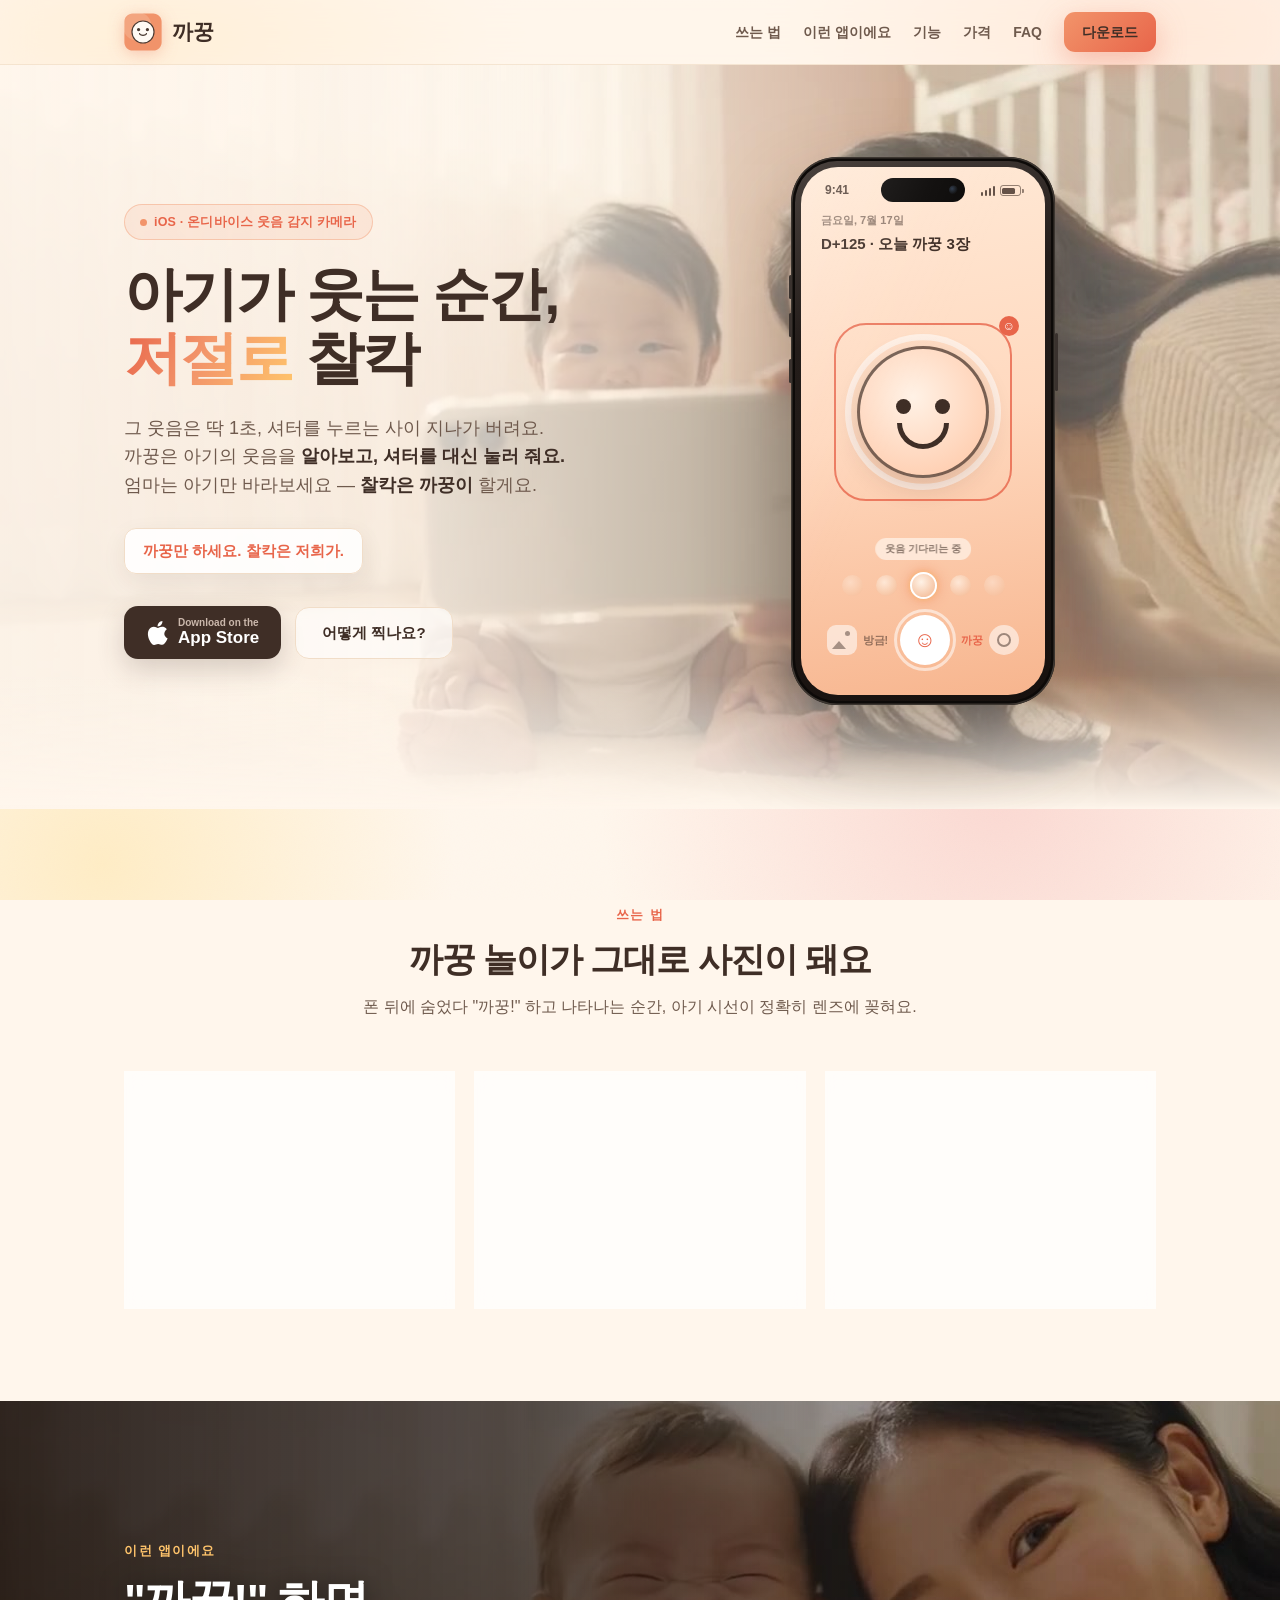
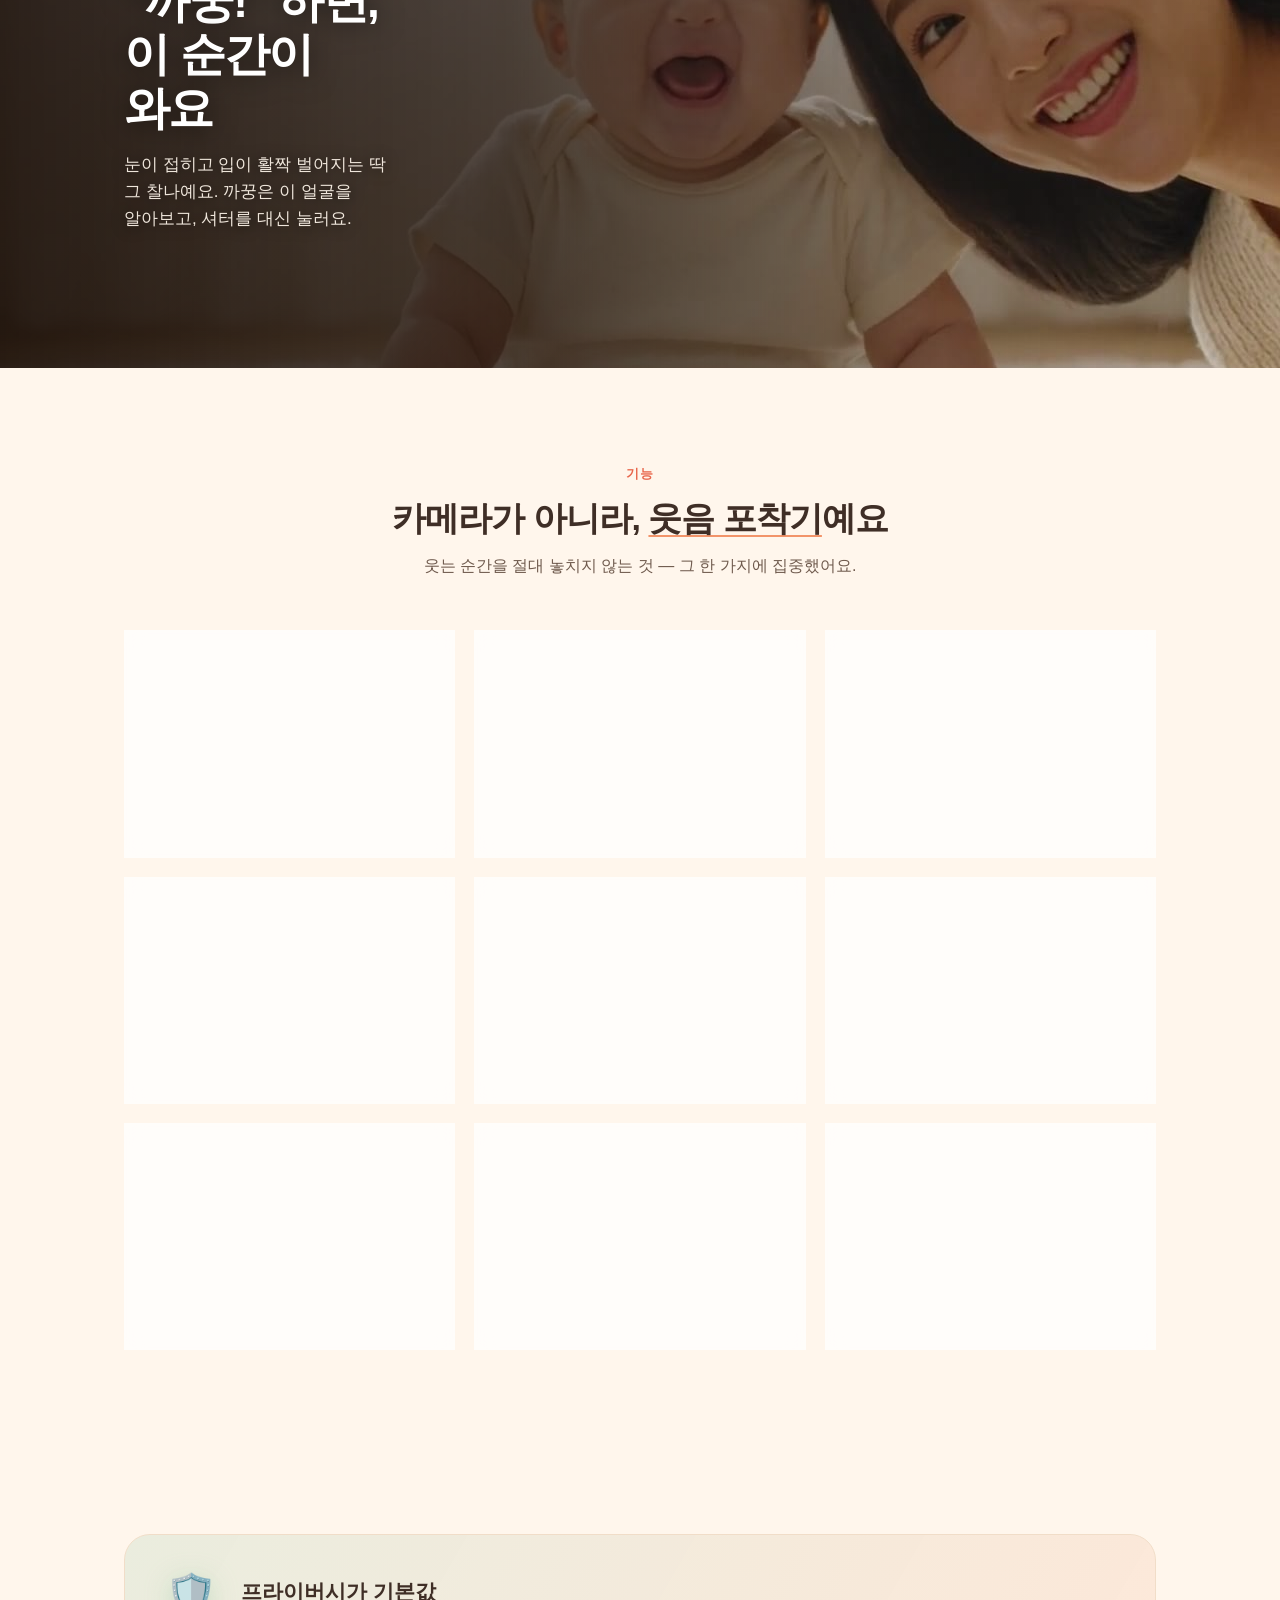
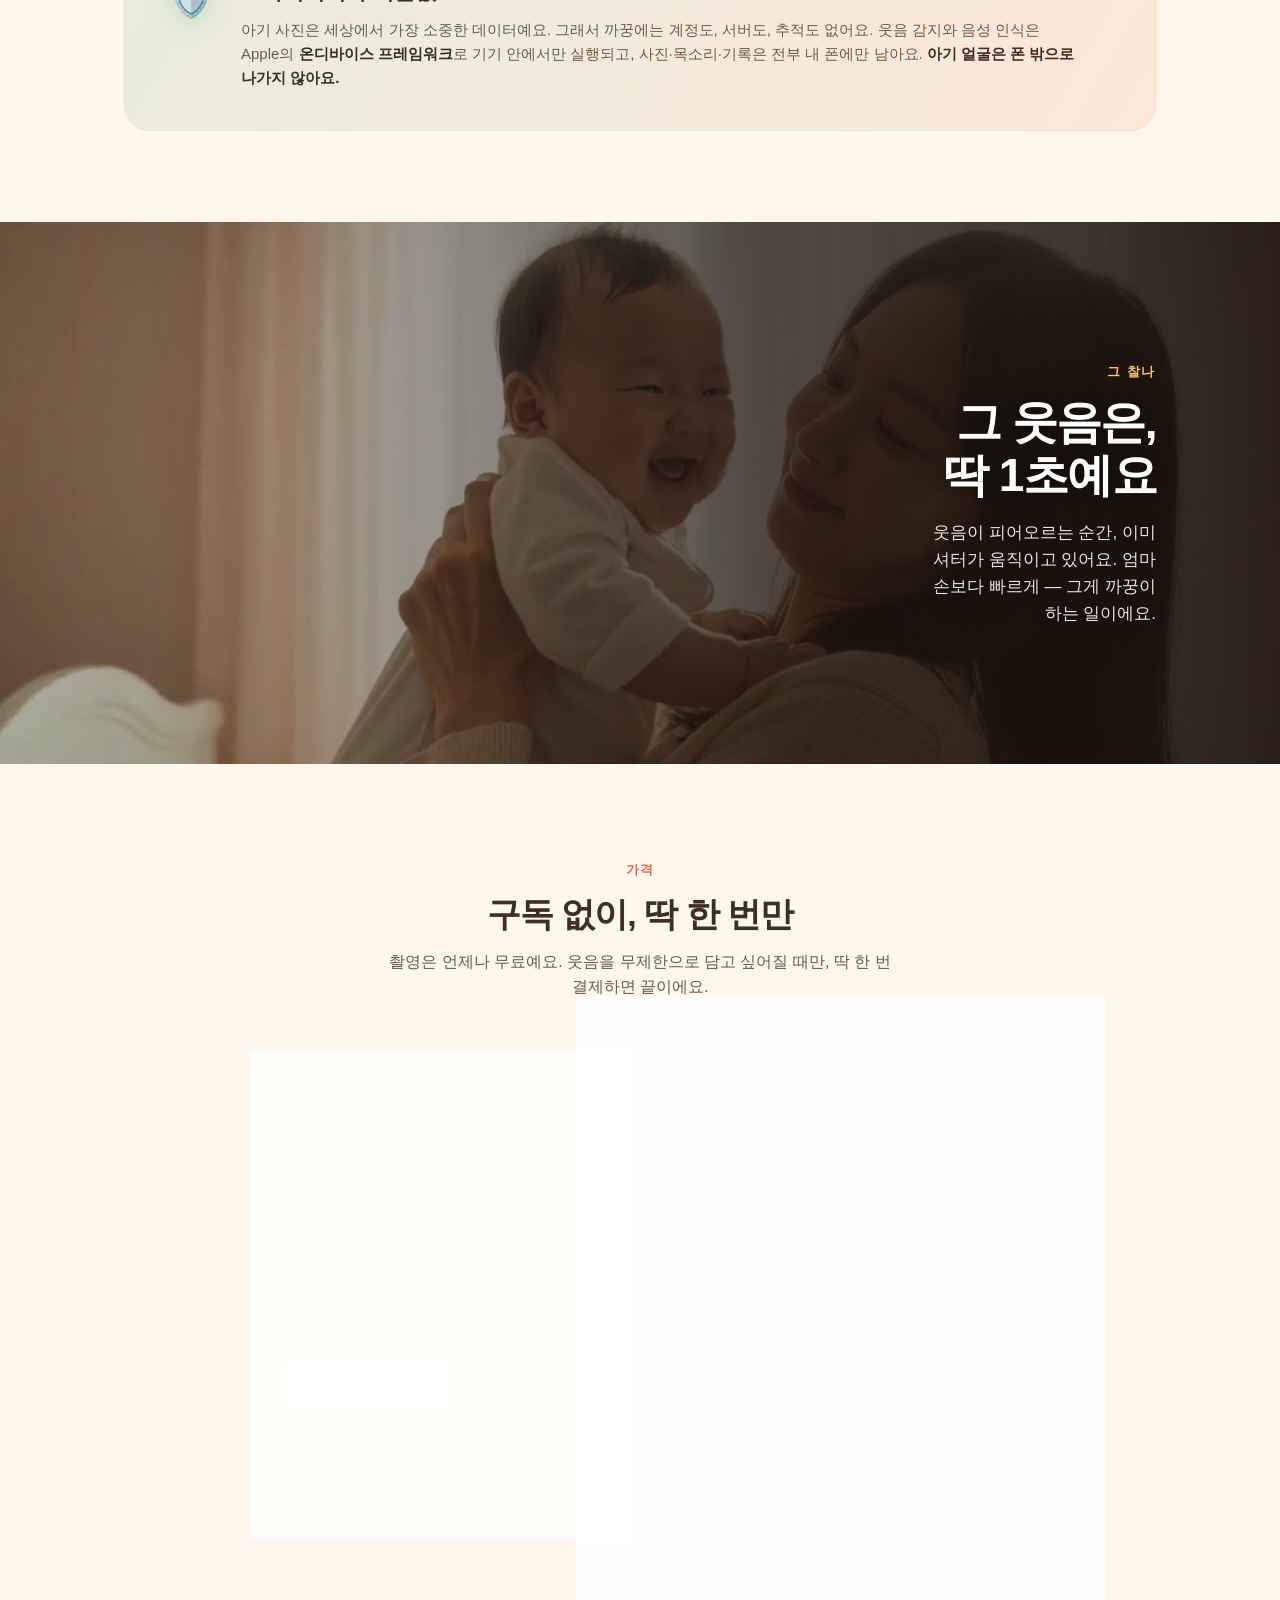
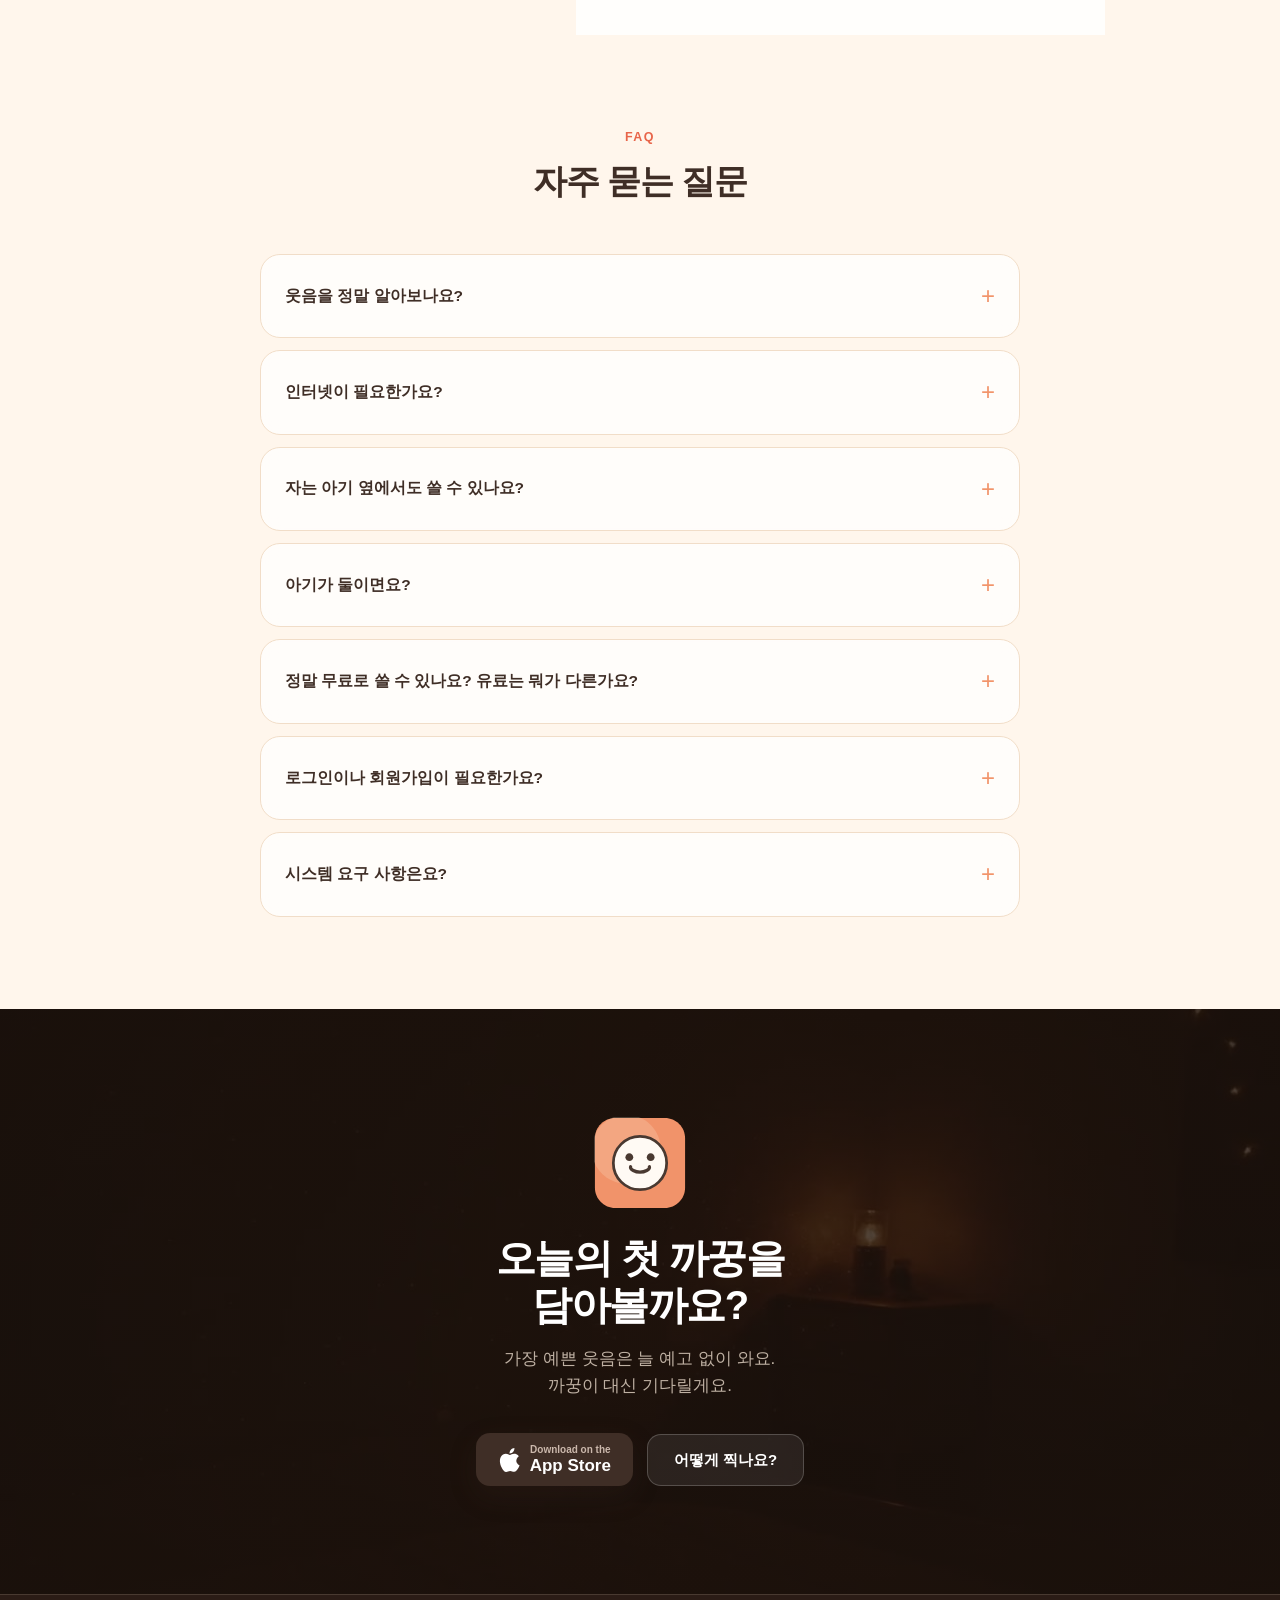
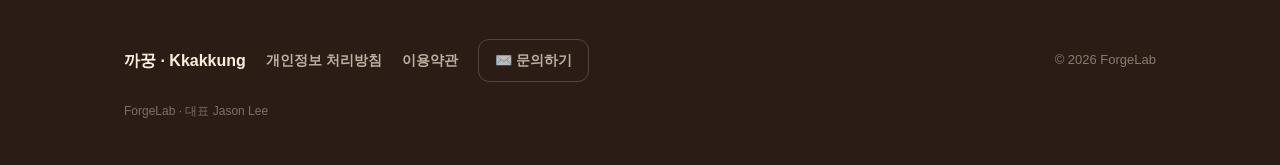
==== docs/index.html @ 4b6a2b35 "히어로 배경을 까꿍 씬 영상으로 — 미사용 생성 클립 활용, 베일 방향성 개선 - 히어로 배경: 은은한 커튼 glow → 까꿍 놀이 실사(hero.mp4, 좌우반전) 교체.   숨" ====
<!DOCTYPE html>
<html lang="ko">
<head>
<meta charset="UTF-8" />
<meta name="viewport" content="width=device-width, initial-scale=1.0" />
<title>까꿍 — 아기가 웃는 순간, 저절로 찰칵</title>
<meta name="description" content="까꿍(Kkakkung)은 아기가 웃는 순간을 자동으로 포착하는 iOS 카메라입니다. 온디바이스 AI가 아기의 웃음을 알아보고 셔터를 대신 눌러요. 까꿍만 하세요, 찰칵은 저희가. 아기 사진은 폰 밖으로 나가지 않습니다." />
<meta property="og:title" content="까꿍 — 아기가 웃는 순간, 저절로 찰칵" />
<meta property="og:description" content="온디바이스 AI가 아기의 웃음을 알아보고 셔터를 대신 눌러요. 까꿍만 하세요, 찰칵은 저희가." />
<meta property="og:type" content="website" />
<link rel="icon" href="data:image/svg+xml,%3Csvg xmlns='http://www.w3.org/2000/svg' viewBox='0 0 64 64'%3E%3Crect x='4' y='4' width='56' height='56' rx='16' fill='%23F2946A'/%3E%3Ccircle cx='32' cy='30' r='16' fill='none' stroke='%234A3A32' stroke-width='3.5'/%3E%3Ccircle cx='26' cy='27' r='2.4' fill='%234A3A32'/%3E%3Ccircle cx='38' cy='27' r='2.4' fill='%234A3A32'/%3E%3Cpath d='M25 33 Q32 40 39 33' fill='none' stroke='%234A3A32' stroke-width='3.5' stroke-linecap='round'/%3E%3C/svg%3E" />
<link rel="stylesheet" href="styles.css?v=20260718c" />
</head>
<body>

<div class="atmosphere" aria-hidden="true"></div>

<!-- ======================= NAV ======================= -->
<nav class="nav">
  <div class="nav-inner">
    <a class="logo" href="#">
      <span class="logo-anim" data-lottie="lottie/logo.json" aria-hidden="true"></span>
      까꿍
    </a>
    <div class="nav-links">
      <a href="#how">쓰는 법</a>
      <a href="#motion">이런 앱이에요</a>
      <a href="#features">기능</a>
      <a href="#pricing">가격</a>
      <a href="#faq">FAQ</a>
      <a class="btn primary nav-cta" href="#download">다운로드</a>
    </div>
  </div>
</nav>

<!-- ======================= HERO ======================= -->
<header class="hero-band" id="download">
  <video class="film-video" autoplay muted loop playsinline preload="metadata"
         style="position:absolute;inset:0;width:100%;height:100%;object-fit:cover;z-index:0"
         poster="assets/video/hero.jpg" aria-hidden="true">
    <source src="assets/video/hero.mp4" type="video/mp4" />
  </video>
  <div class="hero-veil" aria-hidden="true"></div>
  <div class="hero wrap">
  <div class="reveal">
    <span class="tag">iOS · 온디바이스 웃음 감지 카메라</span>
    <h1>아기가 웃는 순간,<br /><span class="hl">저절로</span> 찰칵</h1>
    <p class="sub">
      그 웃음은 딱 1초, 셔터를 누르는 사이 지나가 버려요.
      까꿍은 아기의 웃음을 <strong>알아보고, 셔터를 대신 눌러 줘요.</strong>
      엄마는 아기만 바라보세요 — <strong>찰칵은 까꿍이</strong> 할게요.
    </p>
    <span class="hero-caption" id="heroCaption">까꿍만 하세요. 찰칵은 저희가.</span>
    <div class="hero-ctas">
      <!-- TODO: 출시 후 App Store 링크로 교체 -->
      <a class="store-badge" href="#" onclick="alert('App Store 출시 준비 중입니다!'); return false;">
        <svg width="22" height="26" viewBox="0 0 22 26" fill="currentColor" aria-hidden="true"><path d="M18.3 13.8c0-3 2.5-4.5 2.6-4.6-1.4-2.1-3.6-2.4-4.4-2.4-1.9-.2-3.7 1.1-4.6 1.1-1 0-2.4-1.1-4-1.1-2 0-3.9 1.2-5 3-2.1 3.7-.5 9.1 1.5 12.1 1 1.5 2.2 3.1 3.8 3 1.5-.1 2.1-1 4-1s2.4 1 4 .9c1.7 0 2.7-1.5 3.7-3 1.2-1.7 1.6-3.4 1.7-3.5-.1 0-3.2-1.2-3.3-4.5zM15.2 4.8c.8-1 1.4-2.4 1.2-3.8-1.2.1-2.7.8-3.5 1.8-.8.9-1.5 2.3-1.3 3.7 1.4.1 2.8-.7 3.6-1.7z"/></svg>
        <span><small>Download on the</small><span class="big">App Store</span></span>
      </a>
      <a class="btn ghost" href="#how">어떻게 찍나요?</a>
    </div>
  </div>

  <!-- CSS-drawn app preview -->
  <div class="phone-wrap reveal from-r" aria-hidden="true">
  <div class="phone">
    <div class="phone-screen">
      <div class="p-island"></div>
      <div class="p-status">
        <span class="p-time">9:41</span>
        <span class="p-glyphs">
          <span class="p-sbars"><i></i><i></i><i></i><i></i></span>
          <span class="p-batt"><i></i></span>
        </span>
      </div>
      <div class="p-top">
        <div class="p-dline">금요일, 7월 17일</div>
        <div class="p-count">D+125 · 오늘 까꿍 3장</div>
      </div>
      <div class="p-stage">
        <svg class="p-gauge" viewBox="0 0 176 176">
          <circle class="track" cx="88" cy="88" r="85" />
          <circle class="fill" cx="88" cy="88" r="85" />
        </svg>
        <div class="p-facebox"></div>
        <div class="p-face"><div class="p-smile"></div></div>
        <div class="p-phase">웃음 기다리는 중</div>
        <div class="p-flash"></div>
      </div>
      <div class="p-filters"><i></i><i></i><b></b><i></i><i></i></div>
      <div class="p-shutter">
        <div class="p-thumb"></div>
        <span class="p-btnlabel">방금!</span>
        <div class="p-shutter-ring"></div>
        <span class="p-btnlabel on">까꿍</span>
        <div class="p-sound"></div>
      </div>
    </div>
  </div>
  </div>
  </div>
</header>

<!-- ======================= HOW ======================= -->
<section id="how">
  <div class="wrap">
    <div class="sec-head reveal">
      <span class="eyebrow">쓰는 법</span>
      <h2>까꿍 놀이가 그대로 사진이 돼요</h2>
      <p>폰 뒤에 숨었다 "까꿍!" 하고 나타나는 순간, 아기 시선이 정확히 렌즈에 꽂혀요.</p>
    </div>
    <div class="steps stagger">
      <div class="step card">
        <div class="step-num" style="background: var(--accent);">1</div>
        <h3>폰 뒤에 숨으세요</h3>
        <p>카메라를 아기 쪽으로 향하게 두고, 폰 뒤로 얼굴을 숨겨요. 화면은 보지 않아도 괜찮아요.</p>
      </div>
      <div class="step card">
        <div class="step-num" style="background: var(--accent-deep);">2</div>
        <h3>"까꿍!" 하고 나오세요</h3>
        <p>아기가 눈을 맞추고 방긋 — 웃음이 피어오르는 바로 그 순간이에요.</p>
      </div>
      <div class="step card">
        <div class="step-num" style="background: var(--mint);">3</div>
        <h3>웃는 순간은 까꿍이</h3>
        <p>웃음을 알아보고 연사로 담아, 제일 예쁜 한 컷을 골라 둬요. 원하면 찰칵 소리 없이 담을 수도 있어요.</p>
      </div>
    </div>
  </div>
</section>

<!-- ============= 까꿍의 순간 (시네마 밴드) — 기존 Lottie 3카드 대체 ============= -->
<section id="motion" class="film" style="position:relative;overflow:hidden;background-image:url('assets/video/laugh.jpg')">
  <video class="film-video" autoplay muted loop playsinline preload="metadata"
         style="position:absolute;inset:0;width:100%;height:100%;object-fit:cover;z-index:0"
         poster="assets/video/laugh.jpg" aria-hidden="true">
    <source src="assets/video/laugh.mp4" type="video/mp4" />
  </video>
  <div class="film-scrim"></div>
  <div class="wrap">
    <div class="film-copy reveal">
      <span class="eyebrow">이런 앱이에요</span>
      <h2>"까꿍!" 하면,<br />이 순간이 와요</h2>
      <p>눈이 접히고 입이 활짝 벌어지는 딱 그 찰나예요. 까꿍은 이 얼굴을 알아보고, 셔터를 대신 눌러요.</p>
    </div>
  </div>
</section>

<!-- ======================= FEATURES ======================= -->
<section id="features">
  <div class="wrap">
    <div class="sec-head reveal">
      <span class="eyebrow">기능</span>
      <h2>카메라가 아니라, <u>웃음 포착기</u>예요</h2>
      <p>웃는 순간을 절대 놓치지 않는 것 — 그&nbsp;한&nbsp;가지에 집중했어요.</p>
    </div>
    <div class="grid stagger">
      <div class="feature card">
        <span class="icon">😊</span>
        <h3>웃음 자동 감지</h3>
        <p>온디바이스 얼굴 분석이 입꼬리와 눈웃음을 함께 읽어 진짜 웃음만 알아봐요. 웃는 순간, 저절로 연사가 시작돼요.</p>
      </div>
      <div class="feature card">
        <span class="icon">⚡️</span>
        <h3>셔터랙 제로</h3>
        <p>웃음은 1초도 안 기다려요. 셔터를 누르기 전 순간까지 미리 담아 둬서, 지나간 표정도 붙잡아요.</p>
      </div>
      <div class="feature card">
        <span class="icon">👑</span>
        <h3>베스트컷 자동 추천</h3>
        <p>연사 중 눈감김·흔들림을 걸러 제일 예쁜 한 장을 골라 둬요. 나머지는 지우지 않고 트레이에 고이 보관해요.</p>
      </div>
      <div class="feature card">
        <span class="icon">🎬</span>
        <h3>웃음 아크 클립</h3>
        <p>웃음이 피어올라 번지는 1.5초를 베스트컷과 함께 짧은 영상으로 남겨요. 사진 한 장으로는 아까운 순간까지요.</p>
      </div>
      <div class="feature card">
        <span class="icon">🔔</span>
        <h3>시선 끌기 사운드보드</h3>
        <p>딸랑이·삑삑이·방울, 그리고 엄마·아빠 목소리 녹음까지. 웃음을 "유발"하는 것도 카메라의 일이니까요.</p>
      </div>
      <div class="feature card">
        <span class="icon">🌙</span>
        <h3>잠든 모드</h3>
        <p>자는 아기 옆에서도 셔터 소리 없이 담아요. 앱의 모든 소리를 끄고, 조용히 그 표정만 남겨요.</p>
      </div>
      <div class="feature card">
        <span class="icon">🗣️</span>
        <h3>"까꿍" 음성 반응</h3>
        <p>"까꿍!" 소리가 들리면 3초간 더 민감하게 웃음을 기다려요. 부르는 이름이 그대로 촬영 신호가 돼요.</p>
      </div>
      <div class="feature card">
        <span class="icon">🍑</span>
        <h3>아기 살결 톤</h3>
        <p>뽀얀 파스텔과 순한 채도로 붉은 볼을 지키는 아기 전용 톤 8종이에요. 해상도와 디테일은 원본 그대로 남아요.</p>
      </div>
      <div class="feature card">
        <span class="icon">🎂</span>
        <h3>D+day와 첫 순간들</h3>
        <p>오늘 담은 웃음 수, 첫 까꿍의 날, 일 년 전 오늘의 웃음까지. 위젯으로 홈 화면에서도 만나요.</p>
      </div>
    </div>
  </div>
</section>

<!-- ======================= PRIVACY BAND ======================= -->
<section>
  <div class="wrap">
    <div class="privacy-band reveal">
      <span class="shield">🛡️</span>
      <div>
        <h3>프라이버시가 기본값</h3>
        <p>
          아기 사진은 세상에서 가장 소중한 데이터예요. 그래서 까꿍에는 계정도, 서버도, 추적도 없어요.
          웃음 감지와 음성 인식은 Apple의 <strong>온디바이스 프레임워크</strong>로 기기 안에서만 실행되고,
          사진·목소리·기록은 전부 내 폰에만 남아요.
          <strong>아기 얼굴은 폰 밖으로 나가지 않아요.</strong>
        </p>
      </div>
    </div>
  </div>
</section>

<!-- ============= 그 찰나 (시네마 밴드) — 기존 게이지 데모 대체 ============= -->
<section id="demo" class="film" style="position:relative;overflow:hidden;background-image:url('assets/video/moment.jpg')">
  <video class="film-video" autoplay muted loop playsinline preload="metadata"
         style="position:absolute;inset:0;width:100%;height:100%;object-fit:cover;z-index:0"
         poster="assets/video/moment.jpg" aria-hidden="true">
    <source src="assets/video/moment.mp4" type="video/mp4" />
  </video>
  <div class="film-scrim right"></div>
  <div class="wrap">
    <div class="film-copy right reveal">
      <span class="eyebrow">그 찰나</span>
      <h2>그 웃음은,<br />딱 1초예요</h2>
      <p>웃음이 피어오르는 순간, 이미 셔터가 움직이고 있어요. 엄마 손보다 빠르게 — 그게 까꿍이 하는 일이에요.</p>
    </div>
  </div>
</section>

<!-- ======================= PRICING ======================= -->
<section id="pricing">
  <div class="wrap">
    <div class="sec-head reveal">
      <span class="eyebrow">가격</span>
      <h2>구독 없이, 딱 한 번만</h2>
      <p>촬영은 언제나 무료예요. 웃음을 무제한으로 담고 싶어질 때만, 딱 한 번 결제하면 끝이에요.</p>
    </div>
    <div class="pricing stagger">
      <div class="price-card card">
        <h3>무료로 시작</h3>
        <div class="price">₩0</div>
        <ul>
          <li><strong>수동 촬영과 아기 톤은 언제나 무료</strong></li>
          <li>까꿍 모드(웃음 자동 촬영) — 하루 10장까지</li>
          <li>담은 사진 다시 보기 무제한</li>
          <li>로그인 · 광고 · 추적 없음</li>
        </ul>
        <a class="btn ghost" href="#download" style="margin-top: 22px;">무료로 시작하기</a>
      </div>
      <div class="price-card hot card">
        <span class="sale-badge">출시 특가</span>
        <h3>까꿍 Pro</h3>
        <div class="price-was-row">
          <span class="price-was">₩19,900</span>
          <span class="price-off">40% 할인</span>
        </div>
        <div class="price">₩11,900</div>
        <div class="price-note">1회 구매 · 영구 소장 (US $7.99)</div>
        <ul>
          <li>웃음 자동 촬영 <strong>무제한</strong></li>
          <li>웃음 아크 클립 · 까꿍 카드 · 월간 리캡</li>
          <li>"까꿍" 음성 반응 · 목소리 사운드보드</li>
          <li>Apple ID로 기기 변경·재설치 시 복원 · 추가 결제 없음</li>
        </ul>
        <a class="btn primary" href="#download" style="margin-top: 22px;">앱 다운로드</a>
      </div>
    </div>
  </div>
</section>

<!-- ======================= FAQ ======================= -->
<section id="faq">
  <div class="wrap">
    <div class="sec-head reveal"><span class="eyebrow">FAQ</span><h2>자주 묻는 질문</h2></div>
    <div class="faq stagger">
      <details class="card">
        <summary>웃음을 정말 알아보나요?</summary>
        <p>네. 얼굴 랜드마크를 실시간으로 읽어, 입꼬리가 올라가면서 눈이 가늘어지는 진짜 웃음의 특징을 함께 판단해요. 하품이나 울음 직전 표정은 걸러내도록 설계했고요. 자동이 놓친 순간을 위한 "방금!" 버튼도 있어요.</p>
      </details>
      <details class="card">
        <summary>인터넷이 필요한가요?</summary>
        <p>아니요. 웃음 감지도, 촬영도, 음성 인식도 전부 기기 안에서 오프라인으로 동작해요. 아기 사진이 네트워크로 전송되는 일은 없어요.</p>
      </details>
      <details class="card">
        <summary>자는 아기 옆에서도 쓸 수 있나요?</summary>
        <p>잠든 모드를 켜면 셔터 소리와 앱의 모든 소리가 꺼져요. 미리 잡아 둔 프레임으로 조용히 담기 때문에, 곤히 자는 표정도 깨우지 않고 남길 수 있어요.</p>
      </details>
      <details class="card">
        <summary>아기가 둘이면요?</summary>
        <p>화면에서 얼굴을 탭해 따라갈 아기를 고를 수 있어요. 쌍둥이나 형제 중 원하는 아이의 웃음에만 집중해요.</p>
      </details>
      <details class="card">
        <summary>정말 무료로 쓸 수 있나요? 유료는 뭐가 다른가요?</summary>
        <p>수동 촬영과 아기 톤 8종은 영원히 무료이고, 웃음 자동 촬영도 하루 10장까지 무료로 써 볼 수 있어요. 까꿍 Pro(1회 구매)는 자동 촬영 무제한, 웃음 아크 클립, 까꿍 카드·월간 리캡, 음성 반응·목소리 사운드보드를 열어 줘요. 구독이 아니라서, Apple ID로 언제든 복원돼요.</p>
      </details>
      <details class="card">
        <summary>로그인이나 회원가입이 필요한가요?</summary>
        <p>아니요. 계정 없이 바로 시작해요. 개발자 서버가 아예 없고, 데이터는 전부 내 폰에만 저장돼요. 결제는 Apple App Store가 처리해요.</p>
      </details>
      <details class="card">
        <summary>시스템 요구 사항은요?</summary>
        <p>iOS 26 이상이 설치된 iPhone에서 쓸 수 있어요.</p>
      </details>
    </div>
  </div>
</section>

<!-- ======================= CTA ======================= -->
<section class="deep cta">
  <video class="film-video" autoplay muted loop playsinline preload="metadata"
         style="position:absolute;inset:0;width:100%;height:100%;object-fit:cover;z-index:0"
         poster="assets/video/night.jpg" aria-hidden="true">
    <source src="assets/video/night.mp4" type="video/mp4" />
  </video>
  <div class="film-scrim cta-scrim"></div>
  <div class="wrap">
    <div class="cta-logo reveal" data-lottie="lottie/logo.json" aria-label="까꿍 로고"></div>
    <h2 class="reveal">오늘의 첫 까꿍을<br />담아볼까요?</h2>
    <p class="reveal">가장 예쁜 웃음은 늘 예고 없이 와요. 까꿍이 대신 기다릴게요.</p>
    <div class="hero-ctas reveal">
      <a class="store-badge" href="#" onclick="alert('App Store 출시 준비 중입니다!'); return false;">
        <svg width="22" height="26" viewBox="0 0 22 26" fill="currentColor" aria-hidden="true"><path d="M18.3 13.8c0-3 2.5-4.5 2.6-4.6-1.4-2.1-3.6-2.4-4.4-2.4-1.9-.2-3.7 1.1-4.6 1.1-1 0-2.4-1.1-4-1.1-2 0-3.9 1.2-5 3-2.1 3.7-.5 9.1 1.5 12.1 1 1.5 2.2 3.1 3.8 3 1.5-.1 2.1-1 4-1s2.4 1 4 .9c1.7 0 2.7-1.5 3.7-3 1.2-1.7 1.6-3.4 1.7-3.5-.1 0-3.2-1.2-3.3-4.5zM15.2 4.8c.8-1 1.4-2.4 1.2-3.8-1.2.1-2.7.8-3.5 1.8-.8.9-1.5 2.3-1.3 3.7 1.4.1 2.8-.7 3.6-1.7z"/></svg>
        <span><small>Download on the</small><span class="big">App Store</span></span>
      </a>
      <a class="btn ghost" href="#how">어떻게 찍나요?</a>
    </div>
  </div>
</section>

<!-- ======================= FOOTER ======================= -->
<footer>
  <div class="wrap">
    <span class="brand">까꿍 · Kkakkung</span>
    <a href="privacy.html">개인정보 처리방침</a>
    <a href="terms.html">이용약관</a>
    <a class="contact-btn" href="mailto:forgelab.aitech@gmail.com?subject=%5B%EA%B9%8C%EA%BF%8D%5D%20%EB%AC%B8%EC%9D%98">✉️ 문의하기</a>
    <span class="copy">© 2026 ForgeLab</span>
    <span class="biz">ForgeLab · 대표 Jason Lee</span>
  </div>
</footer>

<script src="lottie/lottie_light.min.js"></script>
<script>
/* ---------- Lottie motion cards (play only when visible) ---------- */
(function () {
  if (typeof lottie === 'undefined') return;
  document.querySelectorAll('[data-lottie]').forEach(function (box) {
    var anim = lottie.loadAnimation({
      container: box, renderer: 'svg', loop: true, autoplay: false,
      path: box.getAttribute('data-lottie')
    });
    new IntersectionObserver(function (entries) {
      entries.forEach(function (e) { e.isIntersecting ? anim.play() : anim.pause(); });
    }, { threshold: 0.25 }).observe(box);
  });
})();

/* ---------- Cinema bands: pause offscreen, honor reduced-motion ---------- */
(function () {
  var reduce = window.matchMedia('(prefers-reduced-motion: reduce)').matches;
  var vids = document.querySelectorAll('.film-video');
  vids.forEach(function (v) {
    if (reduce) { v.removeAttribute('autoplay'); v.pause(); return; }
    if (!('IntersectionObserver' in window)) return;
    new IntersectionObserver(function (entries) {
      entries.forEach(function (e) {
        if (e.isIntersecting) { var p = v.play(); if (p && p.catch) p.catch(function () {}); }
        else { v.pause(); }
      });
    }, { threshold: 0.15 }).observe(v);
  });
})();

/* ---------- Scroll reveal (cards unfold as they enter) ---------- */
(function () {
  var els = document.querySelectorAll('.reveal, .stagger');
  if (!('IntersectionObserver' in window)) {
    els.forEach(function (el) { el.classList.add('in'); });
    return;
  }
  var io = new IntersectionObserver(function (entries) {
    entries.forEach(function (e) {
      if (e.isIntersecting) { e.target.classList.add('in'); io.unobserve(e.target); }
    });
  }, { threshold: 0.12, rootMargin: '0px 0px -6% 0px' });
  els.forEach(function (el) { io.observe(el); });
})();

/* ---------- Scroll spy ---------- */
(function () {
  var links = Array.prototype.slice.call(document.querySelectorAll('.nav-links a[href^="#"]'));
  var byId = {};
  links.forEach(function (a) { byId[a.getAttribute('href').slice(1)] = a; });
  var targets = Object.keys(byId).map(function (id) { return document.getElementById(id); }).filter(Boolean);
  var spy = new IntersectionObserver(function (entries) {
    entries.forEach(function (e) {
      if (!e.isIntersecting) return;
      links.forEach(function (a) { a.classList.remove('active'); });
      if (byId[e.target.id]) byId[e.target.id].classList.add('active');
    });
  }, { rootMargin: '-40% 0px -55% 0px' });
  targets.forEach(function (t) { spy.observe(t); });
})();

/* ---------- Hero: cycling caption ---------- */
(function () {
  var CAPS = ['까꿍만 하세요. 찰칵은 저희가.', '그 웃음은 1초. 까꿍이면 충분해요.',
    '엄마 눈은 아기에게. 찰칵은 까꿍이.', '폰 뒤에 숨으세요. 나머지는 까꿍이.'];
  var el = document.getElementById('heroCaption');
  var i = 0;
  setInterval(function () {
    i = (i + 1) % CAPS.length;
    el.style.opacity = 0;
    setTimeout(function () { el.textContent = CAPS[i]; el.style.opacity = 1; }, 300);
  }, 3600);
})();

</script>

</body>
</html>
---- docs/styles.css ----
/* ==========================================================================
   까꿍 (Kkakkung) — jsonpassion.github.io/kkakkung-site
   "포근한 골든아워" — 따뜻한 브랜드에 무드와 깊이를 더한다.
   드리프트하는 웜 글로우 배경 · 스크롤 리빌(한쪽에서 펼쳐지는 카드) · 시네마틱 히어로.
   ========================================================================== */

:root {
  --bg: #fff6ec;
  --bg-tint: #ffeede;
  --deep: #2b1c16;         /* 시네마틱 딥 웜 (마감 CTA·모션) */
  --deep-2: #3a271e;
  --panel: #ffffff;
  --panel-soft: #fff7ee;
  --line: #f1ddc8;
  --line-deep: rgba(255, 236, 214, 0.14);
  --text: #3f2e26;
  --body: #6f5a4d;
  --dim: #a8968a;
  --accent: #f2946a;
  --accent-deep: #e8654a;
  --gold: #ffc46b;
  --rose: #f2a0a0;
  --mint: #7fbf96;
  --sun: #ffd66b;
  --coral: #e8654a;
  --sale: #e23b3b;
  --cream: #fffbf4;
  --radius: 20px;
  --ease: cubic-bezier(0.22, 1, 0.36, 1);
}

* { margin: 0; padding: 0; box-sizing: border-box; }
html { scroll-behavior: smooth; }

body {
  font-family: -apple-system, BlinkMacSystemFont, "Apple SD Gothic Neo", "Segoe UI", Roboto, sans-serif;
  background: var(--bg);
  color: var(--text);
  line-height: 1.6;
  -webkit-font-smoothing: antialiased;
  overflow-x: hidden;
  word-break: keep-all;        /* 한글 단어 중간 줄바꿈 방지 (전역) */
  overflow-wrap: break-word;   /* 긴 영문·URL은 안전하게 개행 */
}

/* 줄바꿈 품질 — 지원 브라우저에서 제목은 양쪽 균형, 본문은 외톨이 단어 방지 */
h1, h2, h3 { text-wrap: balance; }
p, li, summary { text-wrap: pretty; }

/* ---------- 분위기: 드리프트하는 웜 글로우 + 그레인 ---------- */
.atmosphere {
  position: fixed; inset: 0; z-index: -2; pointer-events: none;
  background:
    radial-gradient(46vw 46vw at 12% 8%, rgba(255, 196, 107, 0.42), transparent 60%),
    radial-gradient(50vw 50vw at 92% 4%, rgba(242, 148, 106, 0.40), transparent 62%),
    radial-gradient(52vw 52vw at 78% 88%, rgba(242, 160, 160, 0.34), transparent 60%),
    radial-gradient(46vw 46vw at 8% 96%, rgba(255, 214, 107, 0.30), transparent 60%),
    var(--bg);
  animation: drift 22s ease-in-out infinite alternate;
}
.atmosphere::after {
  content: ""; position: absolute; inset: 0; opacity: 0.5;
  background-image: url("data:image/svg+xml,%3Csvg xmlns='http://www.w3.org/2000/svg' width='120' height='120'%3E%3Cfilter id='n'%3E%3CfeTurbulence type='fractalNoise' baseFrequency='0.85' numOctaves='2'/%3E%3C/filter%3E%3Crect width='100%25' height='100%25' filter='url(%23n)' opacity='0.035'/%3E%3C/svg%3E");
}
@keyframes drift {
  0%   { transform: translate3d(0, 0, 0) scale(1); }
  100% { transform: translate3d(-2.5%, -1.5%, 0) scale(1.08); }
}
@media (prefers-reduced-motion: reduce) {
  .atmosphere, .phone, .phone-wrap::before { animation: none; }
  .reveal, .stagger > * { opacity: 1 !important; animation: none !important; }
}

.wrap { max-width: 1080px; margin: 0 auto; padding: 0 24px; }
a { color: var(--accent-deep); text-decoration: none; }
u { text-decoration-color: var(--accent); text-underline-offset: 5px; text-decoration-thickness: 2px; }

section { padding: 92px 0; position: relative; }
.sec-head { text-align: center; max-width: 640px; margin: 0 auto 52px; }
.sec-head h2 { font-size: 34px; font-weight: 900; letter-spacing: -1px; line-height: 1.2; }
.sec-head p { margin-top: 14px; font-size: 16px; color: var(--body); }
.eyebrow {
  display: inline-block; font-size: 12.5px; font-weight: 800; letter-spacing: 1.5px;
  color: var(--accent-deep); text-transform: uppercase; margin-bottom: 14px;
}

/* ---------- 스크롤 리빌 (한쪽에서 펼쳐지는 카드) ----------
   reveal-in은 keyframe 애니메이션으로 → 카드 hover transition과 충돌하지 않는다. */
.reveal { opacity: 0; will-change: opacity, transform; }
.reveal.in { opacity: 1; animation: revealIn 0.66s var(--ease) both; }
.reveal.from-l.in { animation-name: revealInL; }
.reveal.from-r.in { animation-name: revealInR; }
.stagger > * { opacity: 0; }
.stagger.in > * { opacity: 1; animation: revealIn 0.58s var(--ease) both; }
.stagger.in > *:nth-child(2) { animation-delay: 0.08s; }
.stagger.in > *:nth-child(3) { animation-delay: 0.16s; }
.stagger.in > *:nth-child(4) { animation-delay: 0.24s; }
.stagger.in > *:nth-child(5) { animation-delay: 0.32s; }
.stagger.in > *:nth-child(6) { animation-delay: 0.40s; }
.stagger.in > *:nth-child(7) { animation-delay: 0.48s; }
.stagger.in > *:nth-child(8) { animation-delay: 0.56s; }
.stagger.in > *:nth-child(9) { animation-delay: 0.64s; }
@keyframes revealIn { from { opacity: 0; transform: translateY(32px); } to { opacity: 1; transform: none; } }
@keyframes revealInL { from { opacity: 0; transform: translateX(-54px); } to { opacity: 1; transform: none; } }
@keyframes revealInR { from { opacity: 0; transform: translateX(54px); } to { opacity: 1; transform: none; } }

/* ------------------------------ Nav ------------------------------ */
.nav {
  position: sticky; top: 0; z-index: 50;
  background: rgba(255, 246, 236, 0.72);
  backdrop-filter: blur(18px) saturate(1.4);
  -webkit-backdrop-filter: blur(18px) saturate(1.4);
  border-bottom: 1px solid rgba(241, 221, 200, 0.7);
}
.nav-inner { max-width: 1080px; margin: 0 auto; padding: 12px 24px; display: flex; align-items: center; gap: 28px; }
.logo { display: flex; align-items: center; gap: 10px; font-weight: 900; font-size: 21px; color: var(--text); letter-spacing: -0.4px; }
.logo svg { display: block; }
.logo-anim { width: 38px; height: 38px; display: block; flex: none;
  filter: drop-shadow(0 3px 8px rgba(232, 101, 74, 0.30)); }
.logo .en { font-size: 12px; font-weight: 700; color: var(--dim); margin-top: 3px; }
.nav-links { margin-left: auto; display: flex; align-items: center; gap: 22px; }
.nav-links a { color: var(--body); font-size: 14px; font-weight: 600; transition: color 0.15s; }
.nav-links a:hover, .nav-links a.active { color: var(--text); }

.btn {
  display: inline-flex; align-items: center; justify-content: center; gap: 8px;
  padding: 13px 26px; border-radius: 14px; font-size: 15px; font-weight: 800; cursor: pointer;
  border: none; transition: transform 0.16s var(--ease), box-shadow 0.16s var(--ease);
}
.btn.primary { background: linear-gradient(135deg, var(--accent), var(--accent-deep)); color: #fff; box-shadow: 0 10px 30px rgba(232, 101, 74, 0.36); }
.btn.primary:hover { transform: translateY(-3px); box-shadow: 0 16px 40px rgba(232, 101, 74, 0.5); }
.btn.ghost { background: rgba(255,255,255,0.6); color: var(--text); border: 1.5px solid var(--line); backdrop-filter: blur(6px); }
.btn.ghost:hover { border-color: var(--accent); transform: translateY(-2px); }
.nav-cta { padding: 9px 18px; font-size: 13px; border-radius: 11px; color: #fff; }

/* ------------------------------ Hero ------------------------------ */
.hero-band { position: relative; overflow: hidden; }
.hero-veil {
  position: absolute; inset: 0; z-index: 1; pointer-events: none;
  background:
    /* 하단: 다음 섹션으로 자연스럽게 */
    linear-gradient(180deg, transparent 82%, var(--bg) 100%),
    /* 좌→우: 텍스트 쪽만 진한 크림, 오른쪽은 영상이 살아있게 */
    linear-gradient(90deg,
      rgba(255, 246, 236, 0.94) 0%, rgba(255, 246, 236, 0.88) 30%,
      rgba(255, 246, 236, 0.60) 52%, rgba(255, 246, 236, 0.30) 72%,
      rgba(255, 246, 236, 0.38) 100%);
}
.hero-band > .hero { position: relative; z-index: 2; }

.hero {
  display: grid; grid-template-columns: 1.05fr 0.95fr; gap: 52px; align-items: center;
  padding: 92px 24px 104px; position: relative;
}
.hero h1 { font-size: 58px; line-height: 1.1; font-weight: 900; letter-spacing: -2px; }
.hero h1 .hl {
  background: linear-gradient(115deg, var(--accent-deep), var(--accent) 45%, var(--gold));
  -webkit-background-clip: text; background-clip: text; color: transparent;
}
.hero .sub { margin-top: 24px; font-size: 18px; color: var(--body); max-width: 46ch; }
.hero .sub strong { color: var(--text); font-weight: 800; }
.hero-caption {
  display: inline-block; margin-top: 28px;
  background: rgba(255, 255, 255, 0.88); color: var(--accent-deep);
  font-size: 15px; font-weight: 800; padding: 10px 18px; border-radius: 12px;
  border: 1px solid var(--line); backdrop-filter: blur(8px);
  box-shadow: 0 8px 24px rgba(63, 46, 38, 0.07);
  transition: opacity 0.35s var(--ease);
}
.hero-ctas { margin-top: 32px; display: flex; gap: 14px; flex-wrap: wrap; align-items: center; }
.store-badge {
  display: inline-flex; align-items: center; gap: 10px;
  background: var(--text); color: #fff; border-radius: 14px; padding: 11px 22px;
  font-weight: 700; line-height: 1.15; transition: transform 0.16s var(--ease), box-shadow 0.16s var(--ease);
  box-shadow: 0 10px 28px rgba(63, 46, 38, 0.2);
}
.store-badge:hover { transform: translateY(-3px); box-shadow: 0 16px 36px rgba(63,46,38,0.32); }
.store-badge small { display: block; font-size: 10px; font-weight: 600; color: #cbb8ac; }
.store-badge .big { display: block; font-size: 17px; font-weight: 800; }
.tag {
  display: inline-flex; align-items: center; gap: 7px; padding: 7px 15px; border-radius: 999px;
  background: rgba(242, 148, 106, 0.12); border: 1px solid rgba(242, 148, 106, 0.4);
  color: var(--accent-deep); font-size: 12.5px; font-weight: 800; letter-spacing: 0.2px; margin-bottom: 22px;
}
.tag::before { content: ""; width: 7px; height: 7px; border-radius: 50%; background: var(--accent); box-shadow: 0 0 0 0 rgba(242,148,106,0.6); animation: pulse 2s infinite; }
@keyframes pulse { 0% { box-shadow: 0 0 0 0 rgba(242,148,106,0.55); } 70% { box-shadow: 0 0 0 8px rgba(242,148,106,0); } 100% { box-shadow: 0 0 0 0 rgba(242,148,106,0); } }

/* --------------------- Phone mock (hero) --------------------- */
.phone-wrap { position: relative; justify-self: center; }
.phone-wrap::before {
  content: ""; position: absolute; inset: -18% -12%; z-index: 0; border-radius: 50%;
  background: radial-gradient(closest-side, rgba(242,148,106,0.55), rgba(255,196,107,0.28) 55%, transparent 75%);
  filter: blur(12px); animation: halo 6s ease-in-out infinite alternate;
}
@keyframes halo { 0% { transform: scale(0.96); opacity: 0.85; } 100% { transform: scale(1.06); opacity: 1; } }
.phone {
  position: relative; z-index: 1;
  width: 264px; height: 548px; border-radius: 46px; padding: 10px;
  background: linear-gradient(160deg, #4a423e 0%, #241d1a 30%, #17110e 100%);
  box-shadow: 0 40px 90px rgba(63, 46, 38, 0.36),
              inset 0 0 0 1.5px rgba(255, 236, 214, 0.20),
              inset 0 0 0 4px #0d0a08;
  animation: float 7s ease-in-out infinite;
}
/* 사이드 버튼 — 좌: 액션·볼륨 2개 / 우: 전원 */
.phone::before {
  content: ""; position: absolute; left: -2.5px; top: 118px;
  width: 3px; height: 24px; border-radius: 2px; background: #3a322e;
  box-shadow: 0 38px 0 #3a322e, 0 84px 0 #3a322e;
}
.phone::after {
  content: ""; position: absolute; right: -2.5px; top: 176px;
  width: 3px; height: 58px; border-radius: 2px; background: #3a322e;
}
@keyframes float { 0%, 100% { transform: translateY(0); } 50% { transform: translateY(-14px); } }
.phone-screen {
  width: 100%; height: 100%; border-radius: 37px; overflow: hidden;
  background: linear-gradient(170deg, #ffe9d6 0%, #ffd9bf 48%, #f7b58e 100%);
  position: relative; display: flex; flex-direction: column;
}
.phone-screen::after {  /* 유리 반사 */
  content: ""; position: absolute; inset: 0; z-index: 7; pointer-events: none;
  background: linear-gradient(115deg, rgba(255,255,255,0.16) 0%, rgba(255,255,255,0.04) 28%, transparent 45%);
}
/* 다이나믹 아일랜드 */
.p-island {
  position: absolute; top: 11px; left: 50%; transform: translateX(-50%);
  width: 84px; height: 24px; border-radius: 13px; background: #0b0908; z-index: 6;
}
.p-island::after {  /* 전면 카메라 점 */
  content: ""; position: absolute; right: 7px; top: 50%; transform: translateY(-50%);
  width: 9px; height: 9px; border-radius: 50%;
  background: radial-gradient(circle at 35% 35%, #2e3a4a, #0b0908 70%);
}
/* 상태바 */
.p-status {
  display: flex; justify-content: space-between; align-items: center;
  padding: 14px 24px 0; z-index: 5;
}
.p-time { font-size: 12px; font-weight: 700; color: rgba(63, 46, 38, 0.85); }
.p-glyphs { display: flex; align-items: center; gap: 5px; }
.p-sbars { display: flex; align-items: flex-end; gap: 1.5px; }
.p-sbars i { width: 2.5px; border-radius: 1px; background: rgba(63, 46, 38, 0.8); }
.p-sbars i:nth-child(1) { height: 4px; } .p-sbars i:nth-child(2) { height: 6px; }
.p-sbars i:nth-child(3) { height: 8px; } .p-sbars i:nth-child(4) { height: 10px; }
.p-batt {
  width: 21px; height: 10.5px; border-radius: 3px;
  border: 1.2px solid rgba(63, 46, 38, 0.55); padding: 1.2px; display: block; position: relative;
}
.p-batt::after {  /* 배터리 꼭지 */
  content: ""; position: absolute; right: -3.5px; top: 50%; transform: translateY(-50%);
  width: 1.6px; height: 4px; border-radius: 0 1px 1px 0; background: rgba(63, 46, 38, 0.55);
}
.p-batt i { display: block; height: 100%; width: 78%; border-radius: 1.5px; background: rgba(63, 46, 38, 0.8); }
.p-top { padding: 12px 20px 0; }
.p-dline { font-size: 11px; color: rgba(63,46,38,0.55); font-weight: 600; }
.p-count { font-size: 15px; color: var(--text); font-weight: 800; margin-top: 2px; }
.p-stage { flex: 1; position: relative; display: flex; align-items: center; justify-content: center; }
.p-face {
  width: 132px; height: 132px; border-radius: 50%;
  background: radial-gradient(circle at 42% 38%, #fff2e6, #ffc5a3);
  border: 3px solid rgba(63,46,38,0.7); position: relative;
  box-shadow: 0 10px 26px rgba(63,46,38,0.16);
}
.p-face::before, .p-face::after { content: ""; position: absolute; top: 50px; width: 15px; height: 15px; border-radius: 50%; background: #3f2e26; animation: blink 4.6s infinite; }
.p-face::before { left: 36px; } .p-face::after { right: 36px; }
.p-smile { position: absolute; left: 50%; top: 74px; transform: translateX(-50%); width: 52px; height: 26px; border: 5px solid #3f2e26; border-top: none; border-radius: 0 0 52px 52px; }
@keyframes blink { 0%, 92%, 100% { transform: scaleY(1); } 96% { transform: scaleY(0.15); } }
.p-gauge { position: absolute; width: 156px; height: 156px; border-radius: 50%; transform: rotate(-90deg); }
.p-gauge circle { fill: none; stroke-width: 8; }
.p-gauge .track { stroke: rgba(255,255,255,0.55); }
.p-gauge .fill { stroke: var(--accent-deep); stroke-linecap: round; stroke-dasharray: 534; stroke-dashoffset: 534; animation: fillGauge 3.6s ease-in-out infinite; }
@keyframes fillGauge { 0% { stroke-dashoffset: 534; } 45% { stroke-dashoffset: 40; } 62% { stroke-dashoffset: 40; } 70% { stroke-dashoffset: 40; opacity: 1; } 74% { opacity: 0.2; } 80%, 100% { stroke-dashoffset: 534; opacity: 1; } }
.p-flash { position: absolute; inset: 0; background: #fff; opacity: 0; animation: flash 3.6s ease-out infinite; }
@keyframes flash { 0%, 66% { opacity: 0; } 70% { opacity: 0.6; } 82%, 100% { opacity: 0; } }
/* 얼굴 추적 박스 — 앱의 다둥이 선택 UI */
.p-facebox {
  position: absolute; width: 178px; height: 178px; border-radius: 32px;
  border: 2px solid rgba(232, 101, 74, 0.8); z-index: 2;
}
.p-facebox::after {  /* 웃음 감지 배지 */
  content: "☺"; position: absolute; top: -9px; right: -9px;
  width: 20px; height: 20px; border-radius: 50%; background: var(--accent-deep);
  color: #fff; font-size: 12px; line-height: 20px; text-align: center;
}
.p-phase {
  position: absolute; bottom: 8px; left: 50%; transform: translateX(-50%);
  font-size: 10px; font-weight: 700; color: rgba(63, 46, 38, 0.6);
  background: rgba(255, 251, 244, 0.62); padding: 3px 10px; border-radius: 999px;
  backdrop-filter: blur(4px);
}
/* 필터 칩 행 — 중앙 칩이 적용 중(아우라) */
.p-filters {
  display: flex; align-items: center; justify-content: center; gap: 13px;
  padding: 4px 0 10px;
}
.p-filters i, .p-filters b {
  display: block; border-radius: 50%;
  background: radial-gradient(circle at 40% 35%, #fff2e6, #f2b48c);
}
.p-filters i { width: 21px; height: 21px; opacity: 0.75; }
.p-filters i:nth-child(1), .p-filters i:nth-child(5) { opacity: 0.45; }
.p-filters b {
  width: 27px; height: 27px; border: 2px solid #fff;
  box-shadow: 0 0 14px rgba(242, 148, 106, 0.95), 0 0 4px rgba(255, 214, 107, 0.8);
}
.p-shutter { padding: 0 26px 24px; display: flex; align-items: center; justify-content: space-between; }
.p-thumb, .p-sound { width: 30px; height: 30px; border-radius: 9px; background: rgba(255,255,255,0.55); position: relative; }
.p-thumb::before {  /* 해 점 */
  content: ""; position: absolute; top: 6px; right: 7px; width: 5px; height: 5px;
  border-radius: 50%; background: rgba(63, 46, 38, 0.45);
}
.p-thumb::after {  /* 산 삼각형 */
  content: ""; position: absolute; left: 5px; bottom: 6px;
  border-left: 7px solid transparent; border-right: 7px solid transparent;
  border-bottom: 8px solid rgba(63, 46, 38, 0.45);
}
.p-sound { border-radius: 50%; }
.p-sound::after {  /* 스피커 점 */
  content: ""; position: absolute; inset: 0; margin: auto; width: 10px; height: 10px;
  border-radius: 50%; border: 2.5px solid rgba(63, 46, 38, 0.5);
}
.p-btnlabel {
  font-size: 10.5px; font-weight: 800; color: rgba(63, 46, 38, 0.55); letter-spacing: -0.2px;
}
.p-btnlabel.on { color: var(--accent-deep); }
.p-shutter-ring { width: 62px; height: 62px; border-radius: 50%; border: 3px solid rgba(255,255,255,0.55); display: flex; align-items: center; justify-content: center; position: relative; }
.p-shutter-ring::after { content: ""; width: 50px; height: 50px; border-radius: 50%; background: #fff; }
.p-shutter-ring::before { content: "☺"; position: absolute; z-index: 2; font-size: 22px; color: var(--accent-deep); }

/* ------------------------------ Cards (공통) ------------------------------ */
.card {
  background: rgba(255, 255, 255, 0.72); border: 1px solid var(--line); border-radius: var(--radius);
  backdrop-filter: blur(10px);
  transition: transform 0.28s var(--ease), box-shadow 0.28s var(--ease), border-color 0.28s var(--ease);
}
.card:hover { transform: translateY(-6px); box-shadow: 0 24px 50px rgba(63, 46, 38, 0.12); border-color: rgba(242,148,106,0.5); }

/* ------------------------------ Steps ------------------------------ */
.steps { display: grid; grid-template-columns: repeat(3, 1fr); gap: 20px; }
.step { padding: 34px 28px; text-align: center; }
.step-num { width: 44px; height: 44px; border-radius: 50%; margin: 0 auto 18px; display: flex; align-items: center; justify-content: center; font-size: 19px; font-weight: 900; color: #fff; box-shadow: 0 8px 20px rgba(63,46,38,0.14); }
.step h3 { font-size: 18px; font-weight: 800; }
.step p { margin-top: 9px; font-size: 14px; color: var(--body); }

/* ------------------------------ Motion (Lottie) ------------------------------ */
.motion-grid { display: grid; grid-template-columns: repeat(3, 1fr); gap: 22px; }
.motion-card { padding: 16px 28px 32px; text-align: center; }
.motion-anim { width: 100%; aspect-ratio: 4 / 3; }
.motion-card h3 { font-size: 19px; font-weight: 800; margin-top: 4px; }
.motion-card p { margin-top: 9px; font-size: 14px; color: var(--body); }

/* ------------------------------ Features ------------------------------ */
.grid { display: grid; grid-template-columns: repeat(3, 1fr); gap: 20px; }
.feature { padding: 28px 26px; }
.feature .icon { display: inline-flex; align-items: center; justify-content: center; width: 50px; height: 50px; border-radius: 14px; font-size: 25px; background: linear-gradient(135deg, rgba(255,196,107,0.28), rgba(242,148,106,0.2)); margin-bottom: 16px; }
.feature h3 { font-size: 17px; font-weight: 800; }
.feature p { margin-top: 8px; font-size: 14px; color: var(--body); }

/* ------------------------------ Privacy band ------------------------------ */
.privacy-band {
  display: flex; gap: 24px; align-items: flex-start; padding: 40px 40px;
  background: linear-gradient(120deg, rgba(127,191,150,0.16), rgba(242,148,106,0.14));
  border: 1px solid var(--line); border-radius: 26px;
}
.privacy-band .shield { font-size: 42px; line-height: 1; filter: drop-shadow(0 6px 14px rgba(127,191,150,0.4)); }
.privacy-band h3 { font-size: 21px; font-weight: 900; }
.privacy-band p { margin-top: 9px; font-size: 15px; color: var(--body); }
.privacy-band strong { color: var(--text); }

/* ------------------------------ Deep 시네마틱 섹션 ------------------------------ */
.deep {
  background:
    radial-gradient(60vw 60vw at 20% -10%, rgba(242,148,106,0.28), transparent 60%),
    radial-gradient(50vw 50vw at 90% 110%, rgba(255,196,107,0.22), transparent 60%),
    linear-gradient(160deg, var(--deep-2), var(--deep));
  color: #fdeede;
}
.deep .sec-head h2 { color: #fff; }
.deep .sec-head p, .deep .demo-note { color: rgba(253, 238, 222, 0.7); }
.deep .eyebrow { color: var(--gold); }
/* 밝은 글래스 카드는 딥 섹션 안에서도 어두운 본문색을 유지 (밝은 글자 방지) */
.deep .card { color: var(--text); }
.deep .card h3 { color: var(--text); }
.deep .card p { color: var(--body); }

/* ------------------------------ 시네마 밴드 (Higgsfield) ------------------------------ */
.film {
  position: relative; overflow: hidden; padding: 136px 0;
  background: center/cover no-repeat;   /* 포스터 = reduced-motion 폴백 */
}
.film-video { position: absolute; inset: 0; width: 100%; height: 100%; object-fit: cover; z-index: 0; }
.film-scrim {
  position: absolute; inset: 0; z-index: 1;
  background: linear-gradient(90deg,
    rgba(28,17,11,0.90) 0%, rgba(28,17,11,0.74) 40%,
    rgba(28,17,11,0.34) 70%, rgba(28,17,11,0.10) 100%);
}
.film-scrim.right {
  background: linear-gradient(270deg,
    rgba(28,17,11,0.90) 0%, rgba(28,17,11,0.74) 40%,
    rgba(28,17,11,0.34) 70%, rgba(28,17,11,0.10) 100%);
}
.film > .wrap { position: relative; z-index: 2; }
.film-copy { max-width: 30ch; word-break: keep-all; }   /* 한글 단어 중간 줄바꿈 방지 */
.film-copy.right { margin-left: auto; text-align: right; }
.film-copy .eyebrow { color: var(--gold); }
.film-copy h2 {
  font-size: 46px; font-weight: 900; letter-spacing: -1.6px; line-height: 1.16; color: #fff;
  text-shadow: 0 2px 26px rgba(0,0,0,0.55);
}
.film-copy p {
  margin-top: 16px; font-size: 17px; color: rgba(255,246,236,0.92);
  text-shadow: 0 1px 14px rgba(0,0,0,0.6);
}

/* CTA 앰비언트 배경 */
.cta { position: relative; overflow: hidden; }
.cta > .wrap { position: relative; z-index: 2; }
.cta-scrim { background: linear-gradient(180deg, rgba(28,17,11,0.84) 0%, rgba(28,17,11,0.74) 55%, rgba(28,17,11,0.88) 100%); }

@media (prefers-reduced-motion: reduce) {
  .film-video { display: none; }   /* 포스터만 노출 */
}
@media (max-width: 860px) {
  .hero-veil {
    background:
      linear-gradient(180deg, transparent 88%, var(--bg) 100%),
      linear-gradient(180deg,
        rgba(255, 246, 236, 0.94) 0%, rgba(255, 246, 236, 0.90) 46%,
        rgba(255, 246, 236, 0.55) 72%, rgba(255, 246, 236, 0.42) 100%);
  }
  /* 모바일: 얼굴은 위에서 보이게, 카피는 아래에 — 스크림도 아래로 무겁게 */
  .film { padding: 0; min-height: 66vh; display: flex; align-items: flex-end; }
  .film > .wrap { padding-bottom: 40px; padding-top: 40px; }
  .film-copy, .film-copy.right { max-width: none; text-align: center; margin: 0 auto; }
  .film-copy h2 { font-size: 31px; }
  .film-copy p { font-size: 15.5px; }
  .film-scrim, .film-scrim.right {
    background: linear-gradient(180deg,
      rgba(28,17,11,0.12) 0%, rgba(28,17,11,0.28) 40%,
      rgba(28,17,11,0.72) 76%, rgba(28,17,11,0.92) 100%);
  }
}

/* ------------------------------ Pricing ------------------------------ */
.pricing { display: grid; grid-template-columns: repeat(2, 1fr); gap: 22px; max-width: 780px; margin: 0 auto; }
.price-card { padding: 36px 32px; position: relative; }
.price-card.hot { border: 2px solid var(--accent); box-shadow: 0 20px 50px rgba(242,148,106,0.24); background: rgba(255,255,255,0.85); }
.price-card h3 { font-size: 18px; font-weight: 800; }
.price { font-size: 42px; font-weight: 900; margin-top: 4px; letter-spacing: -1.5px; }
.price-was-row { display: flex; align-items: baseline; gap: 9px; margin-top: 14px; }
.price-was { font-size: 19px; font-weight: 700; color: var(--dim); text-decoration: line-through; text-decoration-color: var(--sale); text-decoration-thickness: 2.5px; }
.price-off { font-size: 13px; font-weight: 800; color: #fff; background: var(--sale); border-radius: 7px; padding: 2px 8px; }
.price-note { font-size: 13px; color: var(--body); margin-top: 4px; }
.price-card ul { list-style: none; margin-top: 22px; display: flex; flex-direction: column; gap: 12px; }
.price-card li { font-size: 14px; color: var(--body); padding-left: 26px; position: relative; }
.price-card li::before { content: "✓"; position: absolute; left: 0; color: var(--mint); font-weight: 900; }
.price-card li strong { color: var(--text); }
.sale-badge { position: absolute; top: -13px; right: 24px; background: var(--accent-deep); color: #fff; font-size: 12px; font-weight: 800; padding: 6px 14px; border-radius: 999px; box-shadow: 0 8px 20px rgba(232,101,74,0.4); }

/* ------------------------------ FAQ ------------------------------ */
.faq { max-width: 760px; margin: 0 auto; display: flex; flex-direction: column; gap: 12px; }
.faq details { padding: 4px 24px; }
.faq summary { cursor: pointer; padding: 18px 0; font-size: 15.5px; font-weight: 700; list-style: none; display: flex; justify-content: space-between; align-items: center; }
.faq summary::-webkit-details-marker { display: none; }
.faq summary::after { content: "+"; color: var(--accent); font-size: 24px; font-weight: 300; transition: transform 0.2s; }
.faq details[open] summary::after { content: "−"; }
.faq details p { padding: 0 0 20px; font-size: 14.5px; color: var(--body); }

/* ------------------------------ 마감 CTA ------------------------------ */
.cta { text-align: center; padding: 108px 24px; }
.cta-logo { width: 92px; height: 92px; margin: 0 auto 26px; }
.cta h2 { font-size: 40px; font-weight: 900; letter-spacing: -1.5px; color: #fff; line-height: 1.18; }
.cta p { margin-top: 16px; font-size: 17px; color: rgba(253,238,222,0.72); max-width: 30ch; margin-inline: auto; }
.cta .hero-ctas { justify-content: center; margin-top: 34px; }
.cta .btn.ghost { background: rgba(255,255,255,0.08); color: #fff; border-color: rgba(255,255,255,0.2); }

/* ------------------------------ Footer ------------------------------ */
footer { border-top: 1px solid var(--line-deep); padding: 44px 0; background: var(--deep); }
footer .wrap { display: flex; align-items: center; gap: 20px; flex-wrap: wrap; }
footer .brand { font-weight: 900; font-size: 16px; color: #fdeede; }
footer a { color: rgba(253,238,222,0.7); font-size: 14px; font-weight: 600; }
footer a:hover { color: #fff; }
.contact-btn { padding: 9px 16px; border-radius: 11px; border: 1.5px solid rgba(255,236,214,0.2); }
footer .copy { margin-left: auto; color: rgba(253,238,222,0.45); font-size: 13px; }
footer .biz { color: rgba(253,238,222,0.4); font-size: 12px; width: 100%; }

/* ------------------------------ Legal pages ------------------------------ */
.legal { max-width: 760px; margin: 0 auto; padding: 56px 24px 88px; position: relative; }
.legal h1 { font-size: 32px; font-weight: 900; }
.legal .updated { color: var(--dim); font-size: 14px; margin: 8px 0 30px; }
.legal h2 { font-size: 20px; font-weight: 800; margin: 34px 0 10px; }
.legal h3 { font-size: 16px; font-weight: 700; margin: 20px 0 8px; }
.legal p, .legal li { font-size: 15px; color: var(--body); }
.legal ul { margin: 8px 0 8px 22px; }
.legal .back { display: inline-block; margin-bottom: 24px; font-weight: 700; }
.legal hr { border: none; border-top: 1px solid var(--line); margin: 42px 0; }
.legal .en { color: var(--dim); }

/* ------------------------------ Responsive ------------------------------ */
@media (max-width: 860px) {
  .hero { grid-template-columns: 1fr; text-align: center; padding-top: 60px; }
  .hero .sub { margin-inline: auto; }
  .hero-ctas { justify-content: center; }
  .hero h1 { font-size: 44px; }
  .phone-wrap { margin-top: 26px; }
  .steps, .motion-grid, .grid, .pricing { grid-template-columns: 1fr; }
  .reveal.from-l, .reveal.from-r { transform: translateY(34px); }
  .nav-links { display: none; }
  .privacy-band { flex-direction: column; gap: 16px; }
  .sec-head h2 { font-size: 28px; }
  .cta h2 { font-size: 30px; }
  section { padding: 68px 0; }
}
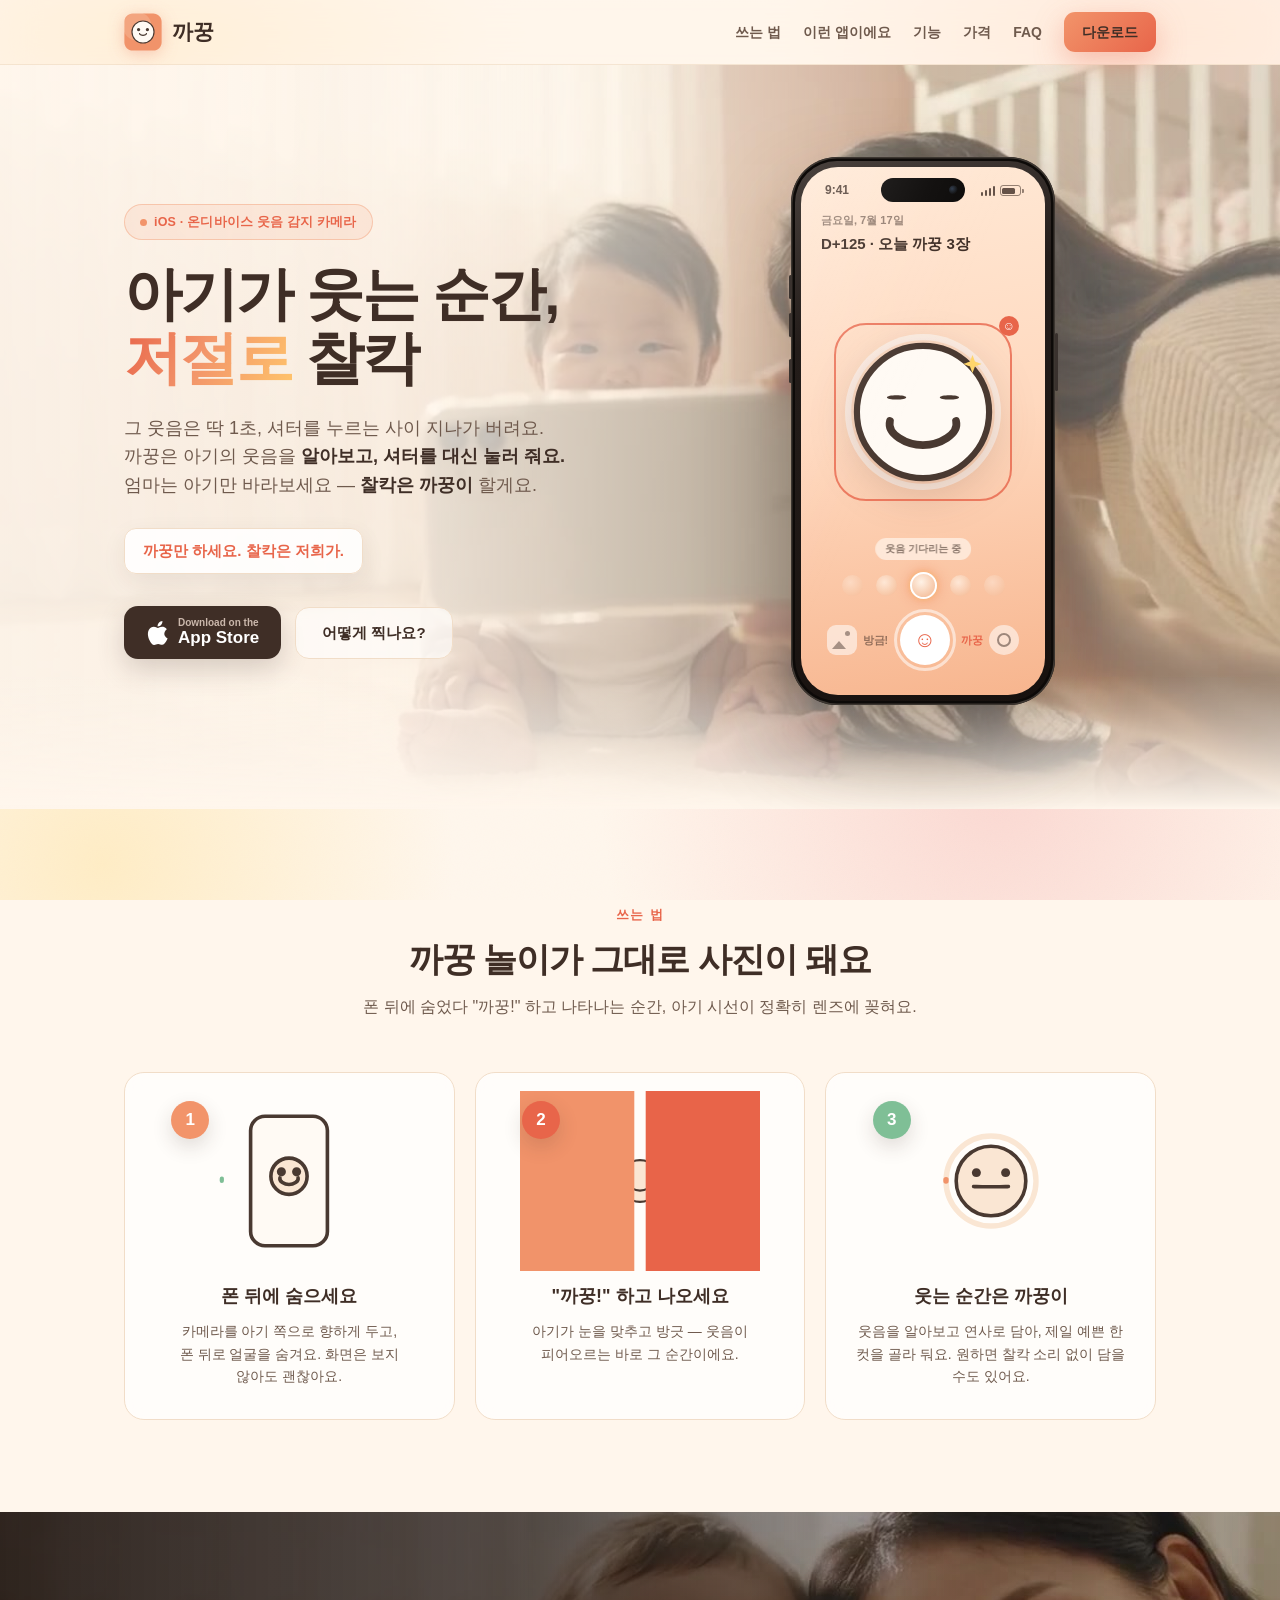
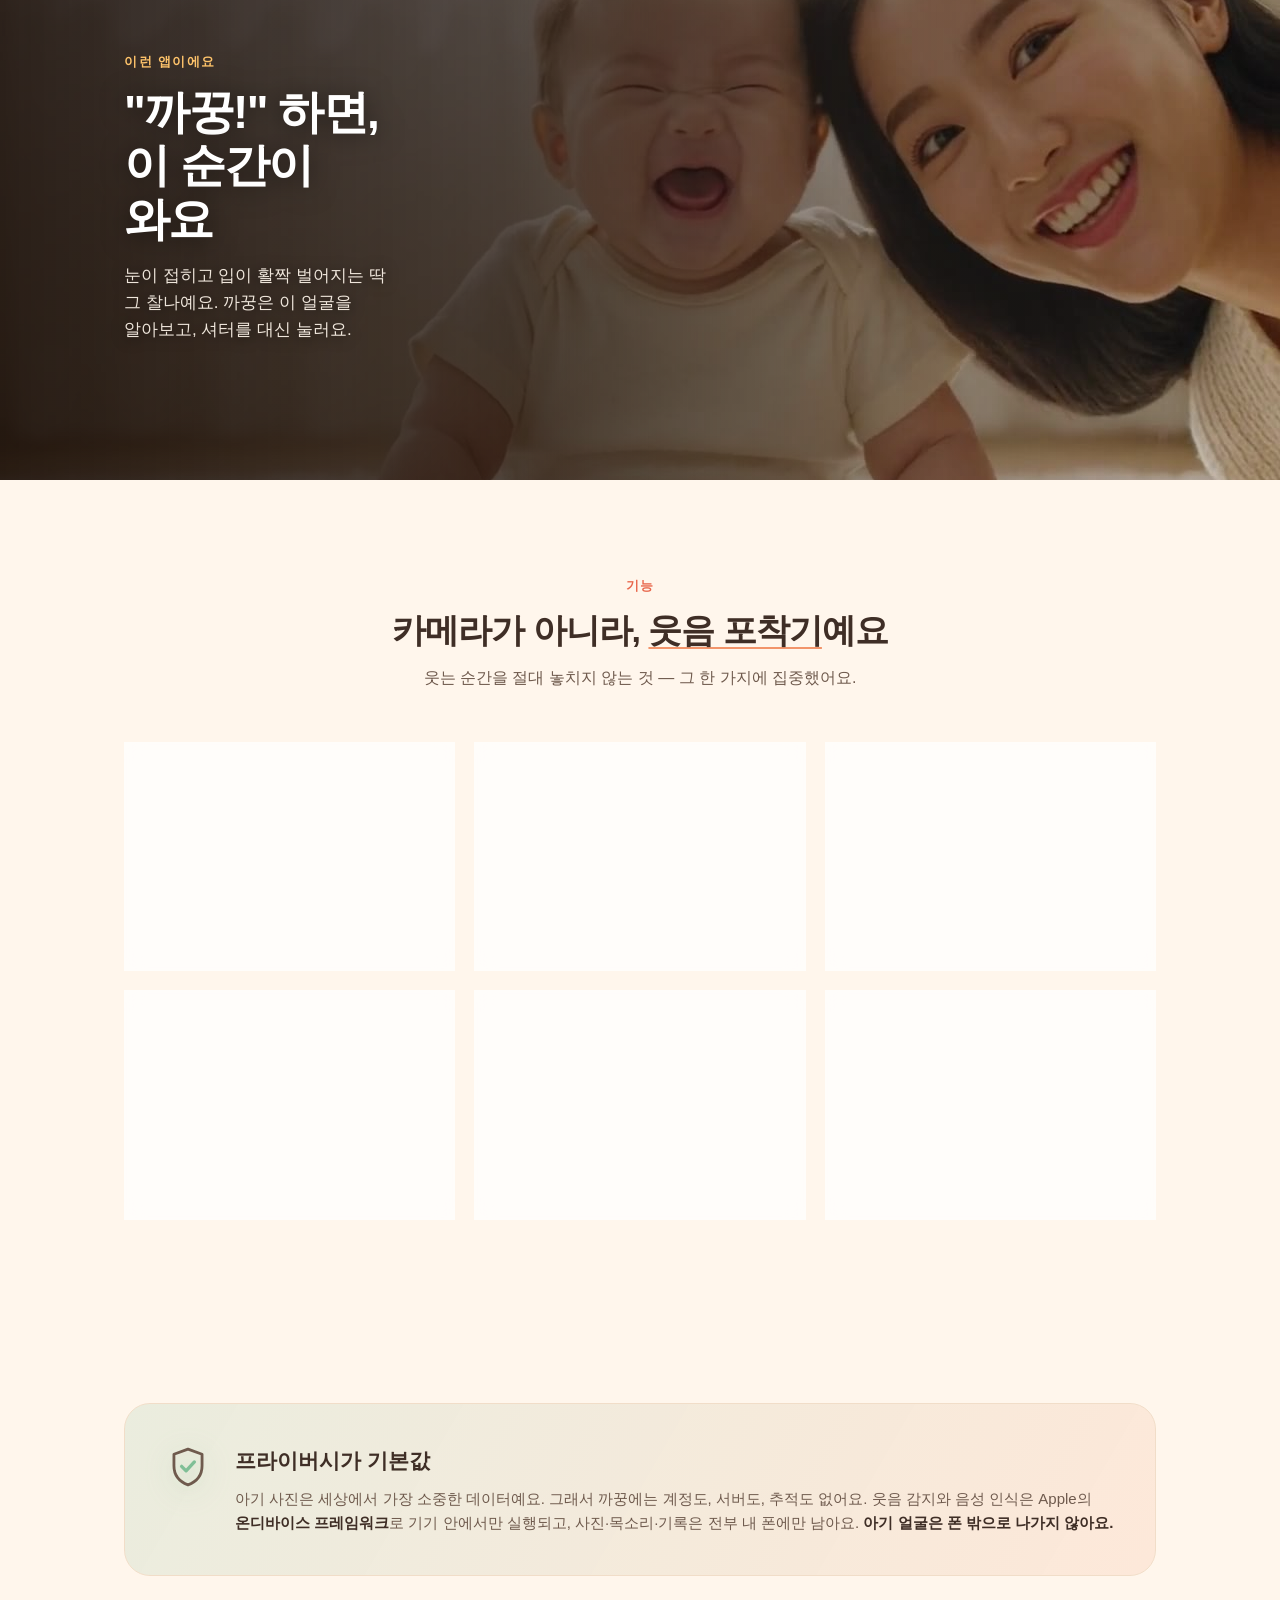
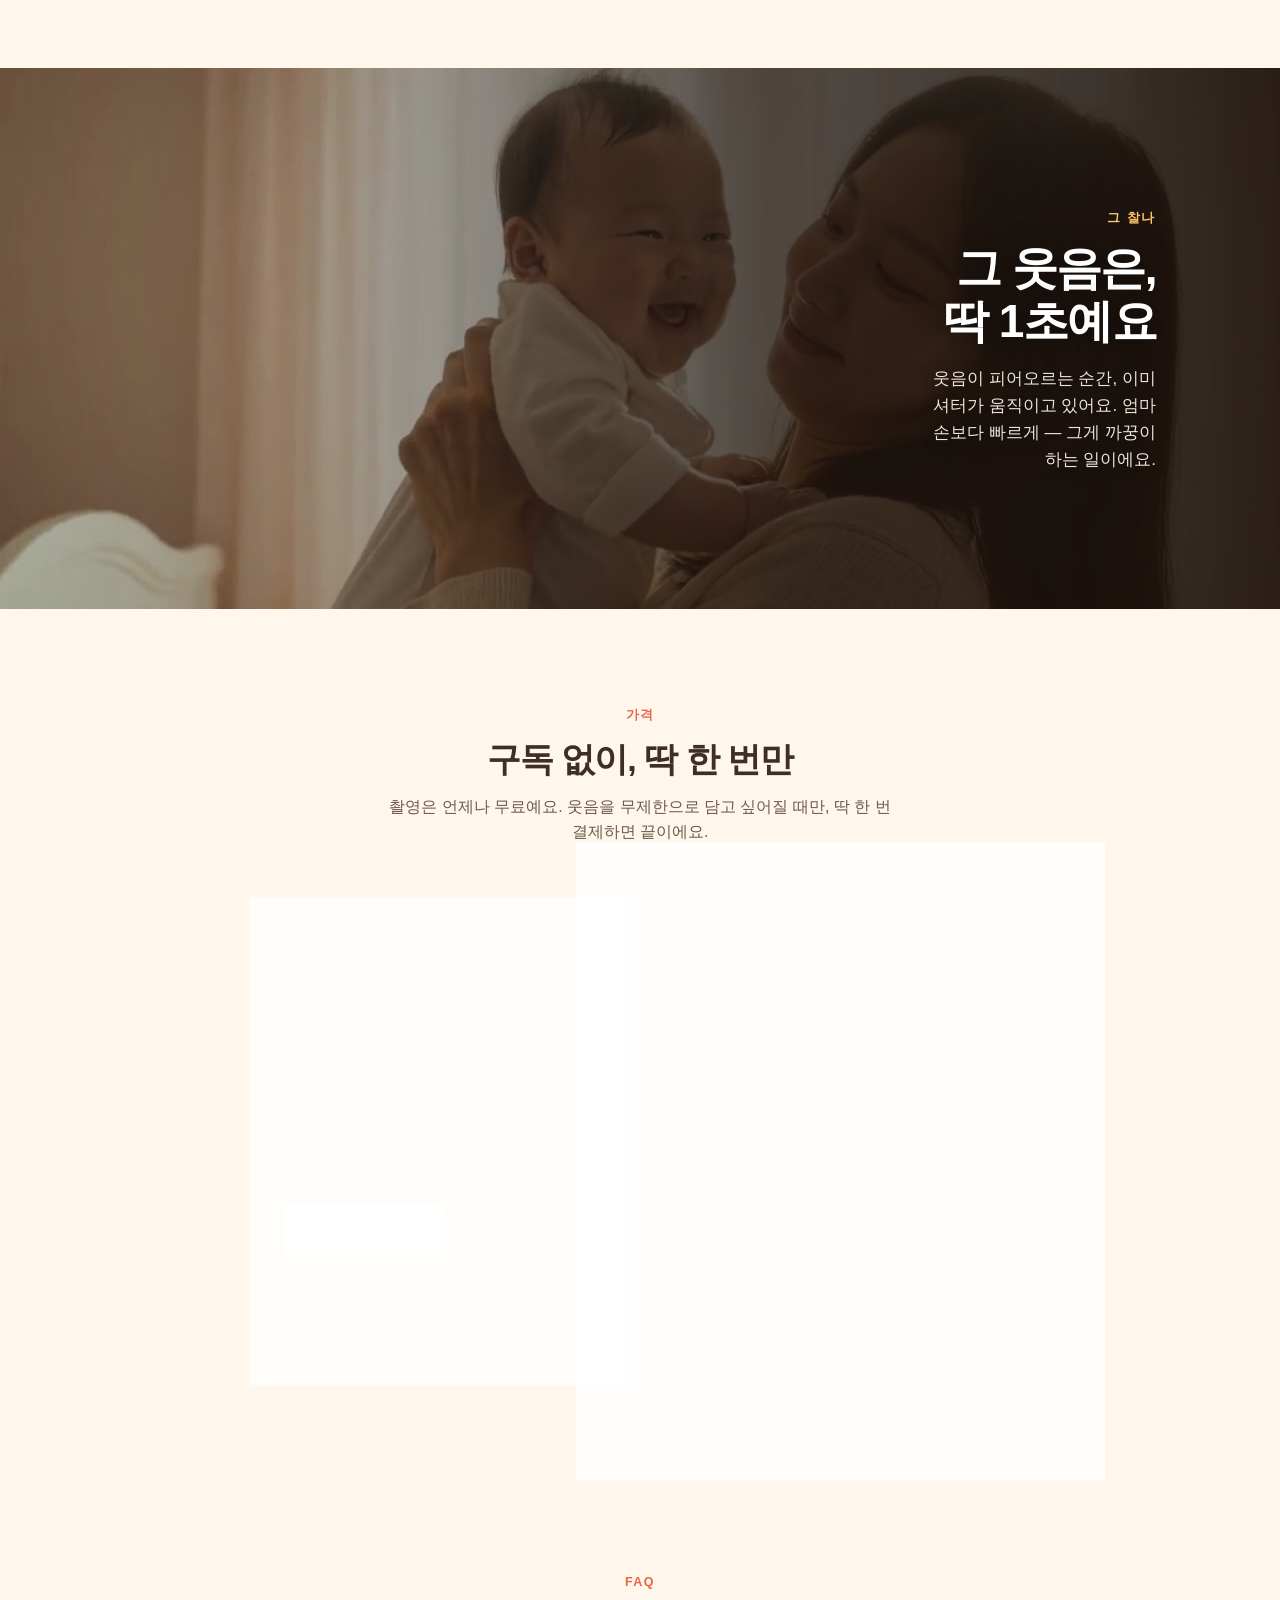
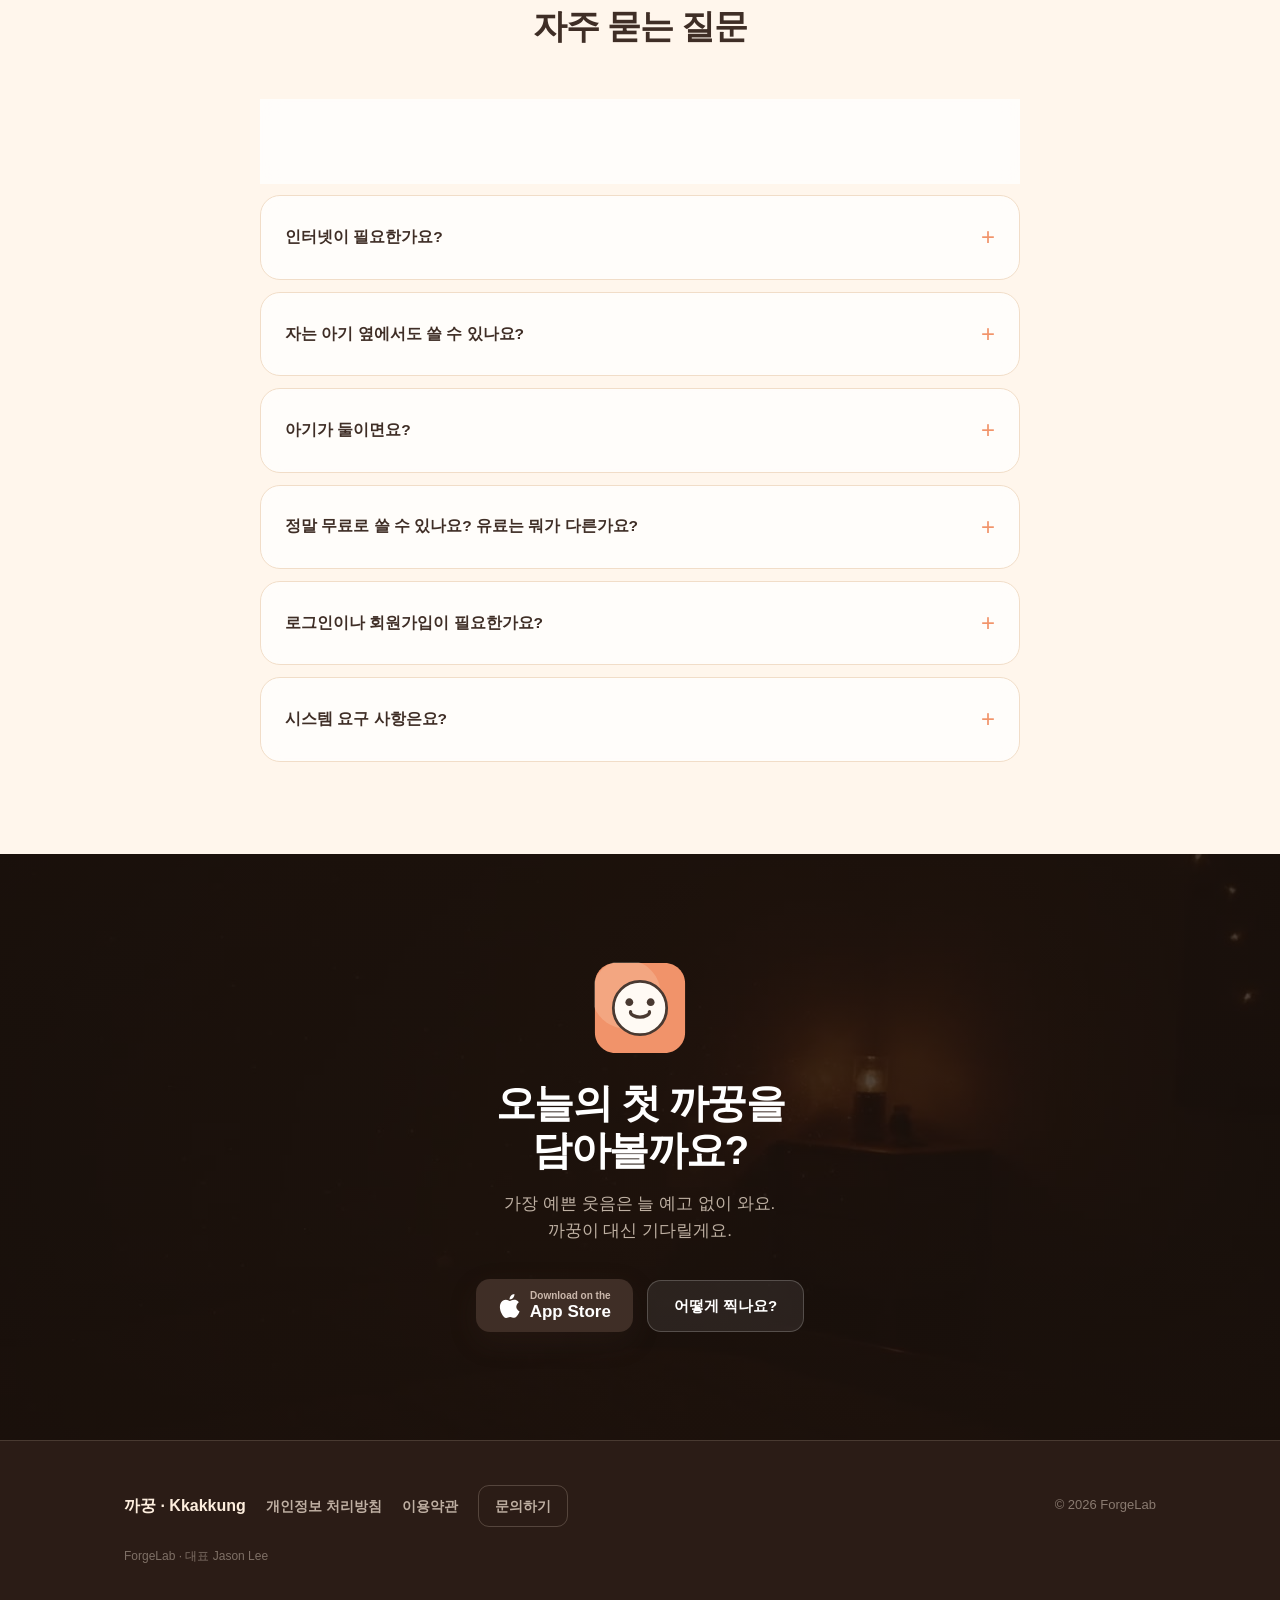
==== commit b8a0e2a0: "쓰는 법 카드에 Lottie 복원 삽입 · 기능 9→6 통합(이모지→SVG) · 히어로 얼굴 애니메이션화 - 쓰는 법 3카드: 삭제됐던 모션 Lottie를 git 히스토리에서 복원" ====
--- a/docs/index.html
+++ b/docs/index.html
@@ -9,7 +9,7 @@
 <meta property="og:description" content="온디바이스 AI가 아기의 웃음을 알아보고 셔터를 대신 눌러요. 까꿍만 하세요, 찰칵은 저희가." />
 <meta property="og:type" content="website" />
 <link rel="icon" href="data:image/svg+xml,%3Csvg xmlns='http://www.w3.org/2000/svg' viewBox='0 0 64 64'%3E%3Crect x='4' y='4' width='56' height='56' rx='16' fill='%23F2946A'/%3E%3Ccircle cx='32' cy='30' r='16' fill='none' stroke='%234A3A32' stroke-width='3.5'/%3E%3Ccircle cx='26' cy='27' r='2.4' fill='%234A3A32'/%3E%3Ccircle cx='38' cy='27' r='2.4' fill='%234A3A32'/%3E%3Cpath d='M25 33 Q32 40 39 33' fill='none' stroke='%234A3A32' stroke-width='3.5' stroke-linecap='round'/%3E%3C/svg%3E" />
-<link rel="stylesheet" href="styles.css?v=20260718c" />
+<link rel="stylesheet" href="styles.css?v=20260718d" />
 </head>
 <body>
 
@@ -83,7 +83,7 @@
           <circle class="fill" cx="88" cy="88" r="85" />
         </svg>
         <div class="p-facebox"></div>
-        <div class="p-face"><div class="p-smile"></div></div>
+        <div class="p-face-anim" data-lottie="lottie/face.json"></div>
         <div class="p-phase">웃음 기다리는 중</div>
         <div class="p-flash"></div>
       </div>
@@ -111,17 +111,26 @@
     </div>
     <div class="steps stagger">
       <div class="step card">
-        <div class="step-num" style="background: var(--accent);">1</div>
+        <div class="step-anim" aria-hidden="true">
+          <div class="step-lottie" data-lottie="lottie/on-device.json"></div>
+          <div class="step-num" style="background: var(--accent);">1</div>
+        </div>
         <h3>폰 뒤에 숨으세요</h3>
         <p>카메라를 아기 쪽으로 향하게 두고, 폰 뒤로 얼굴을 숨겨요. 화면은 보지 않아도 괜찮아요.</p>
       </div>
       <div class="step card">
-        <div class="step-num" style="background: var(--accent-deep);">2</div>
+        <div class="step-anim" aria-hidden="true">
+          <div class="step-lottie" data-lottie="lottie/peekaboo.json"></div>
+          <div class="step-num" style="background: var(--accent-deep);">2</div>
+        </div>
         <h3>"까꿍!" 하고 나오세요</h3>
         <p>아기가 눈을 맞추고 방긋 — 웃음이 피어오르는 바로 그 순간이에요.</p>
       </div>
       <div class="step card">
-        <div class="step-num" style="background: var(--mint);">3</div>
+        <div class="step-anim" aria-hidden="true">
+          <div class="step-lottie" data-lottie="lottie/smile-capture.json"></div>
+          <div class="step-num" style="background: var(--mint);">3</div>
+        </div>
         <h3>웃는 순간은 까꿍이</h3>
         <p>웃음을 알아보고 연사로 담아, 제일 예쁜 한 컷을 골라 둬요. 원하면 찰칵 소리 없이 담을 수도 있어요.</p>
       </div>
@@ -156,47 +165,32 @@
     </div>
     <div class="grid stagger">
       <div class="feature card">
-        <span class="icon">😊</span>
-        <h3>웃음 자동 감지</h3>
-        <p>온디바이스 얼굴 분석이 입꼬리와 눈웃음을 함께 읽어 진짜 웃음만 알아봐요. 웃는 순간, 저절로 연사가 시작돼요.</p>
-      </div>
-      <div class="feature card">
-        <span class="icon">⚡️</span>
-        <h3>셔터랙 제로</h3>
-        <p>웃음은 1초도 안 기다려요. 셔터를 누르기 전 순간까지 미리 담아 둬서, 지나간 표정도 붙잡아요.</p>
-      </div>
-      <div class="feature card">
-        <span class="icon">👑</span>
-        <h3>베스트컷 자동 추천</h3>
-        <p>연사 중 눈감김·흔들림을 걸러 제일 예쁜 한 장을 골라 둬요. 나머지는 지우지 않고 트레이에 고이 보관해요.</p>
-      </div>
-      <div class="feature card">
-        <span class="icon">🎬</span>
-        <h3>웃음 아크 클립</h3>
-        <p>웃음이 피어올라 번지는 1.5초를 베스트컷과 함께 짧은 영상으로 남겨요. 사진 한 장으로는 아까운 순간까지요.</p>
-      </div>
-      <div class="feature card">
-        <span class="icon">🔔</span>
-        <h3>시선 끌기 사운드보드</h3>
-        <p>딸랑이·삑삑이·방울, 그리고 엄마·아빠 목소리 녹음까지. 웃음을 "유발"하는 것도 카메라의 일이니까요.</p>
-      </div>
-      <div class="feature card">
-        <span class="icon">🌙</span>
+        <span class="icon"><svg viewBox="0 0 36 36" aria-hidden="true"><g fill="none" stroke="#6f5a4d" stroke-width="2.2" stroke-linecap="round" stroke-linejoin="round"><path d="M5 11V8a3 3 0 0 1 3-3h3"/><path d="M25 5h3a3 3 0 0 1 3 3v3"/><path d="M31 25v3a3 3 0 0 1-3 3h-3"/><path d="M11 31H8a3 3 0 0 1-3-3v-3"/><path d="M13 20c1.6 2 3.2 3 5 3s3.4-1 5-3"/></g><circle cx="13.5" cy="14" r="1.7" fill="#6f5a4d"/><circle cx="22.5" cy="14" r="1.7" fill="#6f5a4d"/></svg></span>
+        <h3>웃음을 알아보는 카메라</h3>
+        <p>입꼬리와 눈웃음을 함께 읽어 진짜 웃음만 알아봐요. 셔터를 누르기 전 순간까지 미리 담아 둬서, 1초짜리 웃음도 놓치지 않아요.</p>
+      </div>
+      <div class="feature card">
+        <span class="icon"><svg viewBox="0 0 36 36" aria-hidden="true"><g fill="none" stroke="#6f5a4d" stroke-width="2.2" stroke-linecap="round" stroke-linejoin="round"><rect x="7" y="10" width="22" height="18" rx="3"/><path d="M11 24l5-6 4 4 3-3 4 5"/></g><path d="M23 4l1.7 3 3.3.4-2.4 2.2.6 3.4-3.2-1.7-3.2 1.7.6-3.4L18 7.4l3.3-.4z" fill="#f2946a"/></svg></span>
+        <h3>베스트컷과 웃음 클립</h3>
+        <p>연사에서 눈감김과 흔들림을 걸러 제일 예쁜 한 장을 골라 둬요. 웃음이 번지는 1.5초는 짧은 영상으로 함께 남아요.</p>
+      </div>
+      <div class="feature card">
+        <span class="icon"><svg viewBox="0 0 36 36" aria-hidden="true"><g fill="none" stroke="#6f5a4d" stroke-width="2.2" stroke-linecap="round" stroke-linejoin="round"><path d="M14 25a4 4 0 1 1-3-3.9V9l14-3v13"/><circle cx="22" cy="22" r="3.4"/></g><path d="M29 12c1.8 1.4 1.8 4.6 0 6" fill="none" stroke="#f2946a" stroke-width="2" stroke-linecap="round"/></svg></span>
+        <h3>웃게 만드는 사운드</h3>
+        <p>딸랑이·삑삑이·방울에 엄마 아빠 목소리까지 담아 시선을 끌어요. "까꿍!" 소리가 들리면 3초간 더 민감하게 기다려요.</p>
+      </div>
+      <div class="feature card">
+        <span class="icon"><svg viewBox="0 0 36 36" aria-hidden="true"><path d="M21 5a11.5 11.5 0 1 0 10 15.5A10 10 0 0 1 21 5z" fill="none" stroke="#6f5a4d" stroke-width="2.2" stroke-linecap="round" stroke-linejoin="round"/><circle cx="27" cy="8.5" r="1.6" fill="#f2946a"/></svg></span>
         <h3>잠든 모드</h3>
         <p>자는 아기 옆에서도 셔터 소리 없이 담아요. 앱의 모든 소리를 끄고, 조용히 그 표정만 남겨요.</p>
       </div>
       <div class="feature card">
-        <span class="icon">🗣️</span>
-        <h3>"까꿍" 음성 반응</h3>
-        <p>"까꿍!" 소리가 들리면 3초간 더 민감하게 웃음을 기다려요. 부르는 이름이 그대로 촬영 신호가 돼요.</p>
-      </div>
-      <div class="feature card">
-        <span class="icon">🍑</span>
+        <span class="icon"><svg viewBox="0 0 36 36" aria-hidden="true"><path d="M18 5c4.5 5.4 8 9.8 8 14a8 8 0 1 1-16 0c0-4.2 3.5-8.6 8-14z" fill="none" stroke="#6f5a4d" stroke-width="2.2" stroke-linecap="round" stroke-linejoin="round"/><path d="M14.5 20a3.5 3.5 0 0 0 3 3.4" fill="none" stroke="#f2946a" stroke-width="2" stroke-linecap="round"/></svg></span>
         <h3>아기 살결 톤</h3>
         <p>뽀얀 파스텔과 순한 채도로 붉은 볼을 지키는 아기 전용 톤 8종이에요. 해상도와 디테일은 원본 그대로 남아요.</p>
       </div>
       <div class="feature card">
-        <span class="icon">🎂</span>
+        <span class="icon"><svg viewBox="0 0 36 36" aria-hidden="true"><g fill="none" stroke="#6f5a4d" stroke-width="2.2" stroke-linecap="round" stroke-linejoin="round"><rect x="6" y="8" width="24" height="21" rx="3"/><path d="M6 14h24M12 5v5M24 5v5"/></g><path d="M18 25.5l-4.2-4.1a2.6 2.6 0 0 1 3.7-3.7l.5.5.5-.5a2.6 2.6 0 0 1 3.7 3.7z" fill="#f2946a"/></svg></span>
         <h3>D+day와 첫 순간들</h3>
         <p>오늘 담은 웃음 수, 첫 까꿍의 날, 일 년 전 오늘의 웃음까지. 위젯으로 홈 화면에서도 만나요.</p>
       </div>
@@ -208,7 +202,7 @@
 <section>
   <div class="wrap">
     <div class="privacy-band reveal">
-      <span class="shield">🛡️</span>
+      <span class="shield"><svg viewBox="0 0 36 36" aria-hidden="true"><path d="M18 4l11 4v9c0 7.5-4.7 12.6-11 15C11.7 29.6 7 24.5 7 17V8z" fill="none" stroke="#6f5a4d" stroke-width="2.2" stroke-linecap="round" stroke-linejoin="round"/><path d="M13 17.5l3.5 3.5 6.5-7" fill="none" stroke="#7fbf96" stroke-width="2.6" stroke-linecap="round" stroke-linejoin="round"/></svg></span>
       <div>
         <h3>프라이버시가 기본값</h3>
         <p>
@@ -345,7 +339,7 @@
     <span class="brand">까꿍 · Kkakkung</span>
     <a href="privacy.html">개인정보 처리방침</a>
     <a href="terms.html">이용약관</a>
-    <a class="contact-btn" href="mailto:forgelab.aitech@gmail.com?subject=%5B%EA%B9%8C%EA%BF%8D%5D%20%EB%AC%B8%EC%9D%98">✉️ 문의하기</a>
+    <a class="contact-btn" href="mailto:forgelab.aitech@gmail.com?subject=%5B%EA%B9%8C%EA%BF%8D%5D%20%EB%AC%B8%EC%9D%98">문의하기</a>
     <span class="copy">© 2026 ForgeLab</span>
     <span class="biz">ForgeLab · 대표 Jason Lee</span>
   </div>
--- a/docs/styles.css
+++ b/docs/styles.css
@@ -256,16 +256,10 @@
 .p-dline { font-size: 11px; color: rgba(63,46,38,0.55); font-weight: 600; }
 .p-count { font-size: 15px; color: var(--text); font-weight: 800; margin-top: 2px; }
 .p-stage { flex: 1; position: relative; display: flex; align-items: center; justify-content: center; }
-.p-face {
-  width: 132px; height: 132px; border-radius: 50%;
-  background: radial-gradient(circle at 42% 38%, #fff2e6, #ffc5a3);
-  border: 3px solid rgba(63,46,38,0.7); position: relative;
-  box-shadow: 0 10px 26px rgba(63,46,38,0.16);
-}
-.p-face::before, .p-face::after { content: ""; position: absolute; top: 50px; width: 15px; height: 15px; border-radius: 50%; background: #3f2e26; animation: blink 4.6s infinite; }
-.p-face::before { left: 36px; } .p-face::after { right: 36px; }
-.p-smile { position: absolute; left: 50%; top: 74px; transform: translateX(-50%); width: 52px; height: 26px; border: 5px solid #3f2e26; border-top: none; border-radius: 0 0 52px 52px; }
-@keyframes blink { 0%, 92%, 100% { transform: scaleY(1); } 96% { transform: scaleY(0.15); } }
+.p-face-anim {
+  position: relative; z-index: 1; width: 150px; height: 150px;
+  filter: drop-shadow(0 10px 22px rgba(63, 46, 38, 0.20));
+}
 .p-gauge { position: absolute; width: 156px; height: 156px; border-radius: 50%; transform: rotate(-90deg); }
 .p-gauge circle { fill: none; stroke-width: 8; }
 .p-gauge .track { stroke: rgba(255,255,255,0.55); }
@@ -338,8 +332,16 @@
 
 /* ------------------------------ Steps ------------------------------ */
 .steps { display: grid; grid-template-columns: repeat(3, 1fr); gap: 20px; }
-.step { padding: 34px 28px; text-align: center; }
-.step-num { width: 44px; height: 44px; border-radius: 50%; margin: 0 auto 18px; display: flex; align-items: center; justify-content: center; font-size: 19px; font-weight: 900; color: #fff; box-shadow: 0 8px 20px rgba(63,46,38,0.14); }
+.step { padding: 18px 28px 32px; text-align: center; }
+.step-anim { position: relative; margin: 0 auto 4px; max-width: 240px; }
+.step-lottie { width: 100%; aspect-ratio: 4 / 3; }
+.step-num {
+  width: 38px; height: 38px; border-radius: 50%;
+  position: absolute; top: 10px; left: 2px;
+  display: flex; align-items: center; justify-content: center;
+  font-size: 17px; font-weight: 900; color: #fff;
+  box-shadow: 0 8px 20px rgba(63,46,38,0.16);
+}
 .step h3 { font-size: 18px; font-weight: 800; }
 .step p { margin-top: 9px; font-size: 14px; color: var(--body); }
 
@@ -353,7 +355,8 @@
 /* ------------------------------ Features ------------------------------ */
 .grid { display: grid; grid-template-columns: repeat(3, 1fr); gap: 20px; }
 .feature { padding: 28px 26px; }
-.feature .icon { display: inline-flex; align-items: center; justify-content: center; width: 50px; height: 50px; border-radius: 14px; font-size: 25px; background: linear-gradient(135deg, rgba(255,196,107,0.28), rgba(242,148,106,0.2)); margin-bottom: 16px; }
+.feature .icon { display: inline-flex; align-items: center; justify-content: center; width: 52px; height: 52px; border-radius: 15px; background: linear-gradient(135deg, rgba(255,196,107,0.28), rgba(242,148,106,0.2)); margin-bottom: 16px; }
+.feature .icon svg { width: 30px; height: 30px; display: block; }
 .feature h3 { font-size: 17px; font-weight: 800; }
 .feature p { margin-top: 8px; font-size: 14px; color: var(--body); }
 
@@ -363,7 +366,8 @@
   background: linear-gradient(120deg, rgba(127,191,150,0.16), rgba(242,148,106,0.14));
   border: 1px solid var(--line); border-radius: 26px;
 }
-.privacy-band .shield { font-size: 42px; line-height: 1; filter: drop-shadow(0 6px 14px rgba(127,191,150,0.4)); }
+.privacy-band .shield { line-height: 0; filter: drop-shadow(0 6px 14px rgba(127,191,150,0.4)); }
+.privacy-band .shield svg { width: 46px; height: 46px; display: block; }
 .privacy-band h3 { font-size: 21px; font-weight: 900; }
 .privacy-band p { margin-top: 9px; font-size: 15px; color: var(--body); }
 .privacy-band strong { color: var(--text); }
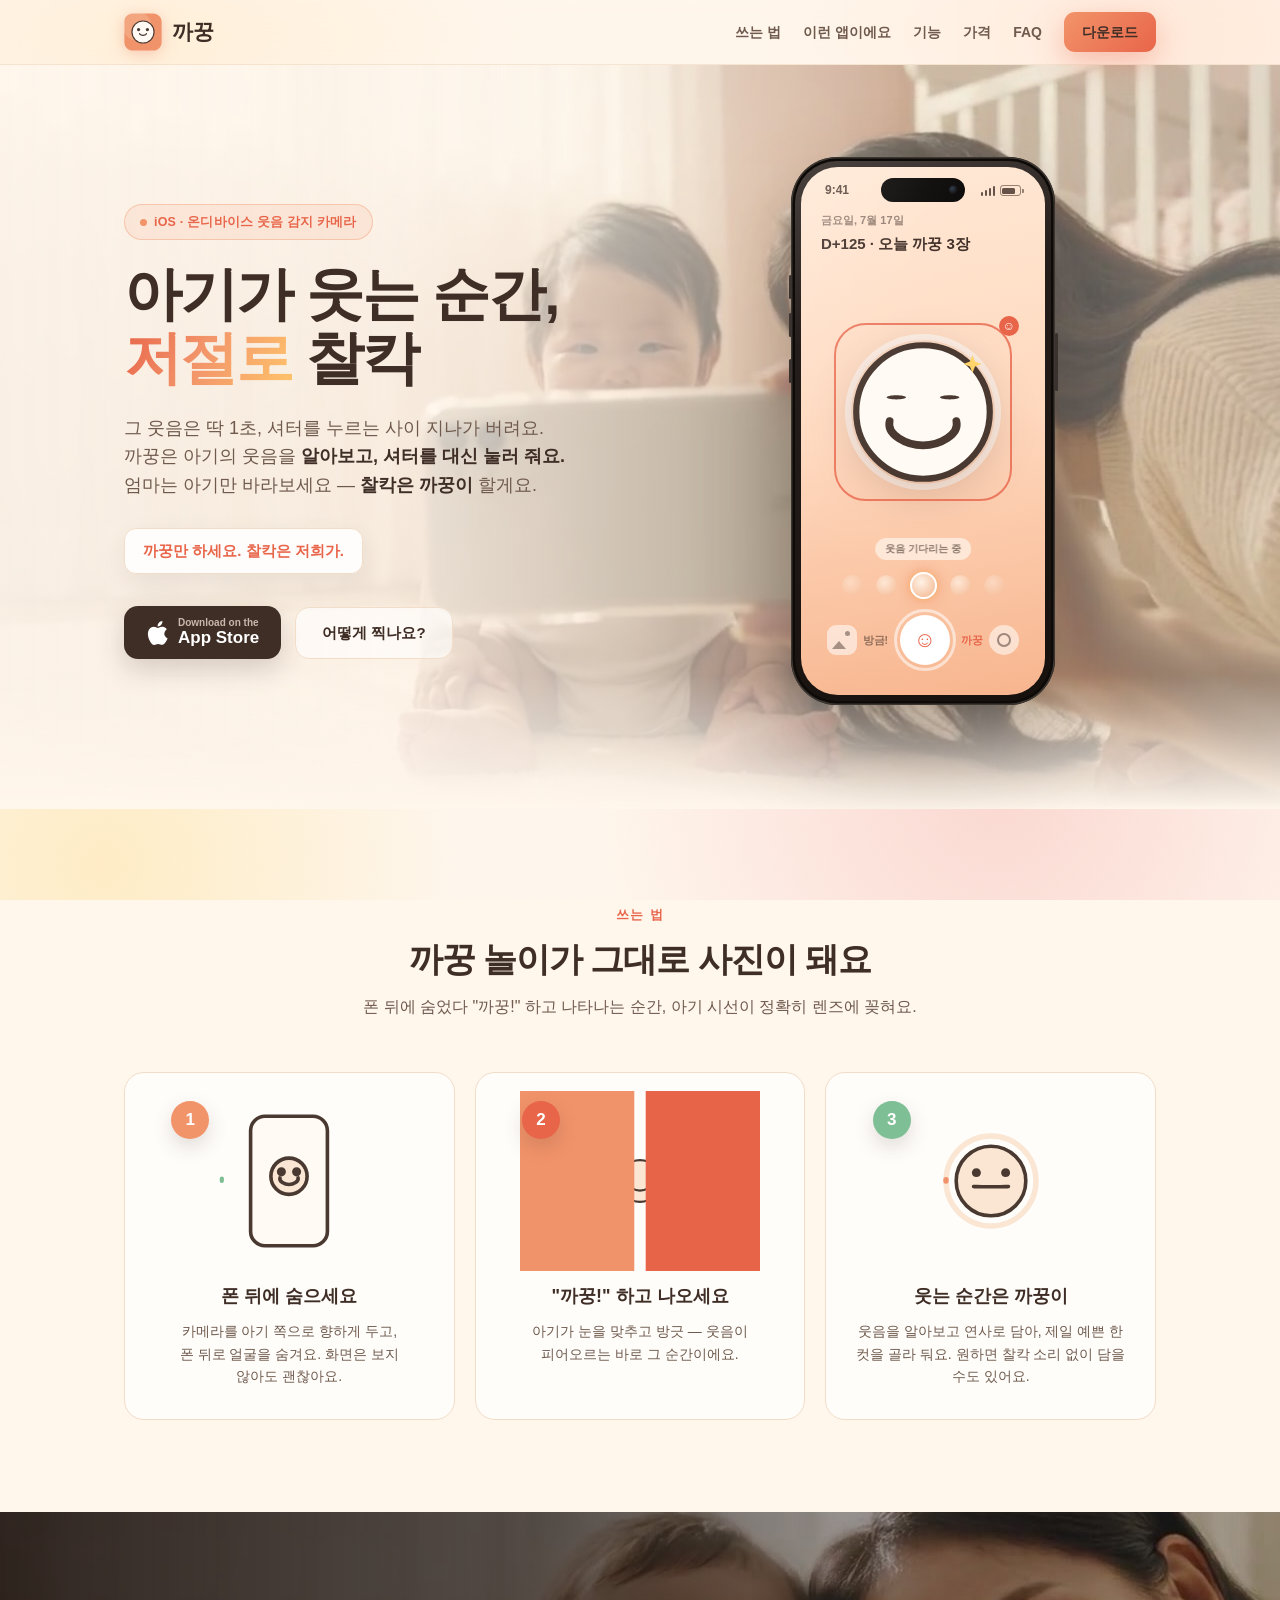
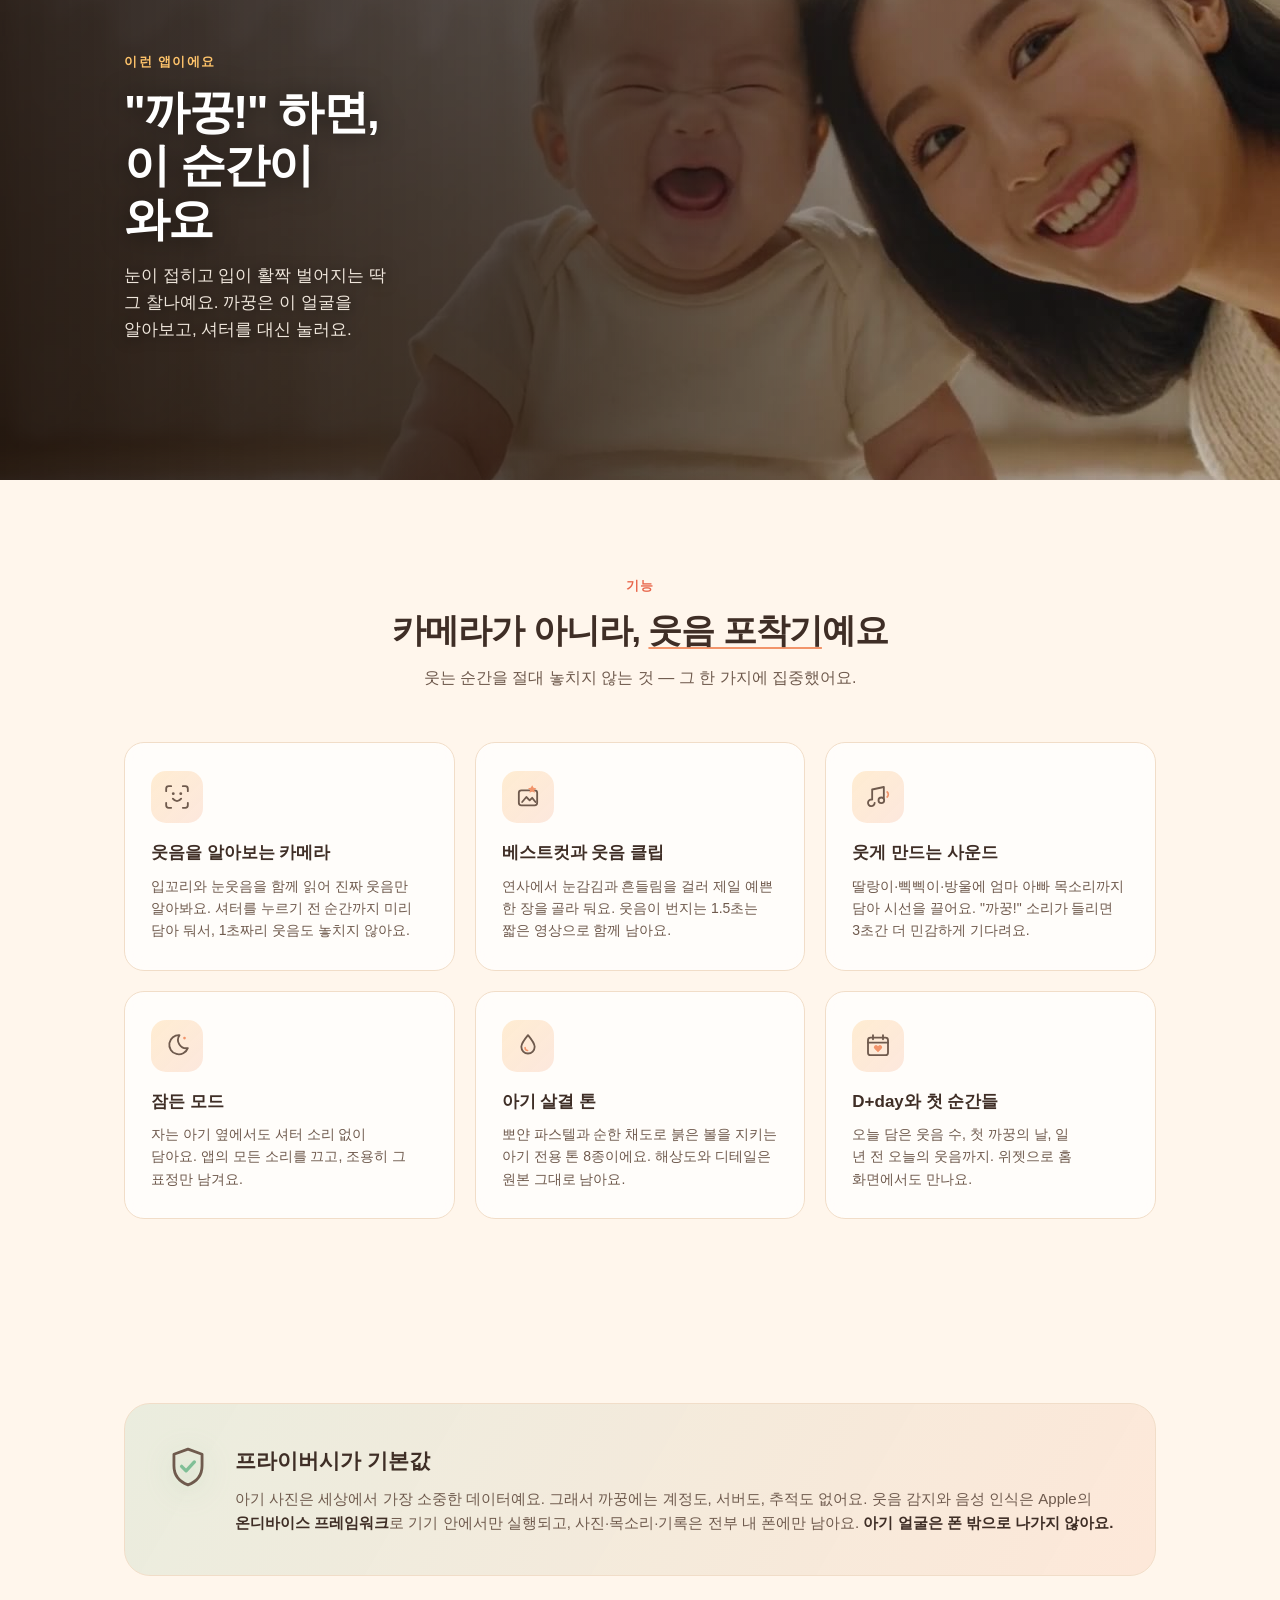
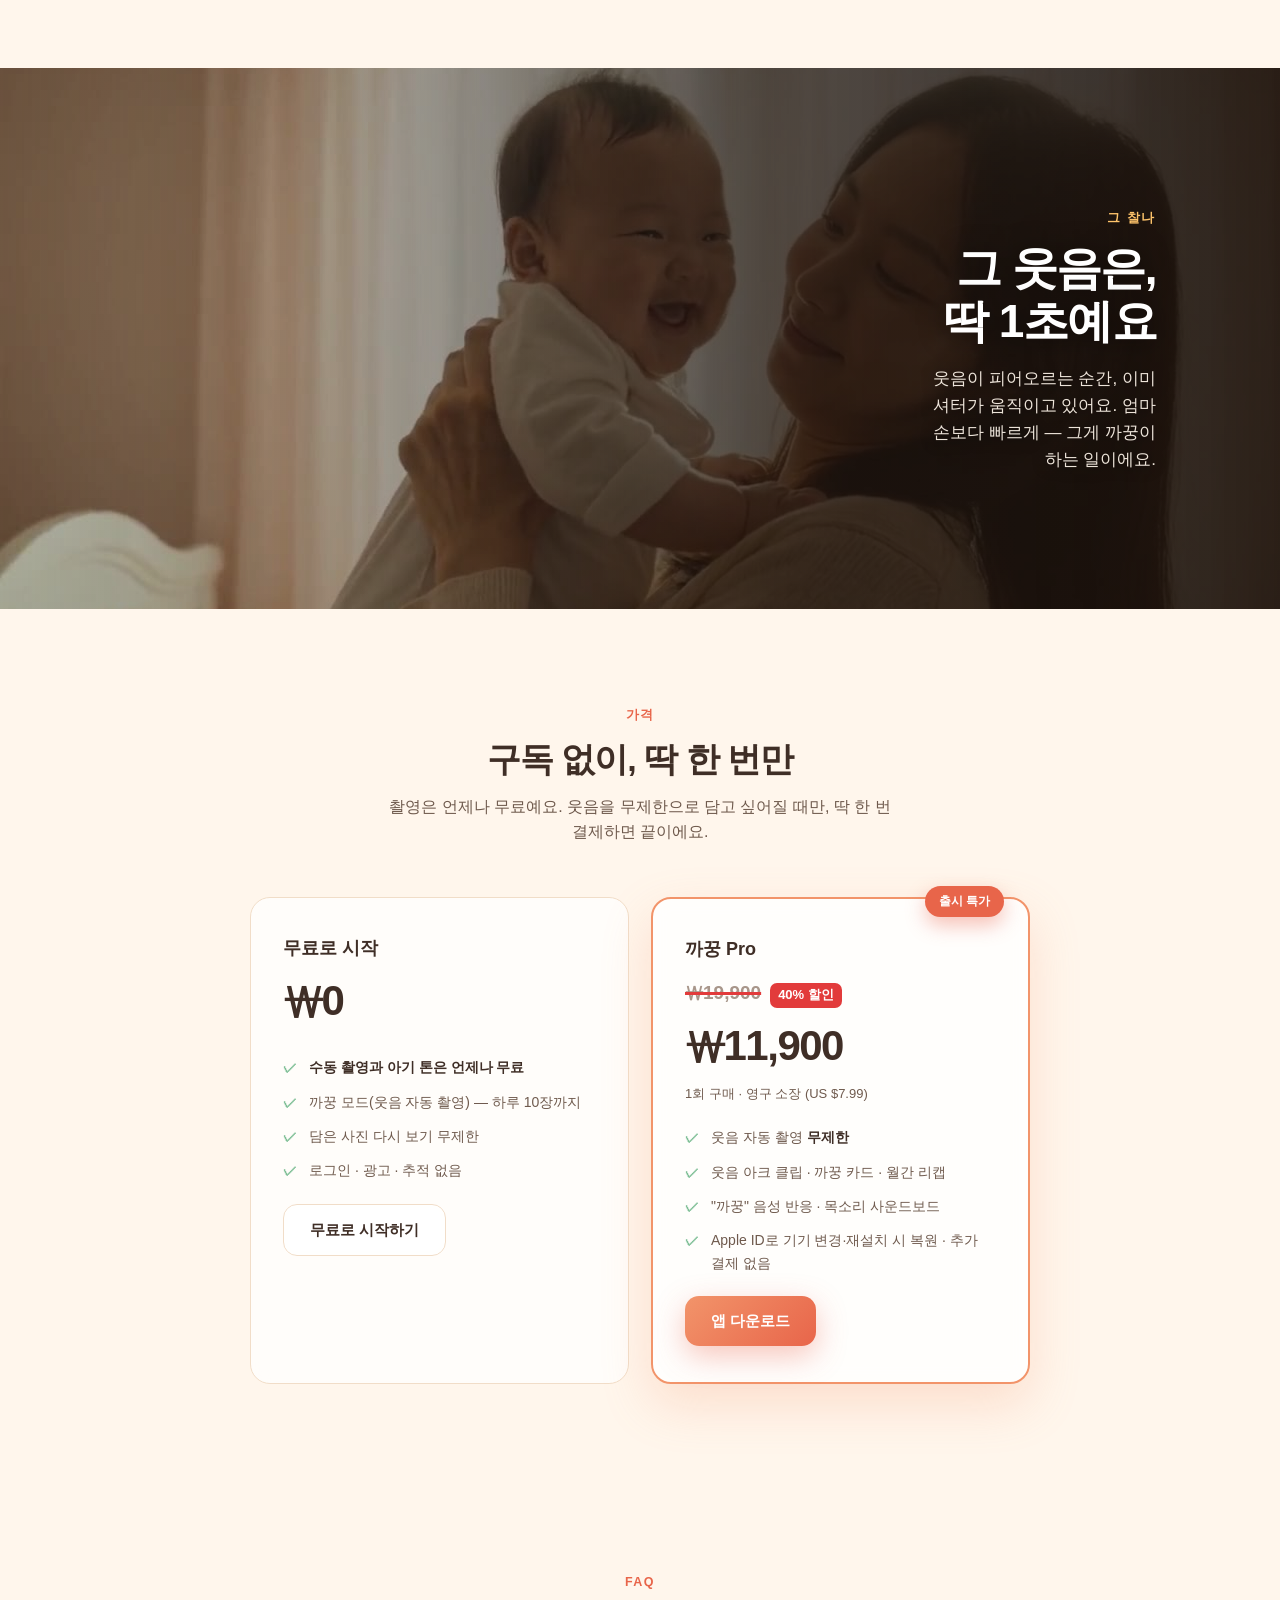
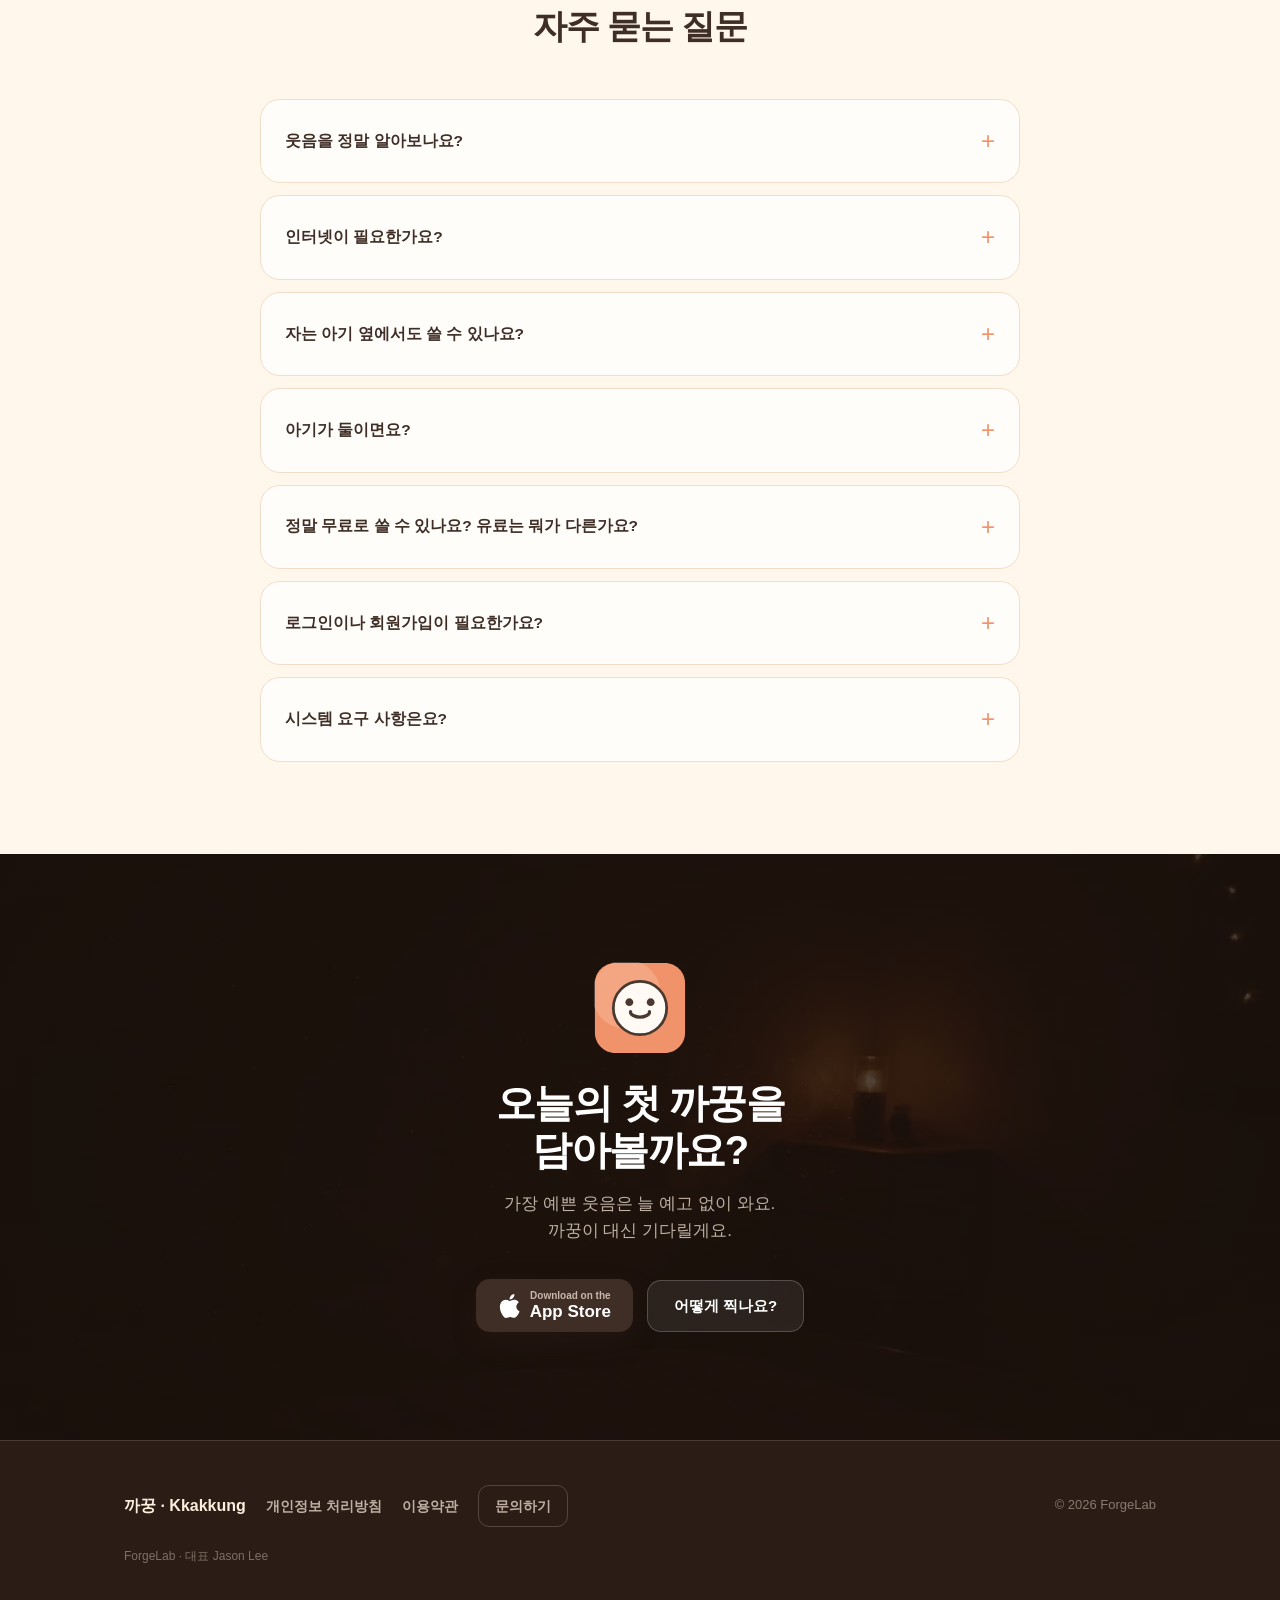
==== commit 3c30269a: "웹 코치마크 온보딩 — Nine90 패턴, 첫 방문 1회 - 딤 오버레이 위 손그림 곡선 화살표가 스스로 그려짐(흰 선 → 색 채움 → 지움 3.6s 루프,   iOS 앱 Coac" ====
--- a/docs/index.html
+++ b/docs/index.html
@@ -9,7 +9,7 @@
 <meta property="og:description" content="온디바이스 AI가 아기의 웃음을 알아보고 셔터를 대신 눌러요. 까꿍만 하세요, 찰칵은 저희가." />
 <meta property="og:type" content="website" />
 <link rel="icon" href="data:image/svg+xml,%3Csvg xmlns='http://www.w3.org/2000/svg' viewBox='0 0 64 64'%3E%3Crect x='4' y='4' width='56' height='56' rx='16' fill='%23F2946A'/%3E%3Ccircle cx='32' cy='30' r='16' fill='none' stroke='%234A3A32' stroke-width='3.5'/%3E%3Ccircle cx='26' cy='27' r='2.4' fill='%234A3A32'/%3E%3Ccircle cx='38' cy='27' r='2.4' fill='%234A3A32'/%3E%3Cpath d='M25 33 Q32 40 39 33' fill='none' stroke='%234A3A32' stroke-width='3.5' stroke-linecap='round'/%3E%3C/svg%3E" />
-<link rel="stylesheet" href="styles.css?v=20260718d" />
+<link rel="stylesheet" href="styles.css?v=20260718e" />
 </head>
 <body>
 
@@ -423,5 +423,147 @@
 
 </script>
 
+<script>
+/* ---------- 첫 방문 코치마크 — 손그림 화살표가 스스로 그려진다 (탭하면 해제, 1회) ---------- */
+(function () {
+  var KEY = 'kkCoachSeen';
+  try { if (localStorage.getItem(KEY)) return; } catch (e) { return; }
+
+  var SPECS = [
+    { sel: '.phone-wrap',        text: '웃음 게이지가 차면\n저절로 찰칵!', tint: '#e8654a',
+      tipX: 0.16, tipY: 0.32, dx: -168, dy: -76, flip: false },
+    { sel: '.hero .store-badge', text: '출시되면 여기서 만나요',            tint: '#f2946a',
+      tipX: 0.35, tipY: 0,    dx: -54,  dy: -118, flip: true },
+    { sel: '.hero .btn.ghost',   text: '쓰는 법은 3초면 충분해요',          tint: '#7fbf96',
+      tipX: 0.6,  tipY: 1,    dx: 128,  dy: 96,  flip: true }
+  ];
+  var reduced = matchMedia('(prefers-reduced-motion: reduce)').matches;
+  var overlay, svgEl, arrows = [], rafId = null, start = 0;
+
+  function smooth(x) { x = Math.min(Math.max(x, 0), 1); return x * x * (3 - 2 * x); }
+
+  function arrowPath(from, to, flip) {
+    var dx = to.x - from.x, dy = to.y - from.y;
+    var len = Math.max(Math.hypot(dx, dy), 1);
+    var ux = dx / len, uy = dy / len;
+    var sign = flip ? -1 : 1;
+    var nx = -uy * sign, ny = ux * sign;
+    var cx = from.x + ux * len * 0.5 + nx * len * 0.30;
+    var cy = from.y + uy * len * 0.5 + ny * len * 0.30;
+    var d = 'M' + from.x + ' ' + from.y + ' Q' + cx + ' ' + cy + ' ' + to.x + ' ' + to.y;
+    var ang = Math.atan2(to.y - cy, to.x - cx);
+    var head = '';
+    [0.8 * Math.PI, -0.8 * Math.PI].forEach(function (da) {
+      head += 'M' + to.x + ' ' + to.y +
+              ' L' + (to.x + Math.cos(ang + da) * 12) + ' ' + (to.y + Math.sin(ang + da) * 12);
+    });
+    return { d: d, head: head };
+  }
+
+  function layout() {
+    if (!svgEl) return 0;
+    svgEl.innerHTML = '';
+    overlay.querySelectorAll('.coach-label').forEach(function (l) { l.remove(); });
+    arrows = [];
+    var vw = innerWidth, vh = innerHeight, idx = 0;
+    SPECS.forEach(function (spec) {
+      var el = document.querySelector(spec.sel);
+      if (!el) return;
+      var r = el.getBoundingClientRect();
+      if (r.bottom < 40 || r.top > vh - 60 || r.width === 0) return;
+      var tip = { x: r.left + r.width * spec.tipX, y: r.top + r.height * spec.tipY };
+      var lx = Math.min(Math.max(tip.x + spec.dx, 86), vw - 86);
+      var ly = Math.min(Math.max(tip.y + spec.dy, 46), vh - 60);
+      var from = { x: lx, y: ly + (spec.dy < 0 ? 24 : -24) };
+      var g = arrowPath(from, tip, spec.flip);
+
+      function mk(d, color, w) {
+        var pth = document.createElementNS('http://www.w3.org/2000/svg', 'path');
+        pth.setAttribute('d', d);
+        pth.setAttribute('fill', 'none');
+        pth.setAttribute('stroke', color);
+        pth.setAttribute('stroke-width', w);
+        pth.setAttribute('stroke-linecap', 'round');
+        svgEl.appendChild(pth);
+        return pth;
+      }
+      var wPath = mk(g.d, '#fffbf4', 3);
+      var cPath = mk(g.d, spec.tint, 3.5);
+      var hPath = mk(g.head, spec.tint, 3.5);
+      var L = wPath.getTotalLength();
+
+      var label = document.createElement('div');
+      label.className = 'coach-label';
+      label.textContent = spec.text;
+      label.style.left = lx + 'px';
+      label.style.top = ly + 'px';
+      label.style.transitionDelay = (0.15 + idx * 0.28) + 's';
+      overlay.appendChild(label);
+
+      arrows.push({ w: wPath, c: cPath, h: hPath, len: L, delay: 0.15 + idx * 0.3 });
+      idx++;
+    });
+    return idx;
+  }
+
+  function seg(path, L, f, t) {
+    var s = Math.max(t - f, 0) * L;
+    path.style.strokeDasharray = s + ' ' + (L + 10);
+    path.style.strokeDashoffset = (-f * L) + '';
+  }
+
+  function tick(now) {
+    var t = (now - start) / 1000;
+    arrows.forEach(function (a) {
+      var e = t - a.delay;
+      if (e < 0) { seg(a.w, a.len, 0, 0); seg(a.c, a.len, 0, 0); a.h.style.opacity = 0; return; }
+      var p = (e % 3.6) / 3.6;
+      var whiteTo = smooth(p / 0.28);
+      var colorTo = smooth((p - 0.28) / 0.27);
+      var from = smooth((p - 0.68) / 0.24);
+      seg(a.w, a.len, from, Math.max(whiteTo, from));
+      seg(a.c, a.len, from, Math.max(colorTo, from));
+      a.h.style.opacity = p < 0.28 ? smooth((p - 0.22) / 0.06)
+                        : p < 0.85 ? 1 : 1 - smooth((p - 0.85) / 0.07);
+    });
+    rafId = requestAnimationFrame(tick);
+  }
+
+  function dismiss() {
+    if (rafId) cancelAnimationFrame(rafId);
+    try { localStorage.setItem(KEY, '1'); } catch (e) {}
+    overlay.classList.remove('show');
+    overlay.classList.add('out');
+    setTimeout(function () { overlay.remove(); }, 380);
+    removeEventListener('resize', layout);
+  }
+
+  function show() {
+    overlay = document.createElement('div');
+    overlay.className = 'coach';
+    svgEl = document.createElementNS('http://www.w3.org/2000/svg', 'svg');
+    overlay.appendChild(svgEl);
+    var hint = document.createElement('div');
+    hint.className = 'coach-hint';
+    hint.textContent = '아무 곳이나 탭하면 시작돼요';
+    overlay.appendChild(hint);
+    document.body.appendChild(overlay);
+
+    if (!layout()) { overlay.remove(); return; }
+    overlay.addEventListener('click', dismiss);
+    addEventListener('resize', layout);
+    requestAnimationFrame(function () { overlay.classList.add('show'); });
+    if (reduced) {
+      arrows.forEach(function (a) { seg(a.w, a.len, 0, 1); seg(a.c, a.len, 0, 1); a.h.style.opacity = 1; });
+    } else {
+      start = performance.now();
+      rafId = requestAnimationFrame(tick);
+    }
+  }
+
+  setTimeout(show, 1200);
+})();
+</script>
+
 </body>
 </html>
--- a/docs/styles.css
+++ b/docs/styles.css
@@ -517,3 +517,33 @@
   .cta h2 { font-size: 30px; }
   section { padding: 68px 0; }
 }
+
+/* ------------------------------ 코치마크 (첫 방문 1회, Nine90 패턴) ------------------------------ */
+.coach {
+  position: fixed; inset: 0; z-index: 200; cursor: pointer;
+  background: rgba(43, 28, 22, 0.56);
+  opacity: 0; transition: opacity 0.35s var(--ease);
+}
+.coach.show { opacity: 1; }
+.coach.out { opacity: 0; }
+.coach svg { position: absolute; inset: 0; width: 100%; height: 100%; pointer-events: none; }
+.coach-label {
+  position: absolute; transform: translate(-50%, -50%);
+  background: var(--cream); color: var(--text);
+  font-size: 13.5px; font-weight: 800; line-height: 1.45;
+  padding: 10px 15px; border-radius: 12px;
+  border: 1.5px solid rgba(242, 148, 106, 0.45);
+  box-shadow: 0 10px 26px rgba(0, 0, 0, 0.25);
+  max-width: 230px; text-align: center; white-space: pre-line;
+  pointer-events: none;
+  opacity: 0; translate: 0 8px;
+  transition: opacity 0.3s var(--ease), translate 0.3s var(--ease);
+}
+.coach.show .coach-label { opacity: 1; translate: 0 0; }
+.coach-hint {
+  position: absolute; left: 50%; bottom: 24px; transform: translateX(-50%);
+  color: rgba(255, 246, 236, 0.92); font-size: 13px; font-weight: 700;
+  pointer-events: none;
+  opacity: 0; transition: opacity 0.4s var(--ease) 0.6s;
+}
+.coach.show .coach-hint { opacity: 1; }
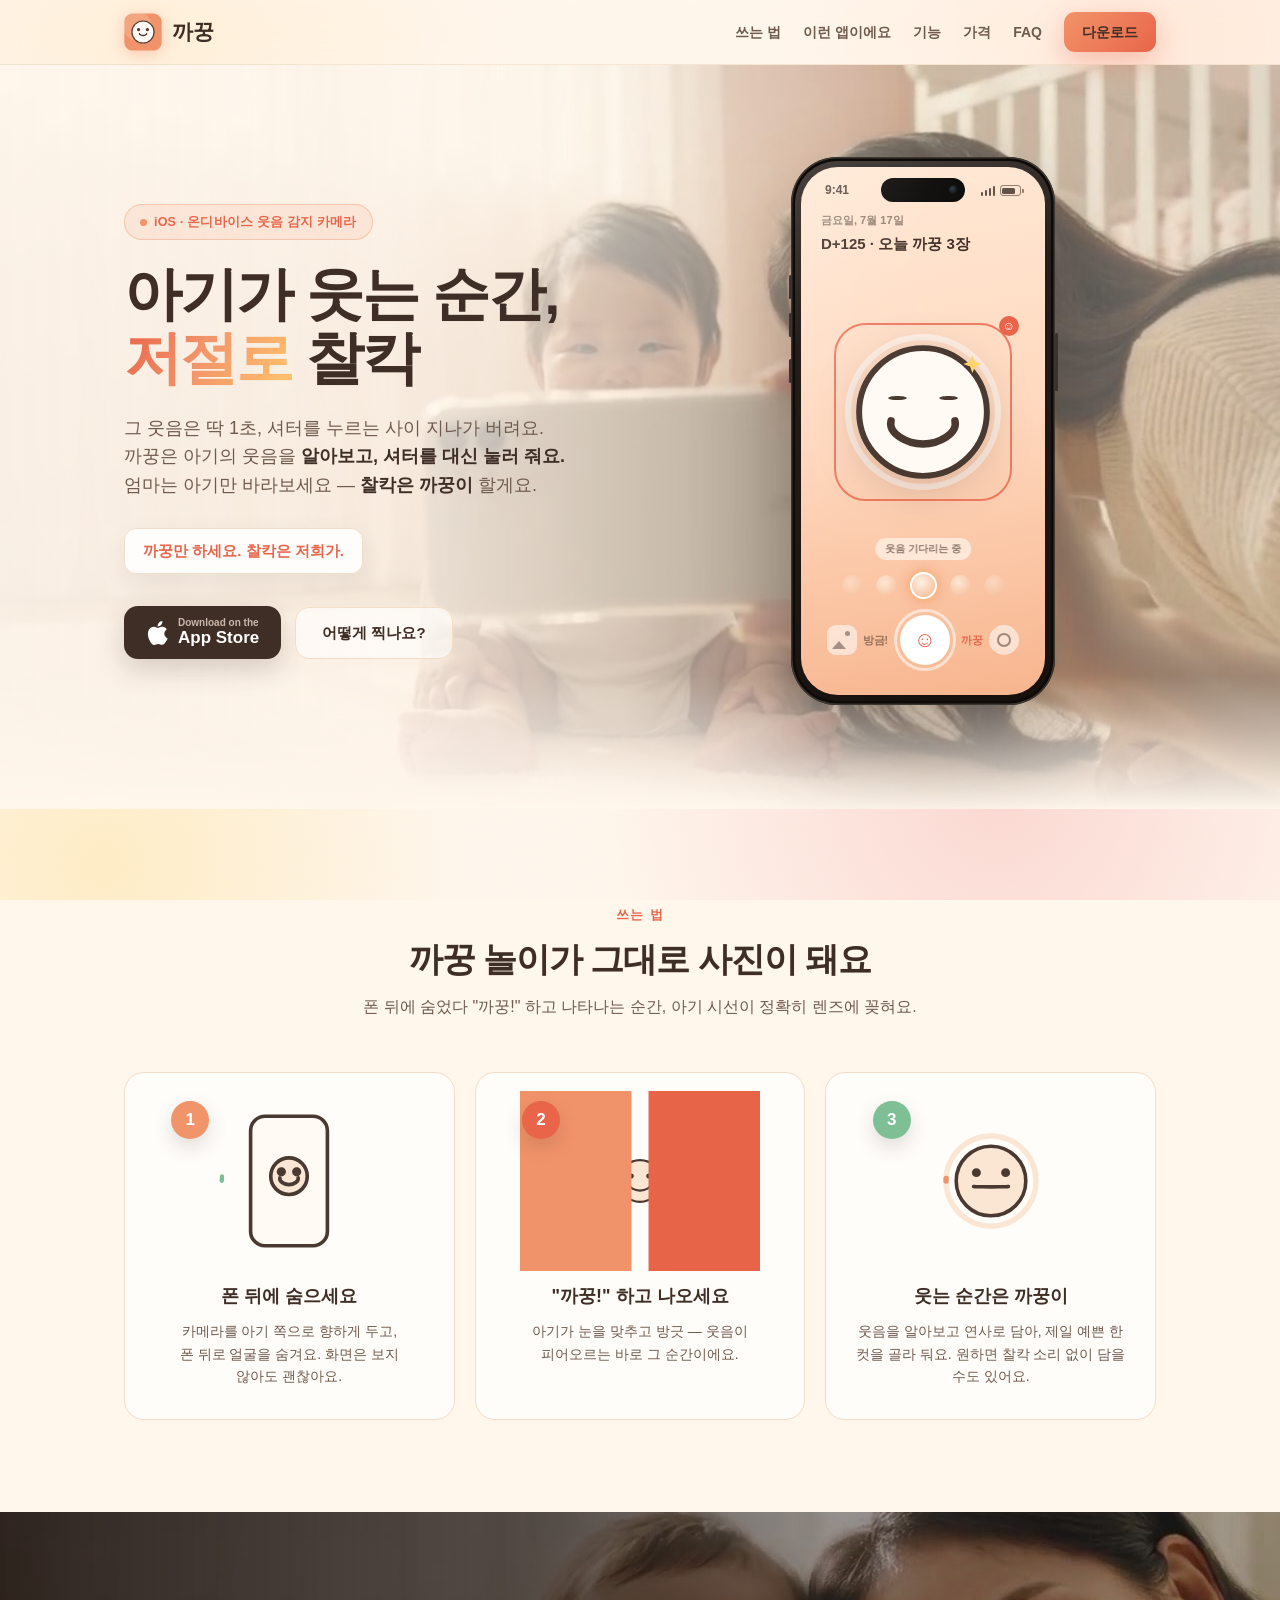
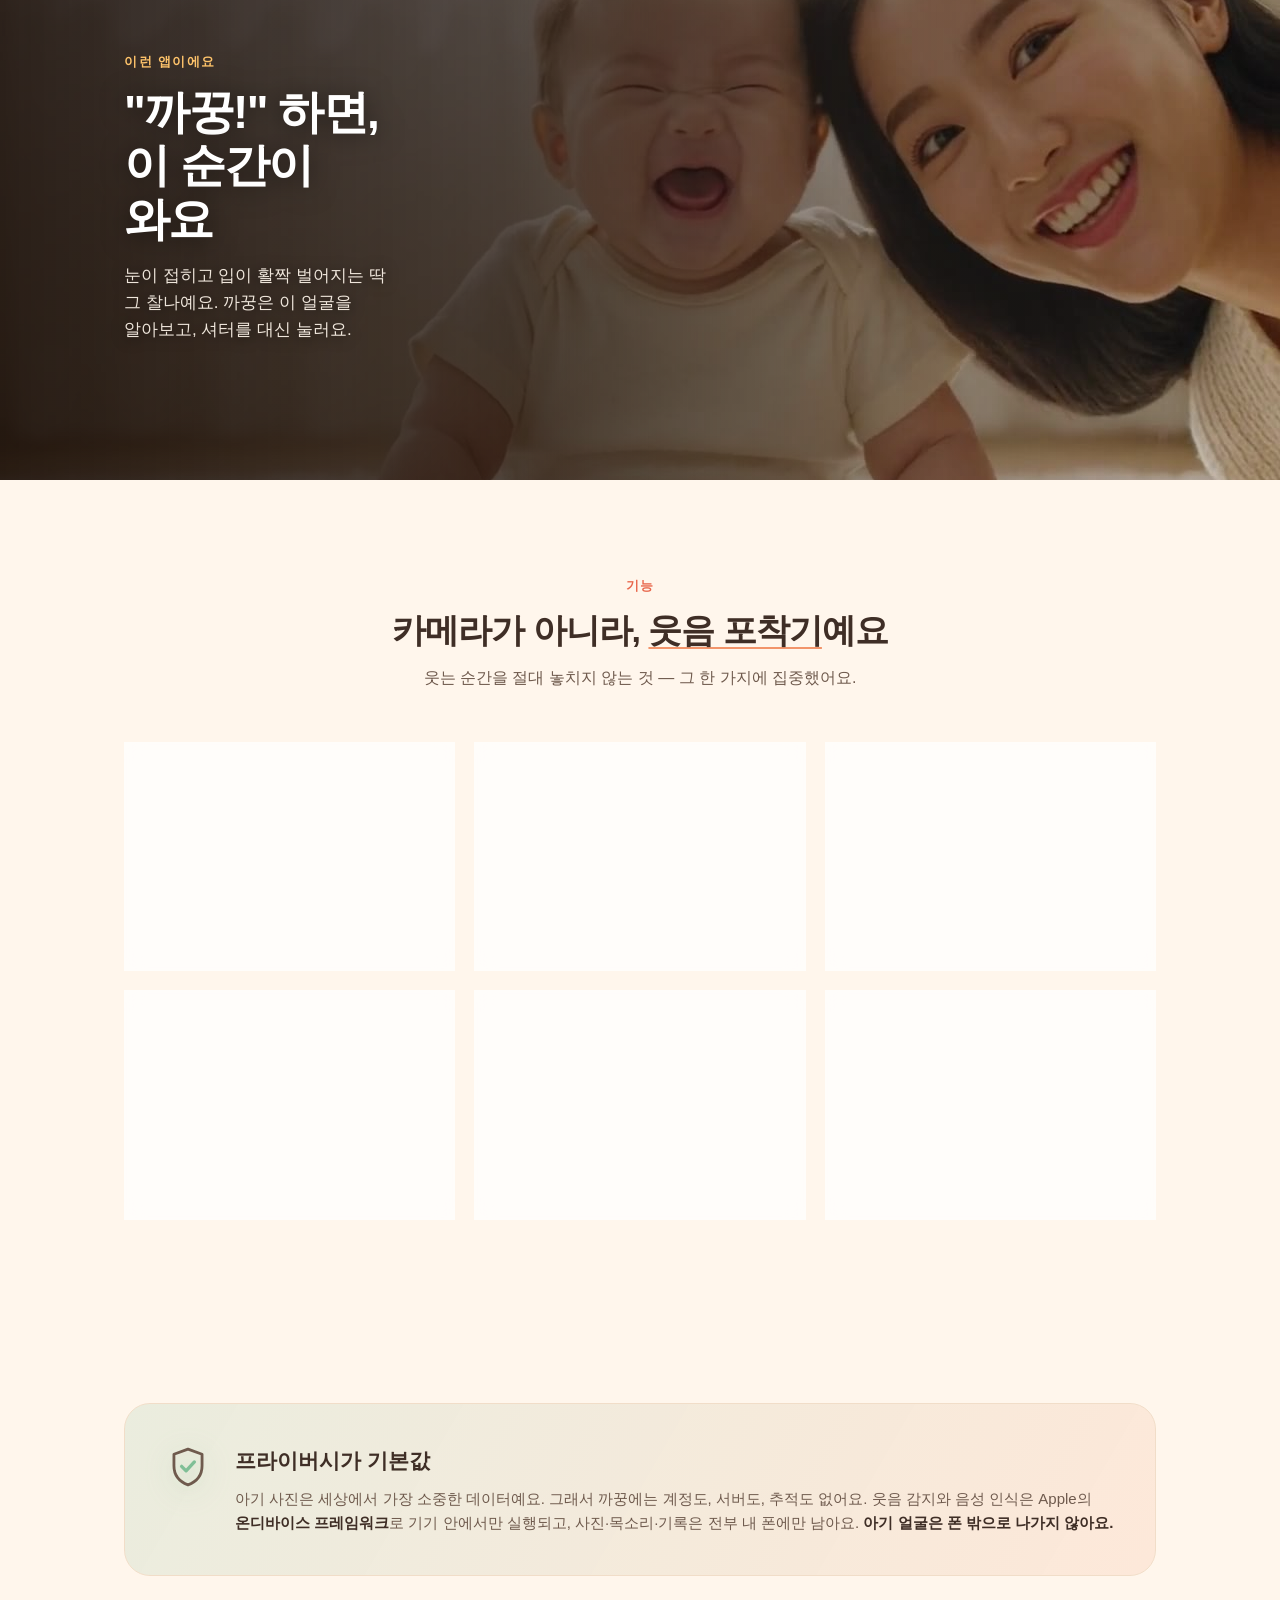
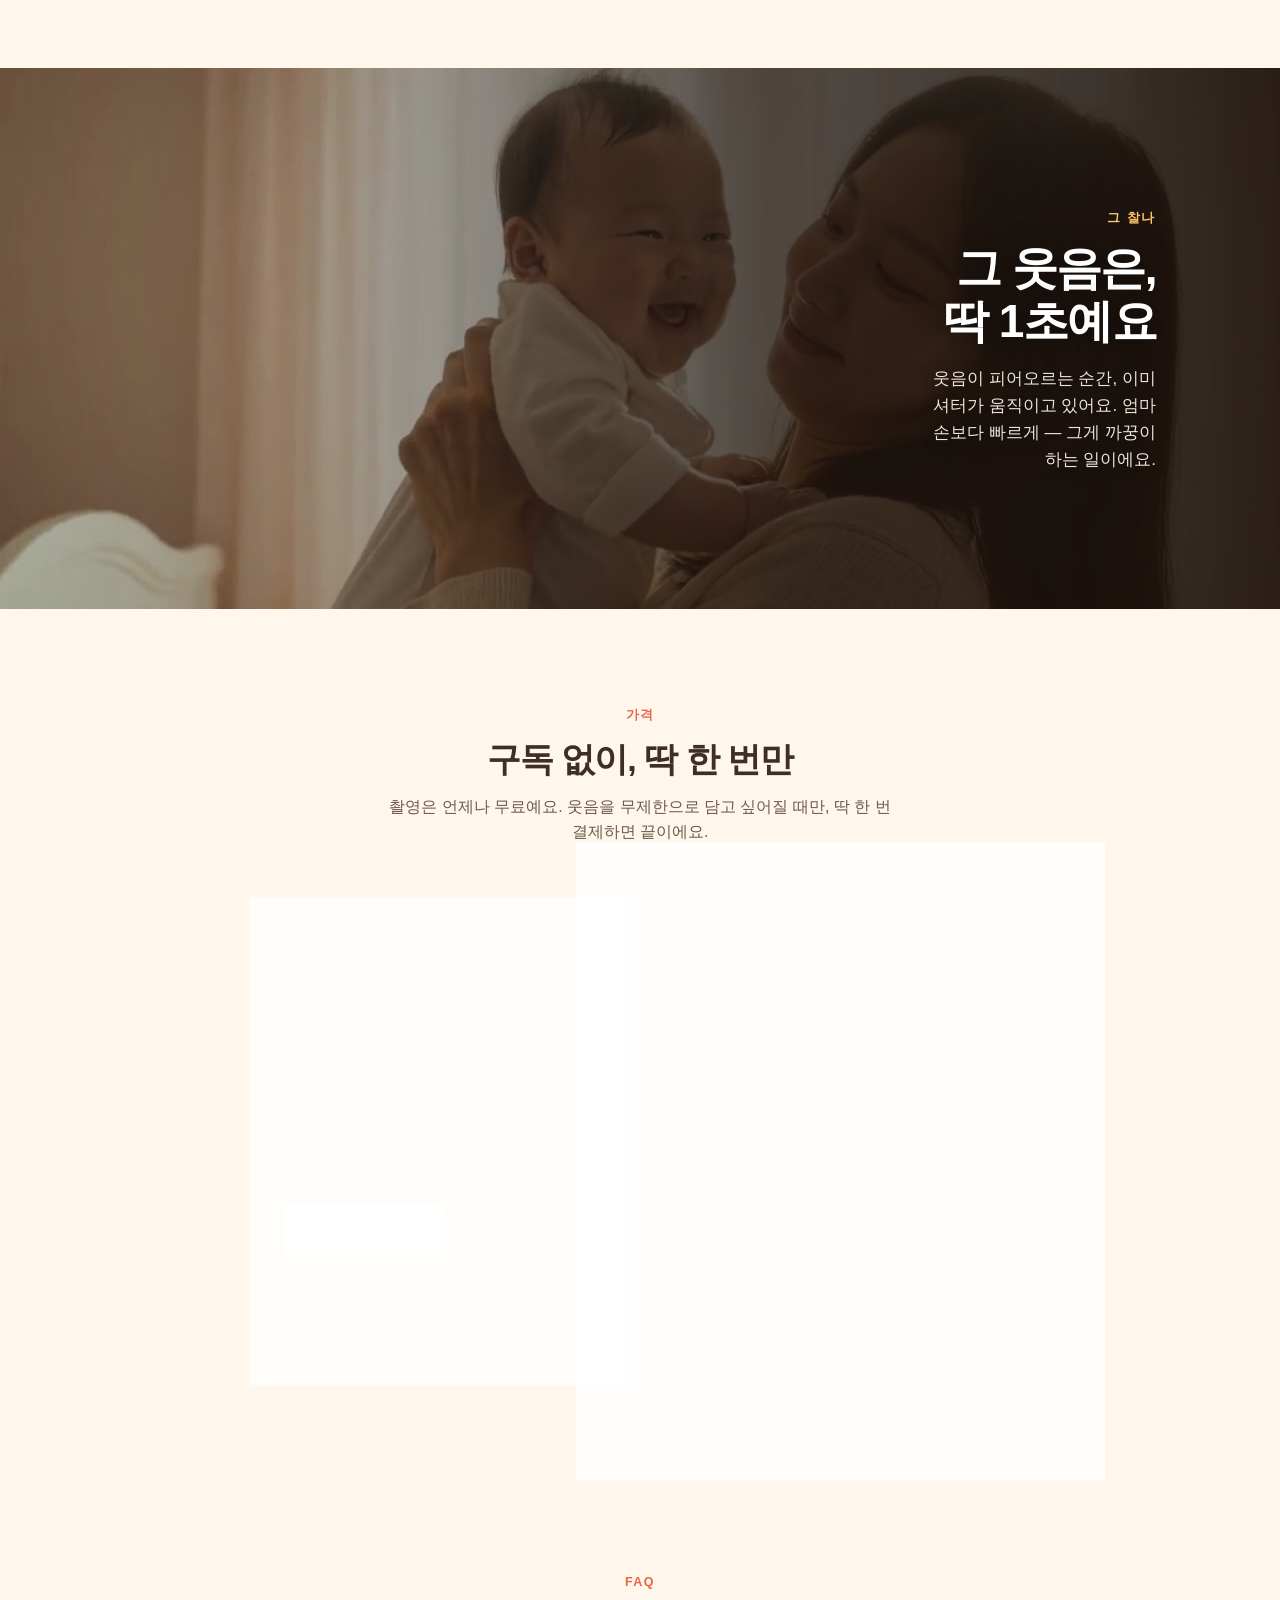
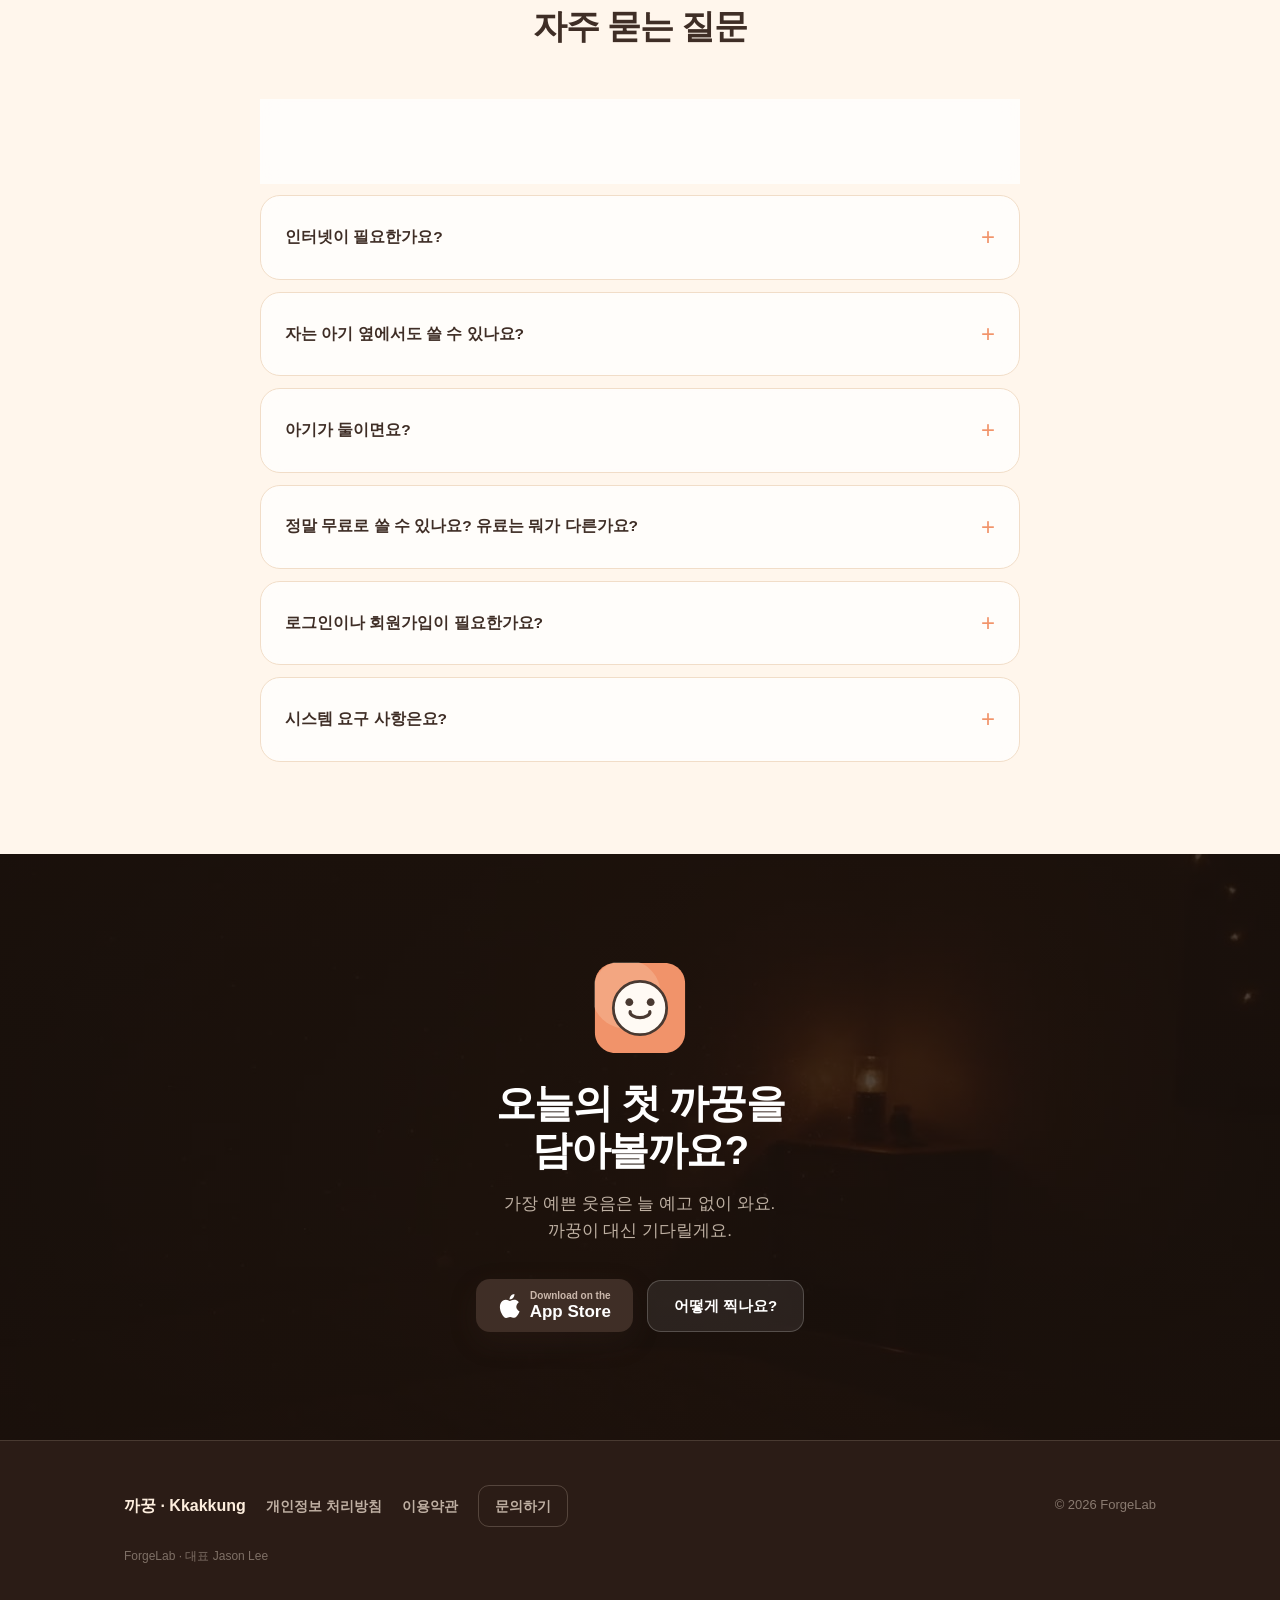
==== commit f35792f6: "웹 코치마크 제거 — 앱 전용 패턴으로 정리 코치마크는 iOS 앱 첫 실행 온보딩 전용으로 유지하고, 웹의 오버레이 스크립트·CSS 전부 제거. styles.css?v=202607" ====
--- a/docs/index.html
+++ b/docs/index.html
@@ -9,7 +9,7 @@
 <meta property="og:description" content="온디바이스 AI가 아기의 웃음을 알아보고 셔터를 대신 눌러요. 까꿍만 하세요, 찰칵은 저희가." />
 <meta property="og:type" content="website" />
 <link rel="icon" href="data:image/svg+xml,%3Csvg xmlns='http://www.w3.org/2000/svg' viewBox='0 0 64 64'%3E%3Crect x='4' y='4' width='56' height='56' rx='16' fill='%23F2946A'/%3E%3Ccircle cx='32' cy='30' r='16' fill='none' stroke='%234A3A32' stroke-width='3.5'/%3E%3Ccircle cx='26' cy='27' r='2.4' fill='%234A3A32'/%3E%3Ccircle cx='38' cy='27' r='2.4' fill='%234A3A32'/%3E%3Cpath d='M25 33 Q32 40 39 33' fill='none' stroke='%234A3A32' stroke-width='3.5' stroke-linecap='round'/%3E%3C/svg%3E" />
-<link rel="stylesheet" href="styles.css?v=20260718e" />
+<link rel="stylesheet" href="styles.css?v=20260718f" />
 </head>
 <body>
 
@@ -423,147 +423,5 @@
 
 </script>
 
-<script>
-/* ---------- 첫 방문 코치마크 — 손그림 화살표가 스스로 그려진다 (탭하면 해제, 1회) ---------- */
-(function () {
-  var KEY = 'kkCoachSeen';
-  try { if (localStorage.getItem(KEY)) return; } catch (e) { return; }
-
-  var SPECS = [
-    { sel: '.phone-wrap',        text: '웃음 게이지가 차면\n저절로 찰칵!', tint: '#e8654a',
-      tipX: 0.16, tipY: 0.32, dx: -168, dy: -76, flip: false },
-    { sel: '.hero .store-badge', text: '출시되면 여기서 만나요',            tint: '#f2946a',
-      tipX: 0.35, tipY: 0,    dx: -54,  dy: -118, flip: true },
-    { sel: '.hero .btn.ghost',   text: '쓰는 법은 3초면 충분해요',          tint: '#7fbf96',
-      tipX: 0.6,  tipY: 1,    dx: 128,  dy: 96,  flip: true }
-  ];
-  var reduced = matchMedia('(prefers-reduced-motion: reduce)').matches;
-  var overlay, svgEl, arrows = [], rafId = null, start = 0;
-
-  function smooth(x) { x = Math.min(Math.max(x, 0), 1); return x * x * (3 - 2 * x); }
-
-  function arrowPath(from, to, flip) {
-    var dx = to.x - from.x, dy = to.y - from.y;
-    var len = Math.max(Math.hypot(dx, dy), 1);
-    var ux = dx / len, uy = dy / len;
-    var sign = flip ? -1 : 1;
-    var nx = -uy * sign, ny = ux * sign;
-    var cx = from.x + ux * len * 0.5 + nx * len * 0.30;
-    var cy = from.y + uy * len * 0.5 + ny * len * 0.30;
-    var d = 'M' + from.x + ' ' + from.y + ' Q' + cx + ' ' + cy + ' ' + to.x + ' ' + to.y;
-    var ang = Math.atan2(to.y - cy, to.x - cx);
-    var head = '';
-    [0.8 * Math.PI, -0.8 * Math.PI].forEach(function (da) {
-      head += 'M' + to.x + ' ' + to.y +
-              ' L' + (to.x + Math.cos(ang + da) * 12) + ' ' + (to.y + Math.sin(ang + da) * 12);
-    });
-    return { d: d, head: head };
-  }
-
-  function layout() {
-    if (!svgEl) return 0;
-    svgEl.innerHTML = '';
-    overlay.querySelectorAll('.coach-label').forEach(function (l) { l.remove(); });
-    arrows = [];
-    var vw = innerWidth, vh = innerHeight, idx = 0;
-    SPECS.forEach(function (spec) {
-      var el = document.querySelector(spec.sel);
-      if (!el) return;
-      var r = el.getBoundingClientRect();
-      if (r.bottom < 40 || r.top > vh - 60 || r.width === 0) return;
-      var tip = { x: r.left + r.width * spec.tipX, y: r.top + r.height * spec.tipY };
-      var lx = Math.min(Math.max(tip.x + spec.dx, 86), vw - 86);
-      var ly = Math.min(Math.max(tip.y + spec.dy, 46), vh - 60);
-      var from = { x: lx, y: ly + (spec.dy < 0 ? 24 : -24) };
-      var g = arrowPath(from, tip, spec.flip);
-
-      function mk(d, color, w) {
-        var pth = document.createElementNS('http://www.w3.org/2000/svg', 'path');
-        pth.setAttribute('d', d);
-        pth.setAttribute('fill', 'none');
-        pth.setAttribute('stroke', color);
-        pth.setAttribute('stroke-width', w);
-        pth.setAttribute('stroke-linecap', 'round');
-        svgEl.appendChild(pth);
-        return pth;
-      }
-      var wPath = mk(g.d, '#fffbf4', 3);
-      var cPath = mk(g.d, spec.tint, 3.5);
-      var hPath = mk(g.head, spec.tint, 3.5);
-      var L = wPath.getTotalLength();
-
-      var label = document.createElement('div');
-      label.className = 'coach-label';
-      label.textContent = spec.text;
-      label.style.left = lx + 'px';
-      label.style.top = ly + 'px';
-      label.style.transitionDelay = (0.15 + idx * 0.28) + 's';
-      overlay.appendChild(label);
-
-      arrows.push({ w: wPath, c: cPath, h: hPath, len: L, delay: 0.15 + idx * 0.3 });
-      idx++;
-    });
-    return idx;
-  }
-
-  function seg(path, L, f, t) {
-    var s = Math.max(t - f, 0) * L;
-    path.style.strokeDasharray = s + ' ' + (L + 10);
-    path.style.strokeDashoffset = (-f * L) + '';
-  }
-
-  function tick(now) {
-    var t = (now - start) / 1000;
-    arrows.forEach(function (a) {
-      var e = t - a.delay;
-      if (e < 0) { seg(a.w, a.len, 0, 0); seg(a.c, a.len, 0, 0); a.h.style.opacity = 0; return; }
-      var p = (e % 3.6) / 3.6;
-      var whiteTo = smooth(p / 0.28);
-      var colorTo = smooth((p - 0.28) / 0.27);
-      var from = smooth((p - 0.68) / 0.24);
-      seg(a.w, a.len, from, Math.max(whiteTo, from));
-      seg(a.c, a.len, from, Math.max(colorTo, from));
-      a.h.style.opacity = p < 0.28 ? smooth((p - 0.22) / 0.06)
-                        : p < 0.85 ? 1 : 1 - smooth((p - 0.85) / 0.07);
-    });
-    rafId = requestAnimationFrame(tick);
-  }
-
-  function dismiss() {
-    if (rafId) cancelAnimationFrame(rafId);
-    try { localStorage.setItem(KEY, '1'); } catch (e) {}
-    overlay.classList.remove('show');
-    overlay.classList.add('out');
-    setTimeout(function () { overlay.remove(); }, 380);
-    removeEventListener('resize', layout);
-  }
-
-  function show() {
-    overlay = document.createElement('div');
-    overlay.className = 'coach';
-    svgEl = document.createElementNS('http://www.w3.org/2000/svg', 'svg');
-    overlay.appendChild(svgEl);
-    var hint = document.createElement('div');
-    hint.className = 'coach-hint';
-    hint.textContent = '아무 곳이나 탭하면 시작돼요';
-    overlay.appendChild(hint);
-    document.body.appendChild(overlay);
-
-    if (!layout()) { overlay.remove(); return; }
-    overlay.addEventListener('click', dismiss);
-    addEventListener('resize', layout);
-    requestAnimationFrame(function () { overlay.classList.add('show'); });
-    if (reduced) {
-      arrows.forEach(function (a) { seg(a.w, a.len, 0, 1); seg(a.c, a.len, 0, 1); a.h.style.opacity = 1; });
-    } else {
-      start = performance.now();
-      rafId = requestAnimationFrame(tick);
-    }
-  }
-
-  setTimeout(show, 1200);
-})();
-</script>
-
 </body>
 </html>
--- a/docs/styles.css
+++ b/docs/styles.css
@@ -517,33 +517,3 @@
   .cta h2 { font-size: 30px; }
   section { padding: 68px 0; }
 }
-
-/* ------------------------------ 코치마크 (첫 방문 1회, Nine90 패턴) ------------------------------ */
-.coach {
-  position: fixed; inset: 0; z-index: 200; cursor: pointer;
-  background: rgba(43, 28, 22, 0.56);
-  opacity: 0; transition: opacity 0.35s var(--ease);
-}
-.coach.show { opacity: 1; }
-.coach.out { opacity: 0; }
-.coach svg { position: absolute; inset: 0; width: 100%; height: 100%; pointer-events: none; }
-.coach-label {
-  position: absolute; transform: translate(-50%, -50%);
-  background: var(--cream); color: var(--text);
-  font-size: 13.5px; font-weight: 800; line-height: 1.45;
-  padding: 10px 15px; border-radius: 12px;
-  border: 1.5px solid rgba(242, 148, 106, 0.45);
-  box-shadow: 0 10px 26px rgba(0, 0, 0, 0.25);
-  max-width: 230px; text-align: center; white-space: pre-line;
-  pointer-events: none;
-  opacity: 0; translate: 0 8px;
-  transition: opacity 0.3s var(--ease), translate 0.3s var(--ease);
-}
-.coach.show .coach-label { opacity: 1; translate: 0 0; }
-.coach-hint {
-  position: absolute; left: 50%; bottom: 24px; transform: translateX(-50%);
-  color: rgba(255, 246, 236, 0.92); font-size: 13px; font-weight: 700;
-  pointer-events: none;
-  opacity: 0; transition: opacity 0.4s var(--ease) 0.6s;
-}
-.coach.show .coach-hint { opacity: 1; }
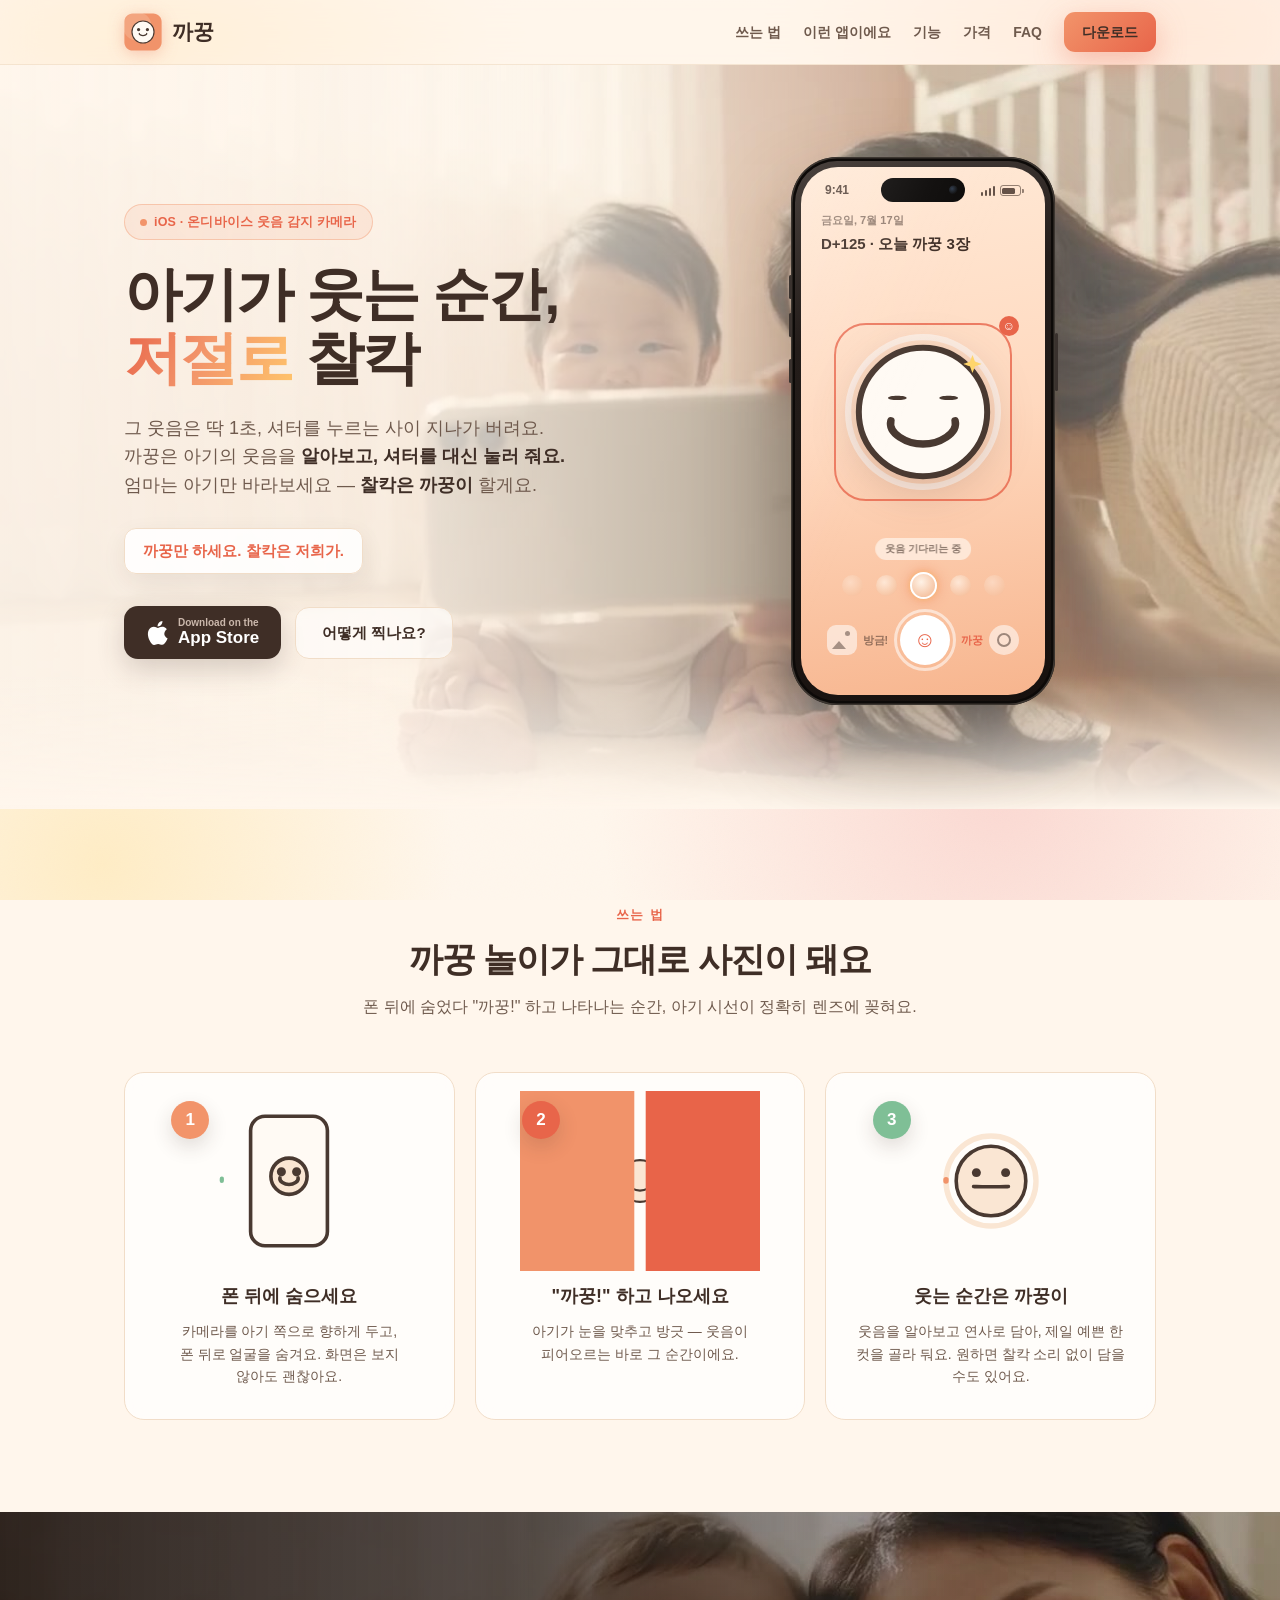
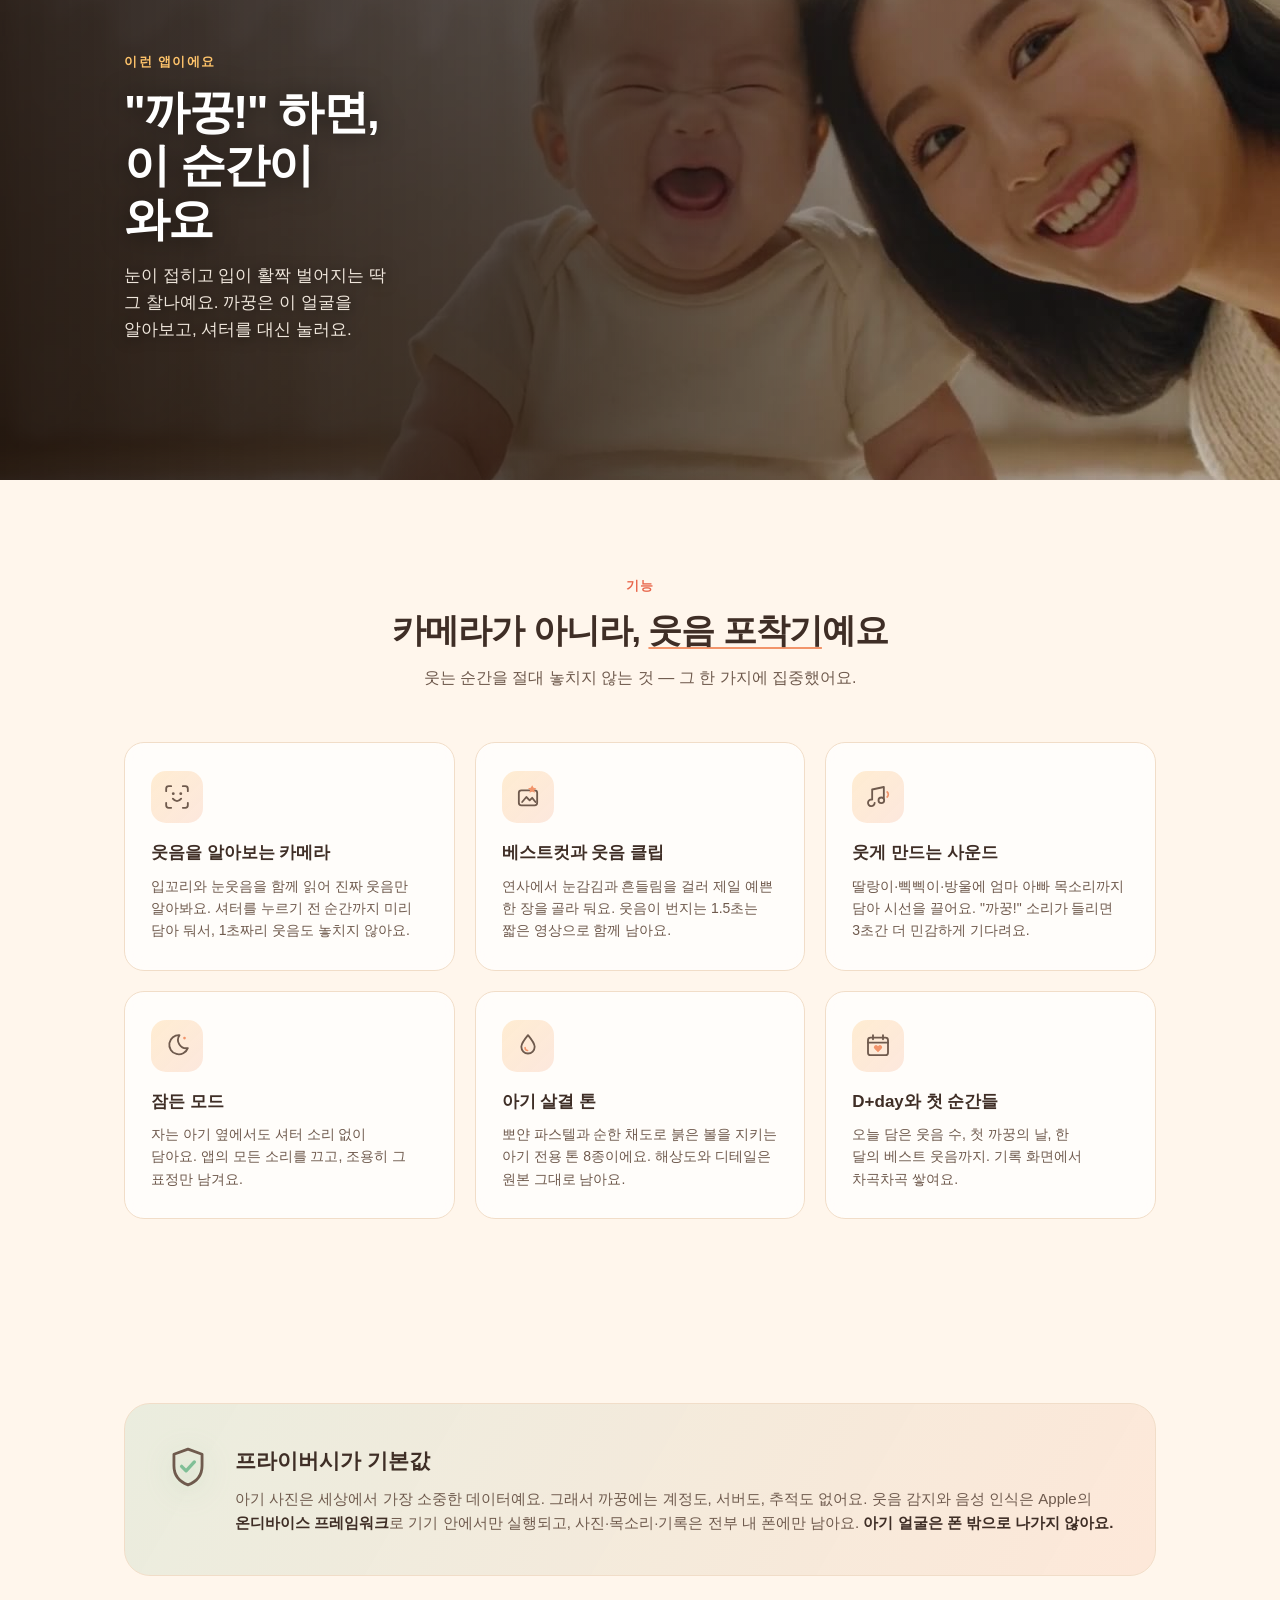
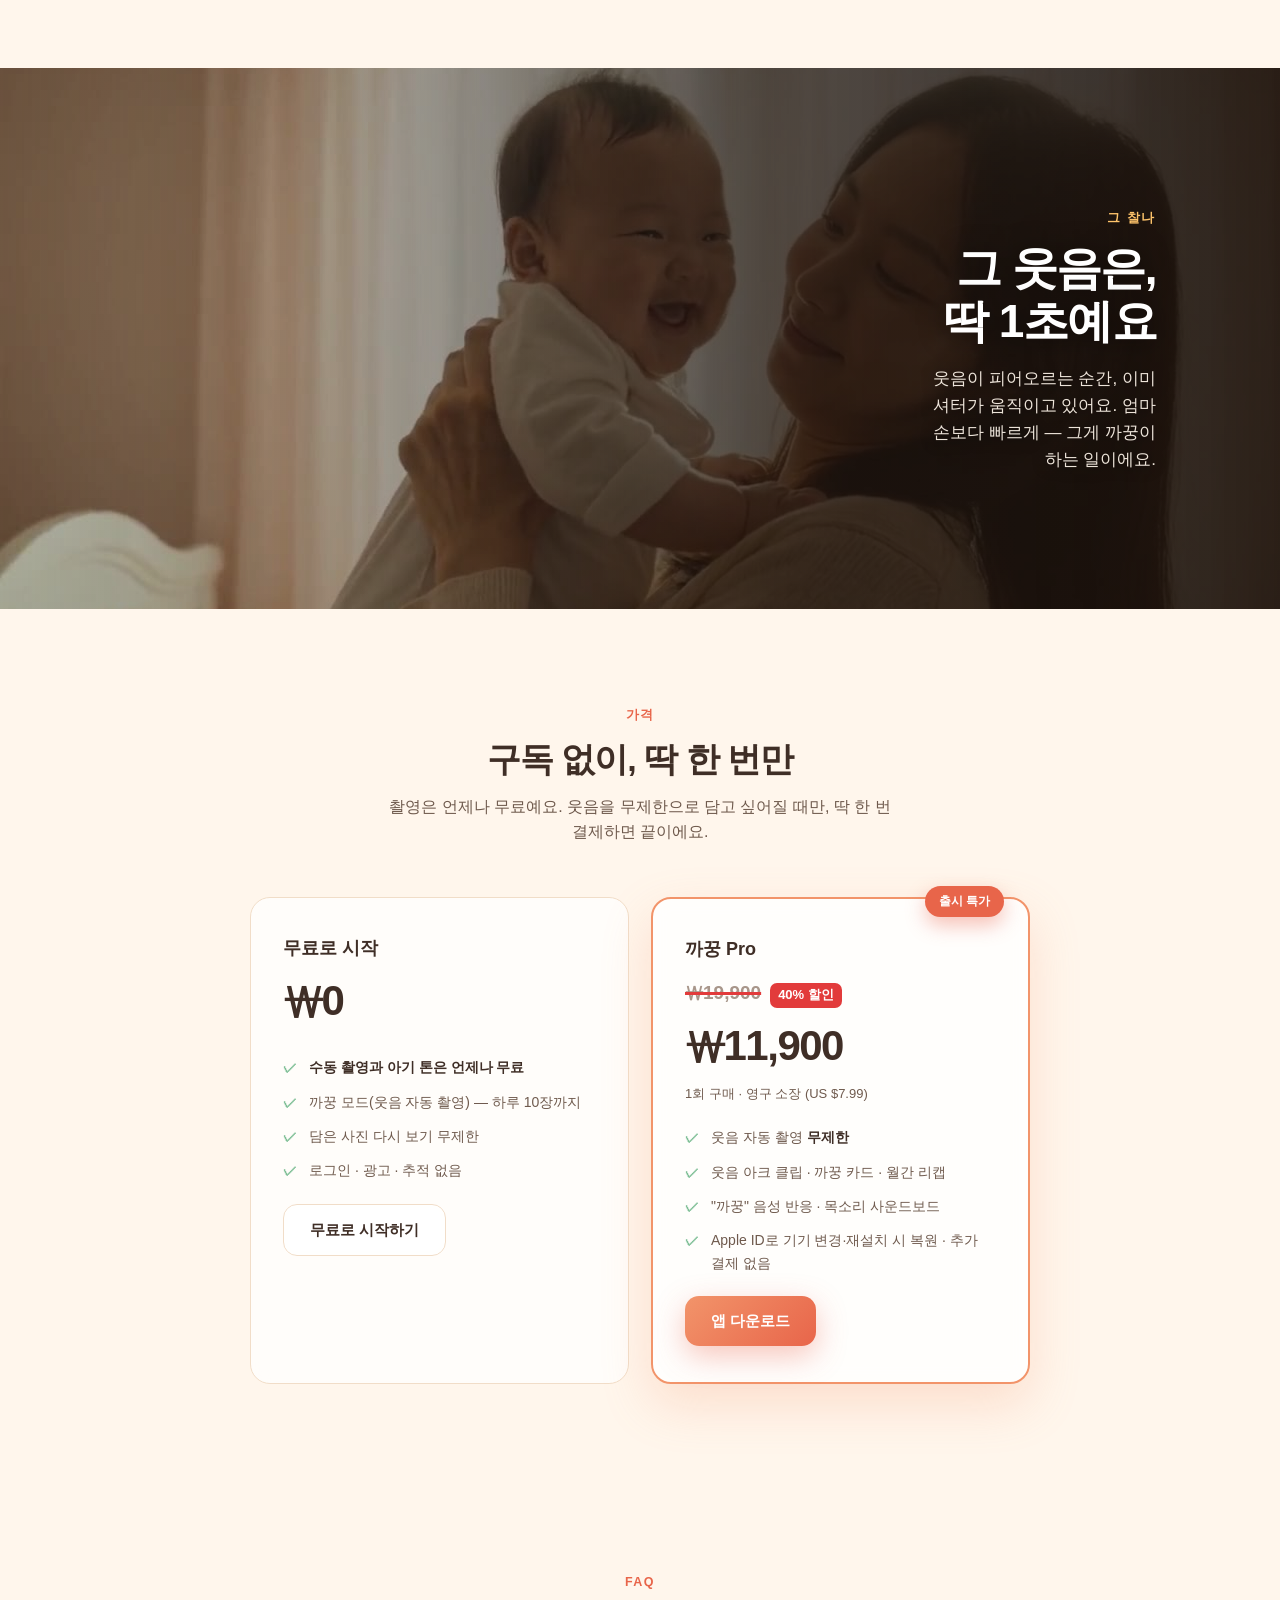
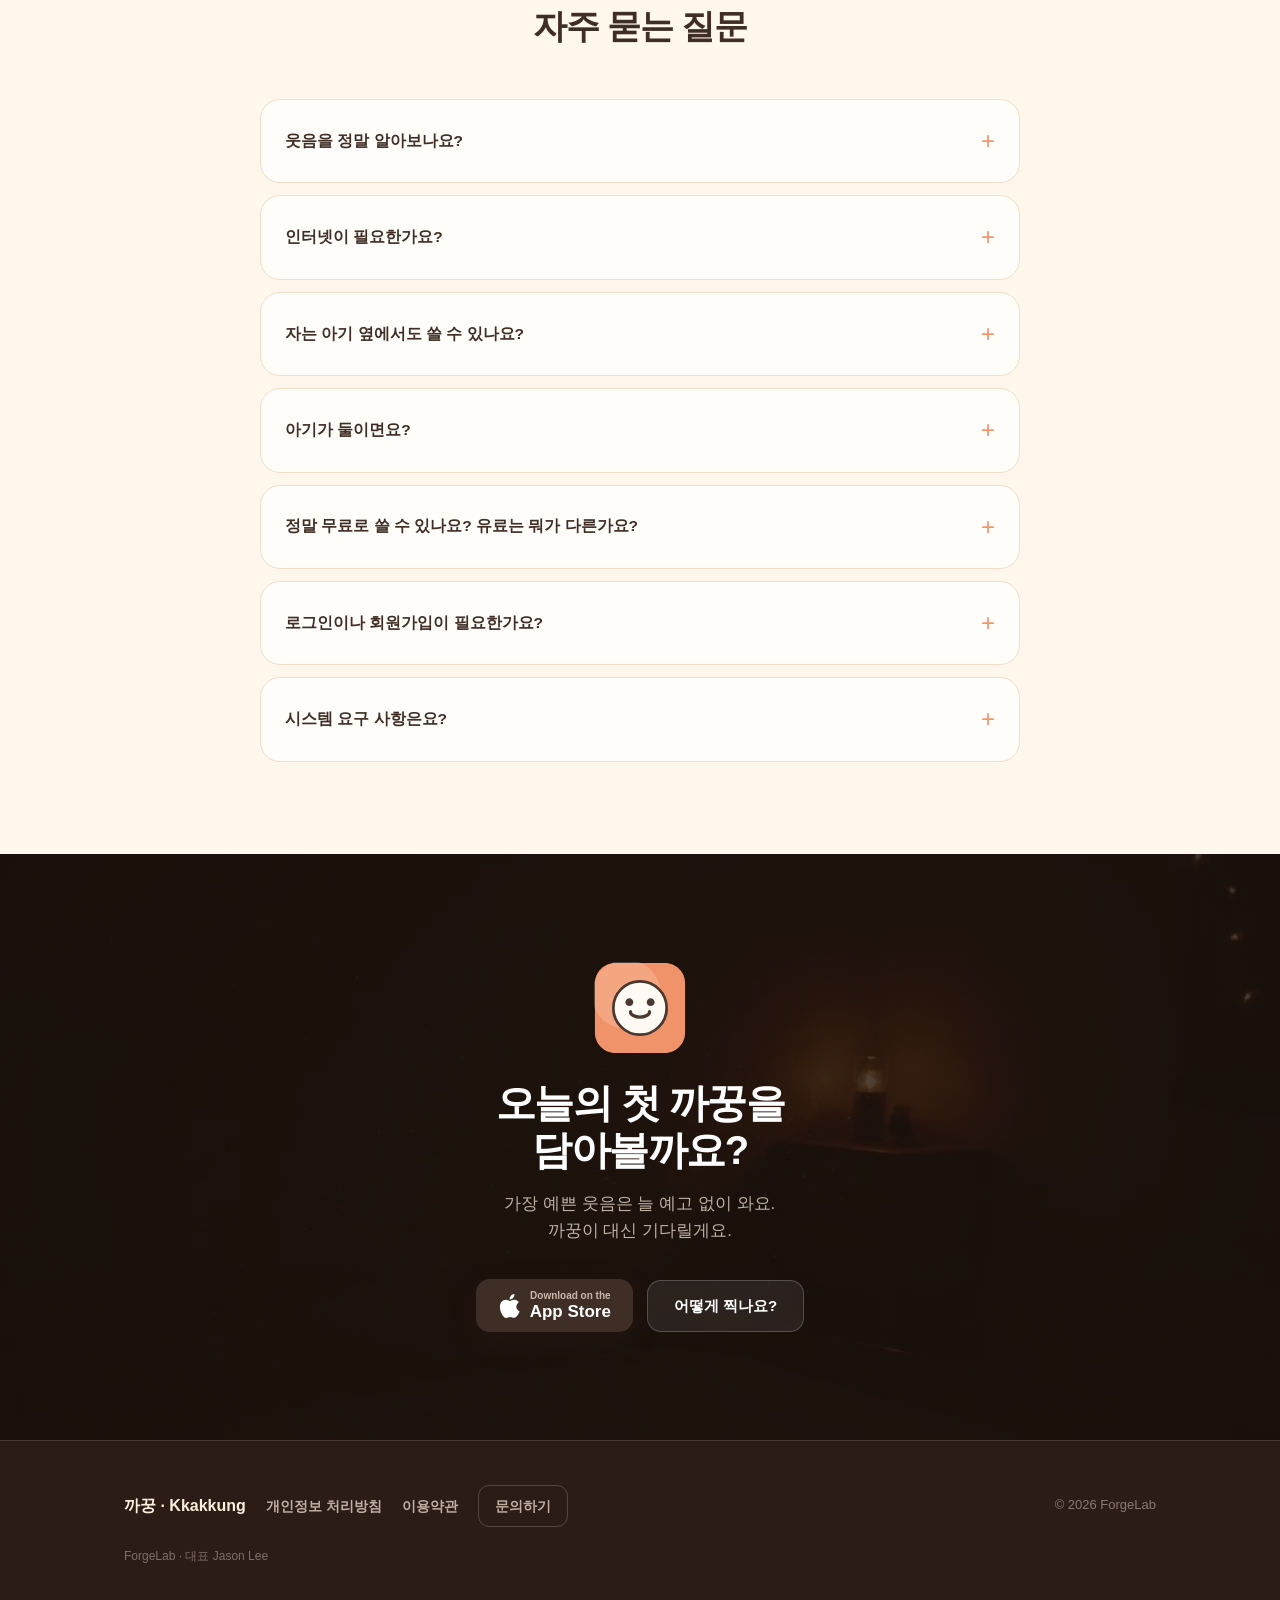
==== commit 8854f2da: "위젯 기능 제거 반영: 기능 카드·개인정보 문구에서 위젯 언급 삭제" ====
--- a/docs/index.html
+++ b/docs/index.html
@@ -192,7 +192,7 @@
       <div class="feature card">
         <span class="icon"><svg viewBox="0 0 36 36" aria-hidden="true"><g fill="none" stroke="#6f5a4d" stroke-width="2.2" stroke-linecap="round" stroke-linejoin="round"><rect x="6" y="8" width="24" height="21" rx="3"/><path d="M6 14h24M12 5v5M24 5v5"/></g><path d="M18 25.5l-4.2-4.1a2.6 2.6 0 0 1 3.7-3.7l.5.5.5-.5a2.6 2.6 0 0 1 3.7 3.7z" fill="#f2946a"/></svg></span>
         <h3>D+day와 첫 순간들</h3>
-        <p>오늘 담은 웃음 수, 첫 까꿍의 날, 일 년 전 오늘의 웃음까지. 위젯으로 홈 화면에서도 만나요.</p>
+        <p>오늘 담은 웃음 수, 첫 까꿍의 날, 한 달의 베스트 웃음까지. 기록 화면에서 차곡차곡 쌓여요.</p>
       </div>
     </div>
   </div>
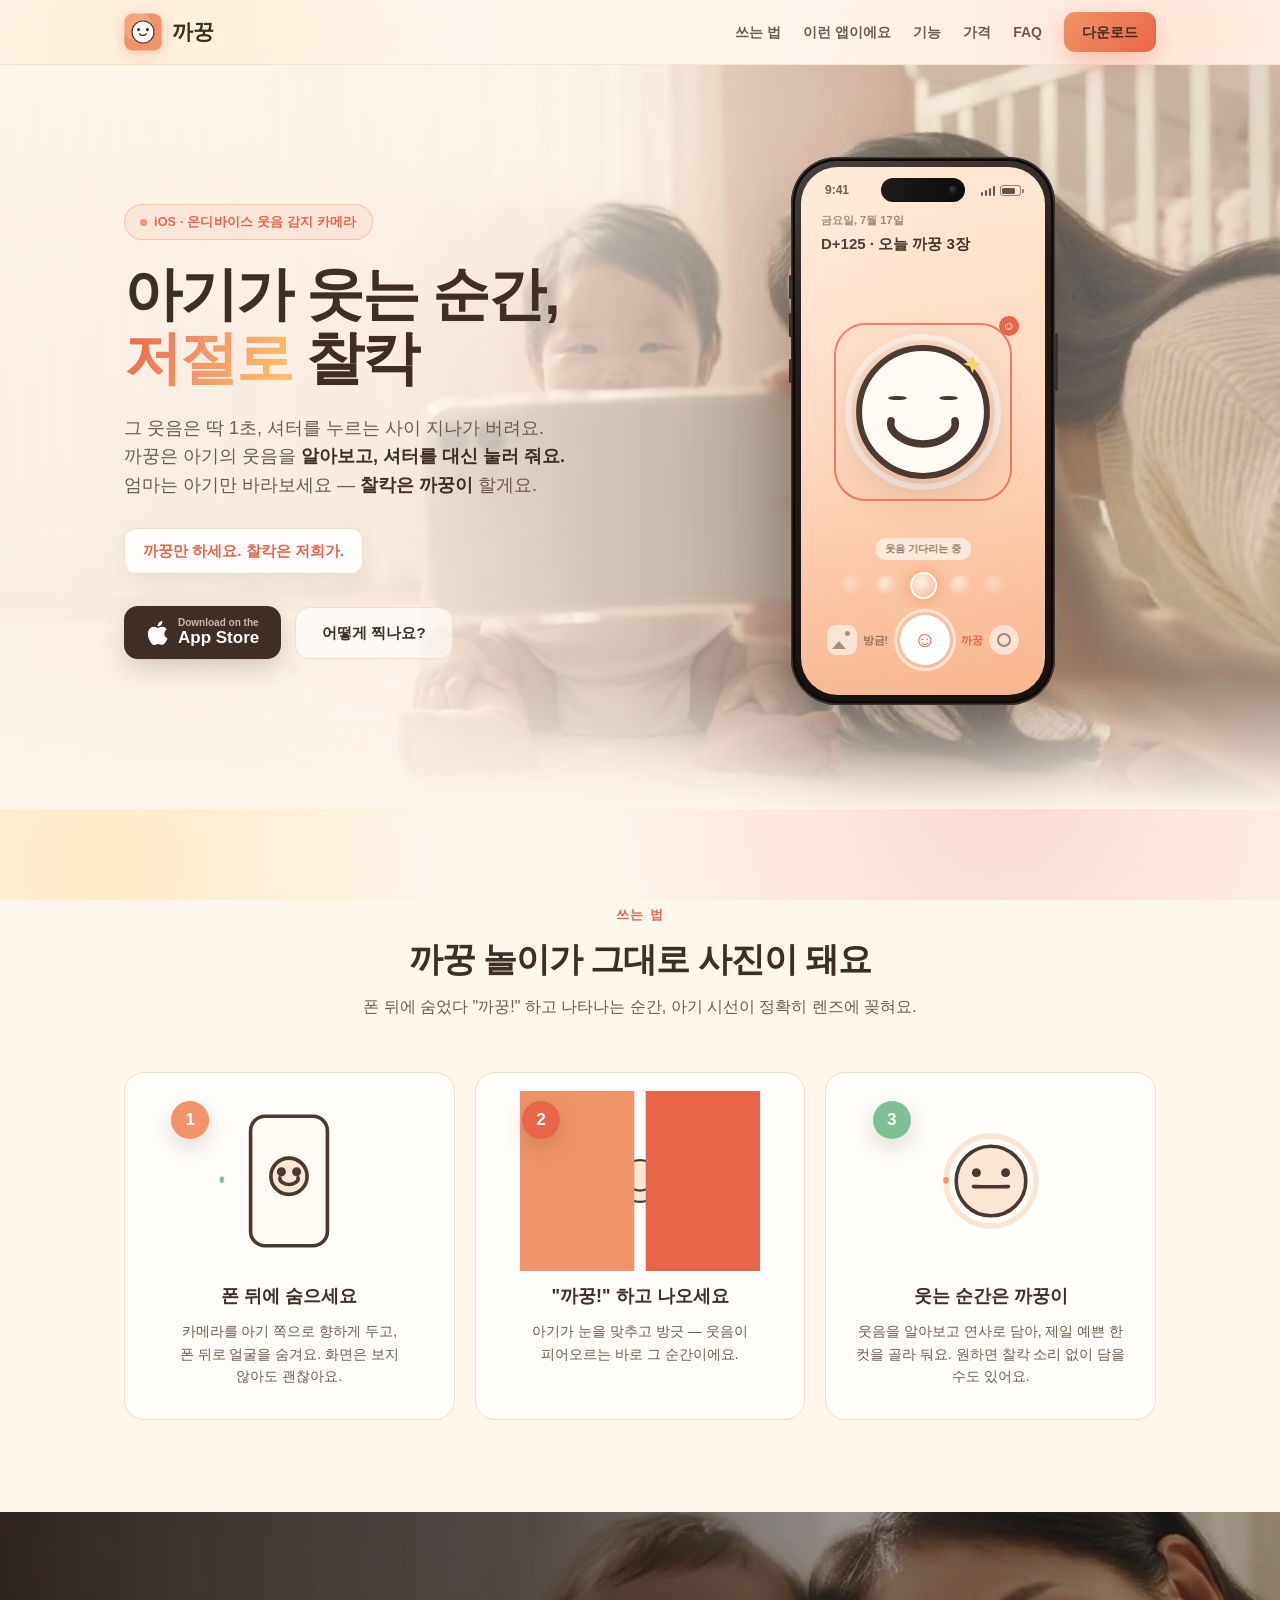
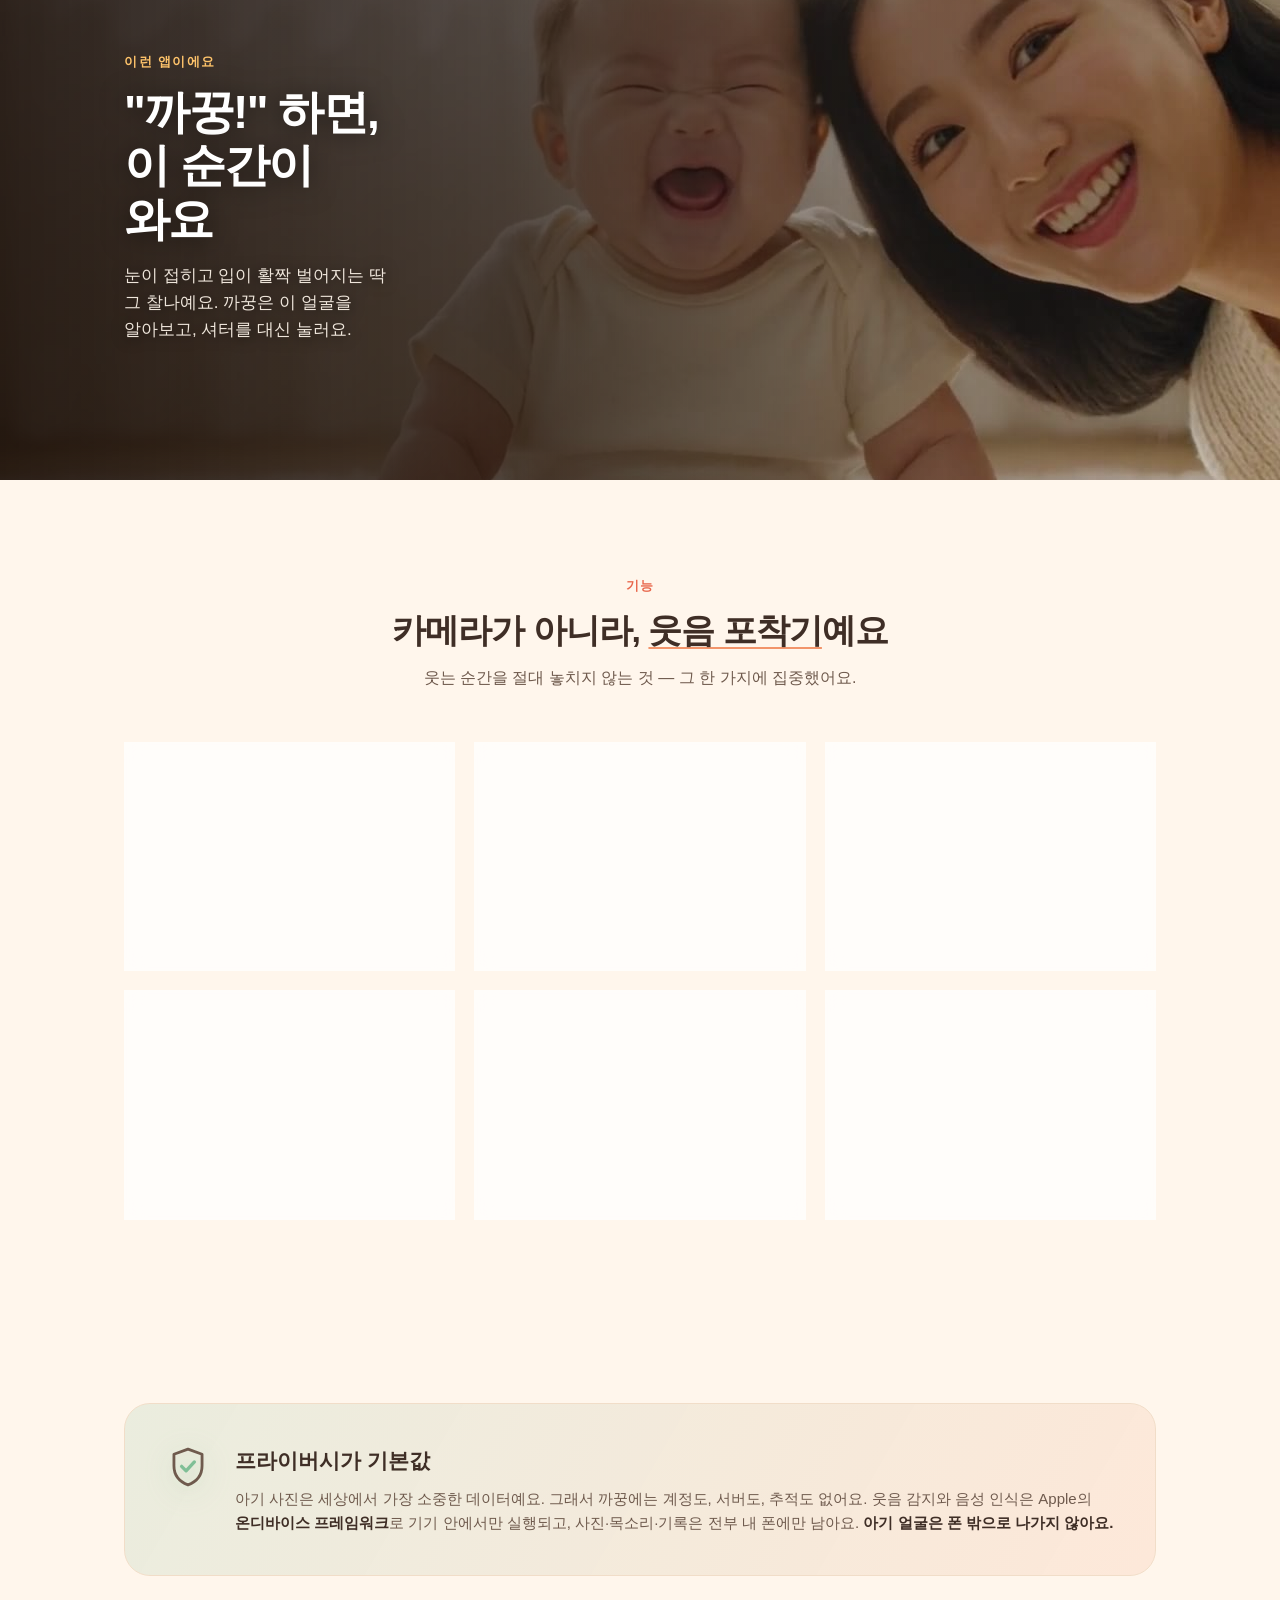
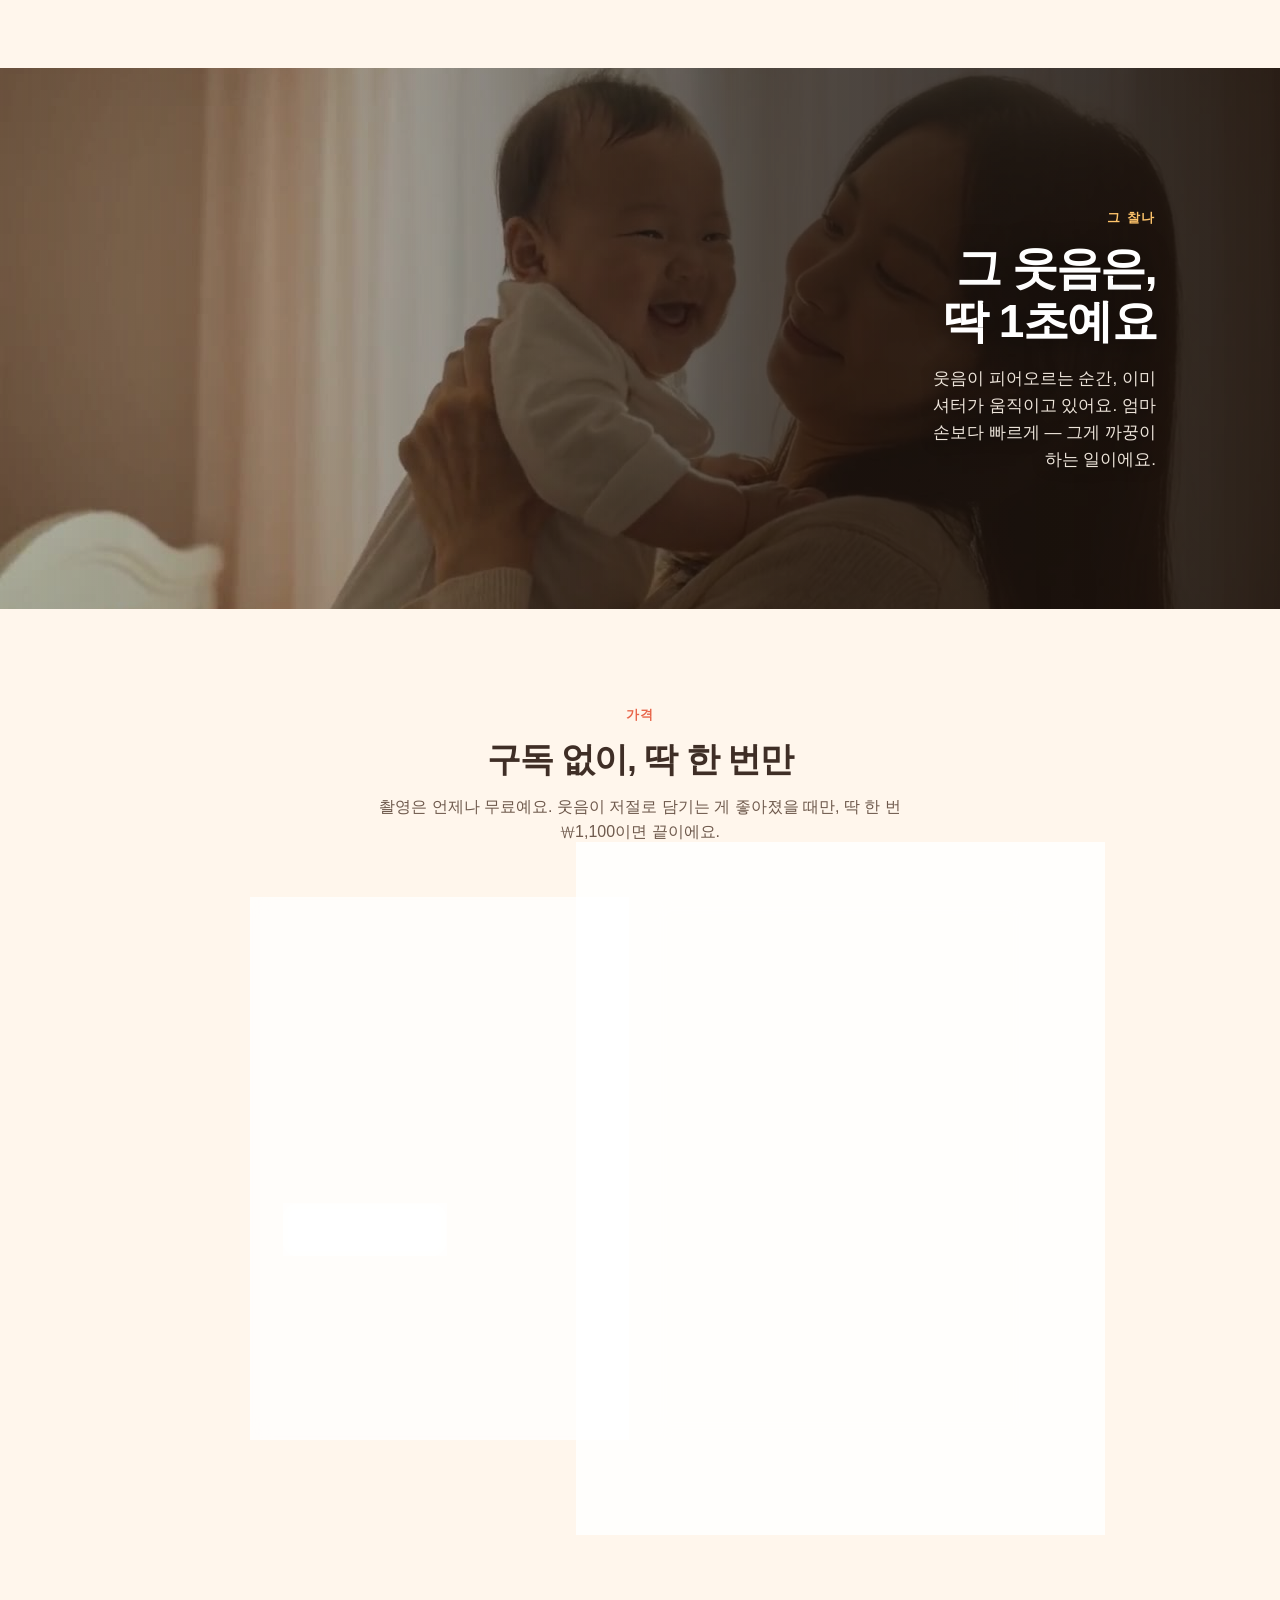
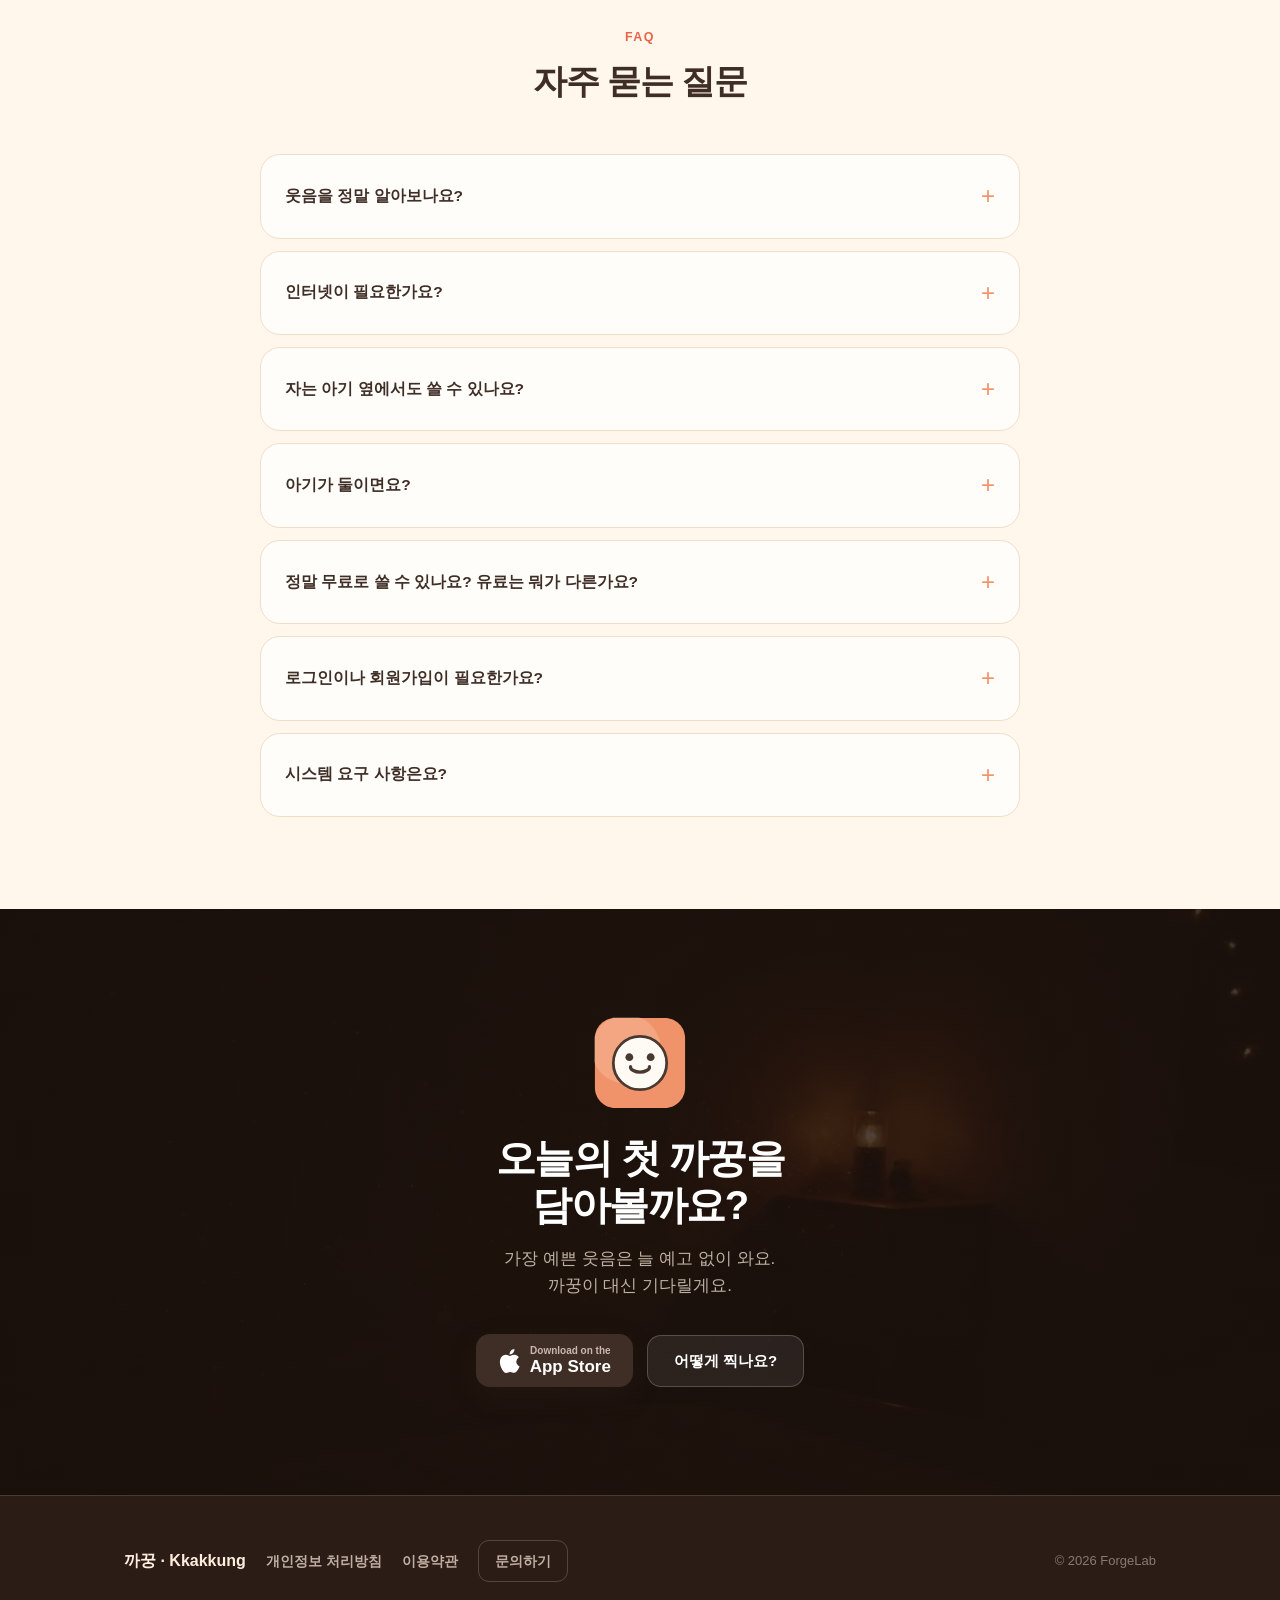
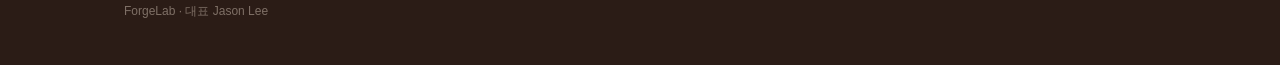
==== commit 8ed70800: "Pricing: KRW 1,100 unlock and a cumulative free trial The site advertised KRW 11,900 and a "10 per d" ====
--- a/docs/index.html
+++ b/docs/index.html
@@ -239,15 +239,15 @@
     <div class="sec-head reveal">
       <span class="eyebrow">가격</span>
       <h2>구독 없이, 딱 한 번만</h2>
-      <p>촬영은 언제나 무료예요. 웃음을 무제한으로 담고 싶어질 때만, 딱 한 번 결제하면 끝이에요.</p>
+      <p>촬영은 언제나 무료예요. 웃음이 저절로 담기는 게 좋아졌을 때만, 딱 한 번 ₩1,100이면 끝이에요.</p>
     </div>
     <div class="pricing stagger">
       <div class="price-card card">
         <h3>무료로 시작</h3>
         <div class="price">₩0</div>
         <ul>
-          <li><strong>수동 촬영과 아기 톤은 언제나 무료</strong></li>
-          <li>까꿍 모드(웃음 자동 촬영) — 하루 10장까지</li>
+          <li><strong>수동 촬영과 아기 톤 8종은 평생 무료</strong></li>
+          <li>까꿍 모드로 저절로 담기 — 10장 체험</li>
           <li>담은 사진 다시 보기 무제한</li>
           <li>로그인 · 광고 · 추적 없음</li>
         </ul>
@@ -257,15 +257,16 @@
         <span class="sale-badge">출시 특가</span>
         <h3>까꿍 Pro</h3>
         <div class="price-was-row">
-          <span class="price-was">₩19,900</span>
-          <span class="price-off">40% 할인</span>
+          <span class="price-was">₩4,400</span>
+          <span class="price-off">75% 할인</span>
         </div>
-        <div class="price">₩11,900</div>
-        <div class="price-note">1회 구매 · 영구 소장 (US $7.99)</div>
+        <div class="price">₩1,100</div>
+        <div class="price-note">1회 구매 · 영구 소장 · 해외 스토어는 현지 통화로 자동 환산</div>
         <ul>
-          <li>웃음 자동 촬영 <strong>무제한</strong></li>
-          <li>웃음 아크 클립 · 까꿍 카드 · 월간 리캡</li>
-          <li>"까꿍" 음성 반응 · 목소리 사운드보드</li>
+          <li>까꿍 모드로 저절로 담기 <strong>무제한</strong></li>
+          <li>"방금!" 되감기 무제한 — 놓친 순간도 구조</li>
+          <li>웃음 아크 클립 · "까꿍" 음성 반응</li>
+          <li>목소리 사운드보드 — 엄마·아빠 육성 녹음</li>
           <li>Apple ID로 기기 변경·재설치 시 복원 · 추가 결제 없음</li>
         </ul>
         <a class="btn primary" href="#download" style="margin-top: 22px;">앱 다운로드</a>
@@ -297,7 +298,7 @@
       </details>
       <details class="card">
         <summary>정말 무료로 쓸 수 있나요? 유료는 뭐가 다른가요?</summary>
-        <p>수동 촬영과 아기 톤 8종은 영원히 무료이고, 웃음 자동 촬영도 하루 10장까지 무료로 써 볼 수 있어요. 까꿍 Pro(1회 구매)는 자동 촬영 무제한, 웃음 아크 클립, 까꿍 카드·월간 리캡, 음성 반응·목소리 사운드보드를 열어 줘요. 구독이 아니라서, Apple ID로 언제든 복원돼요.</p>
+        <p>수동 촬영과 아기 톤 8종은 평생 무료예요. 여기에 더해, 웃음이 저절로 담기는 걸 10장까지 무료로 겪어 볼 수 있어요(까꿍 모드와 "방금!"이 함께 쓰는 체험분이에요). 다 쓰면 담긴 사진은 그대로 남고, 저절로 담기는 기능만 잠겨요. 까꿍 Pro(1회 구매 ₩1,100)는 그걸 무제한으로 열고 웃음 아크 클립, "까꿍" 음성 반응, 목소리 사운드보드까지 함께 열어 줘요. 구독이 아니라서, Apple ID로 언제든 복원돼요.</p>
       </details>
       <details class="card">
         <summary>로그인이나 회원가입이 필요한가요?</summary>
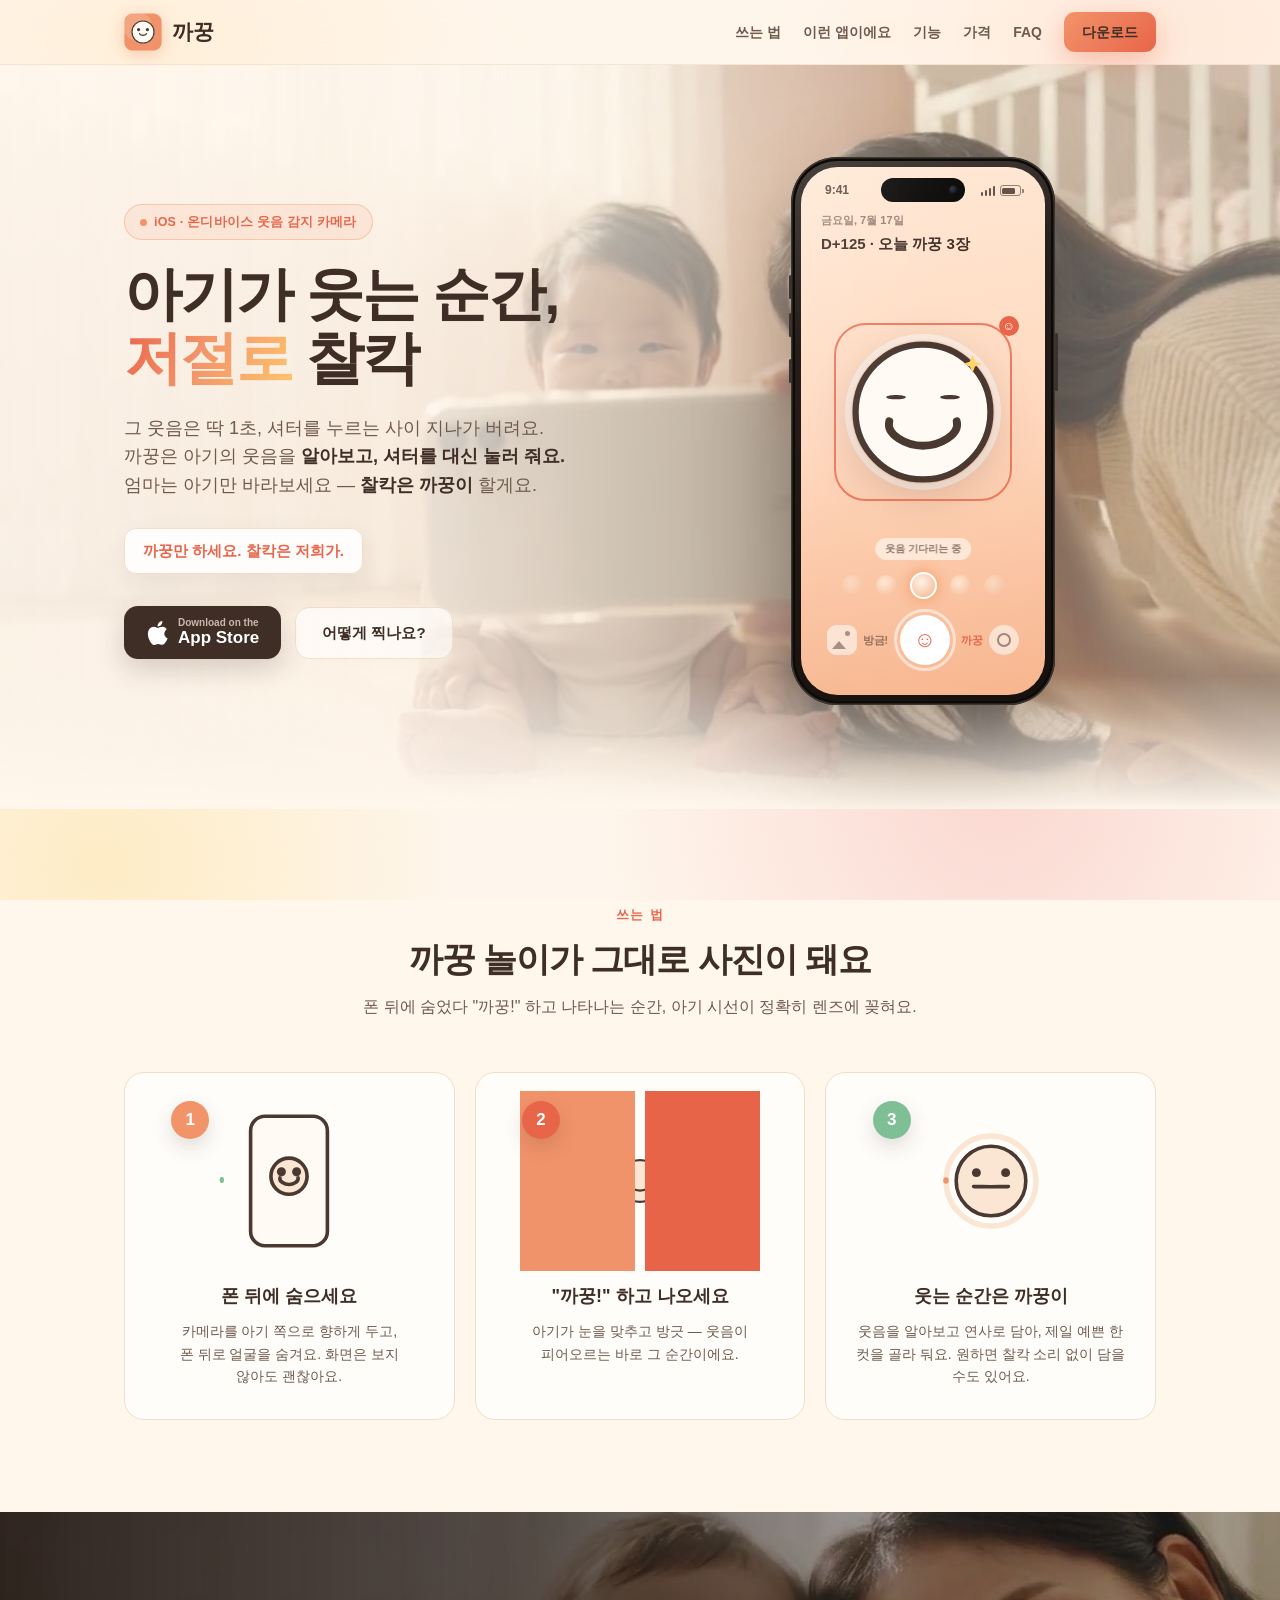
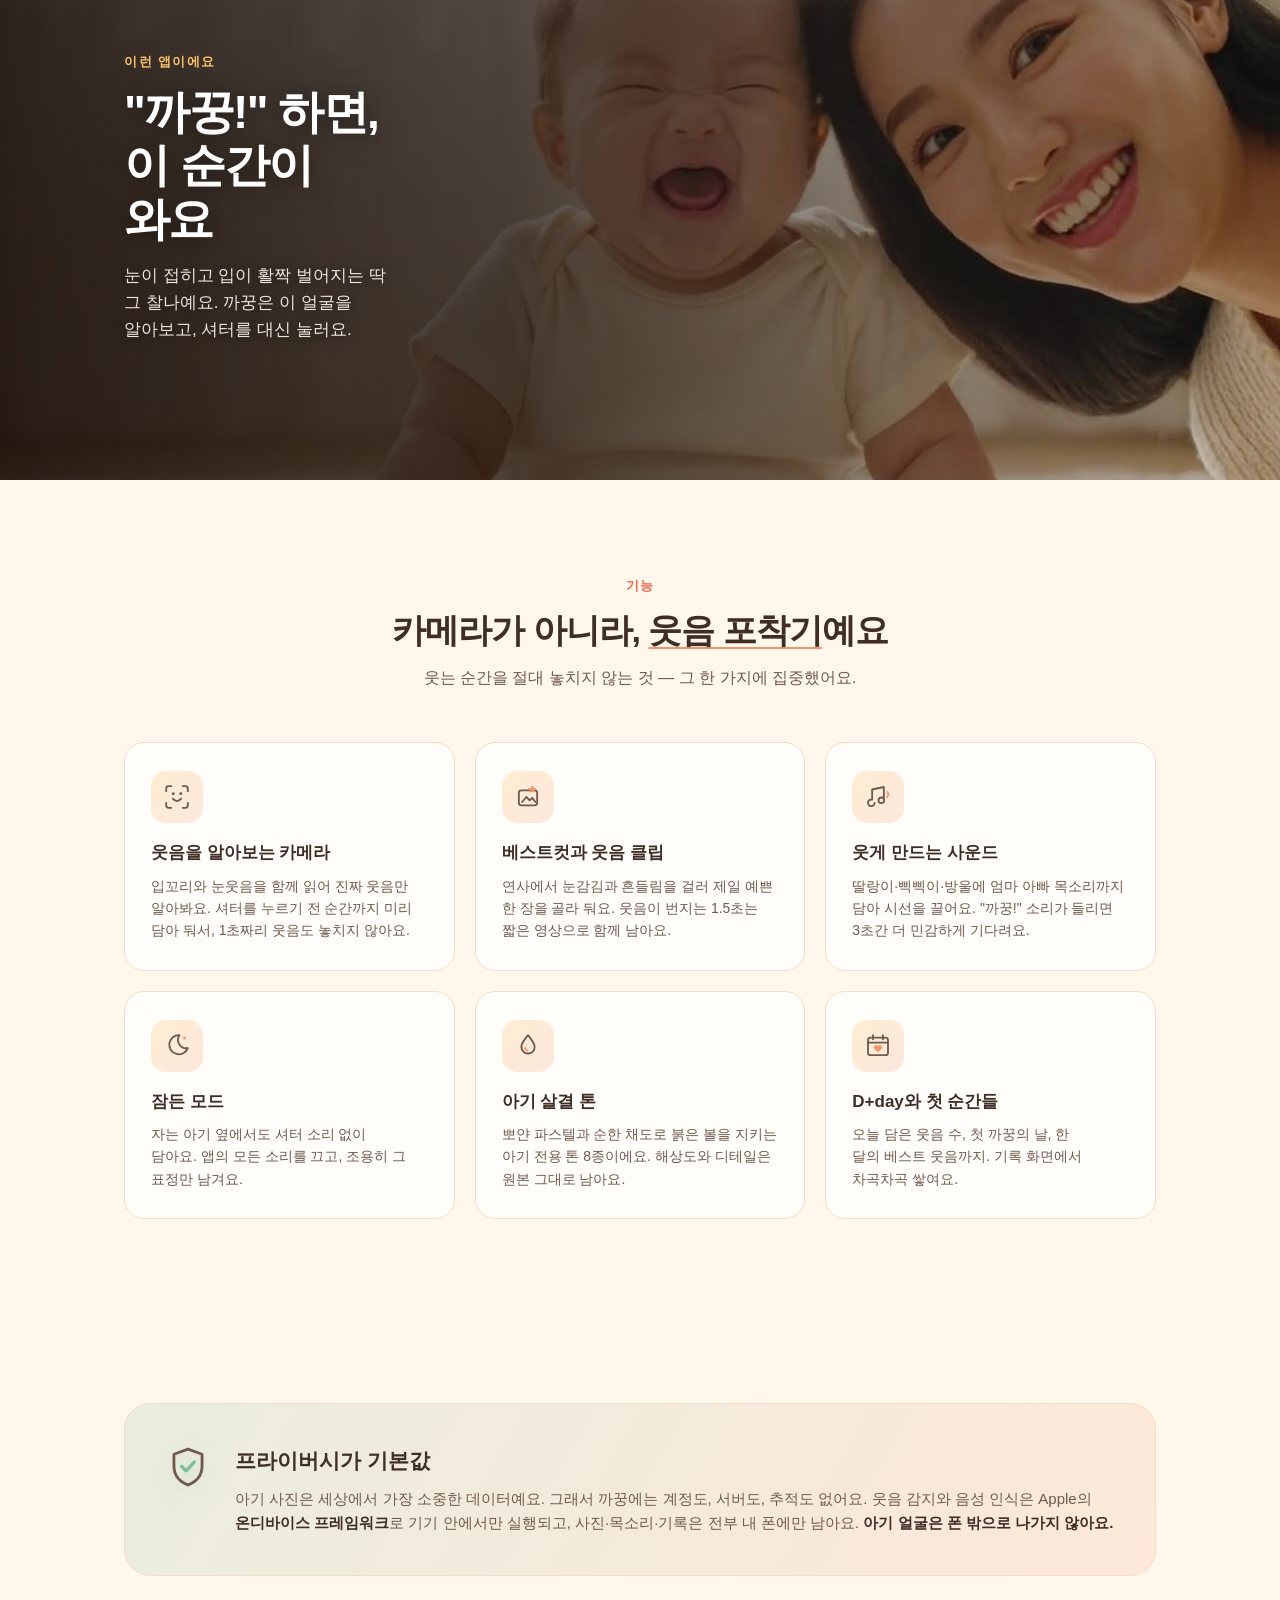
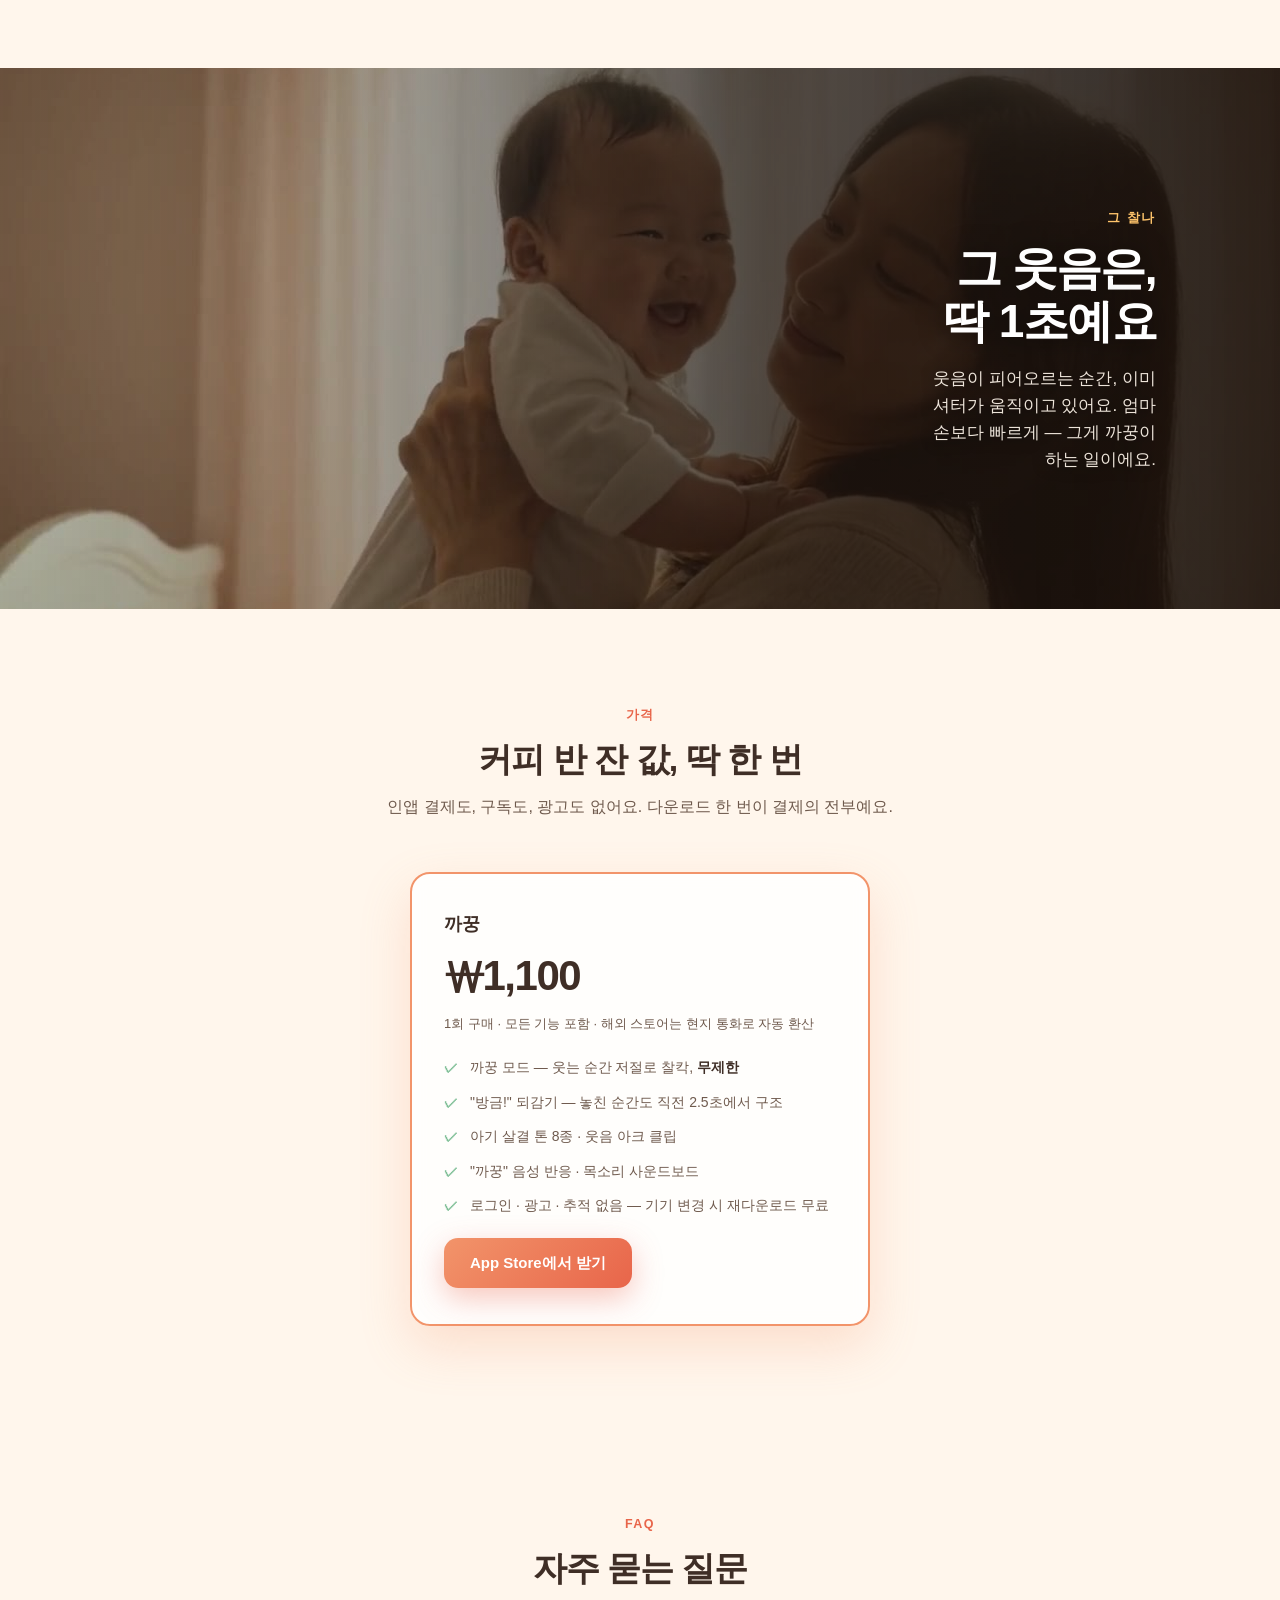
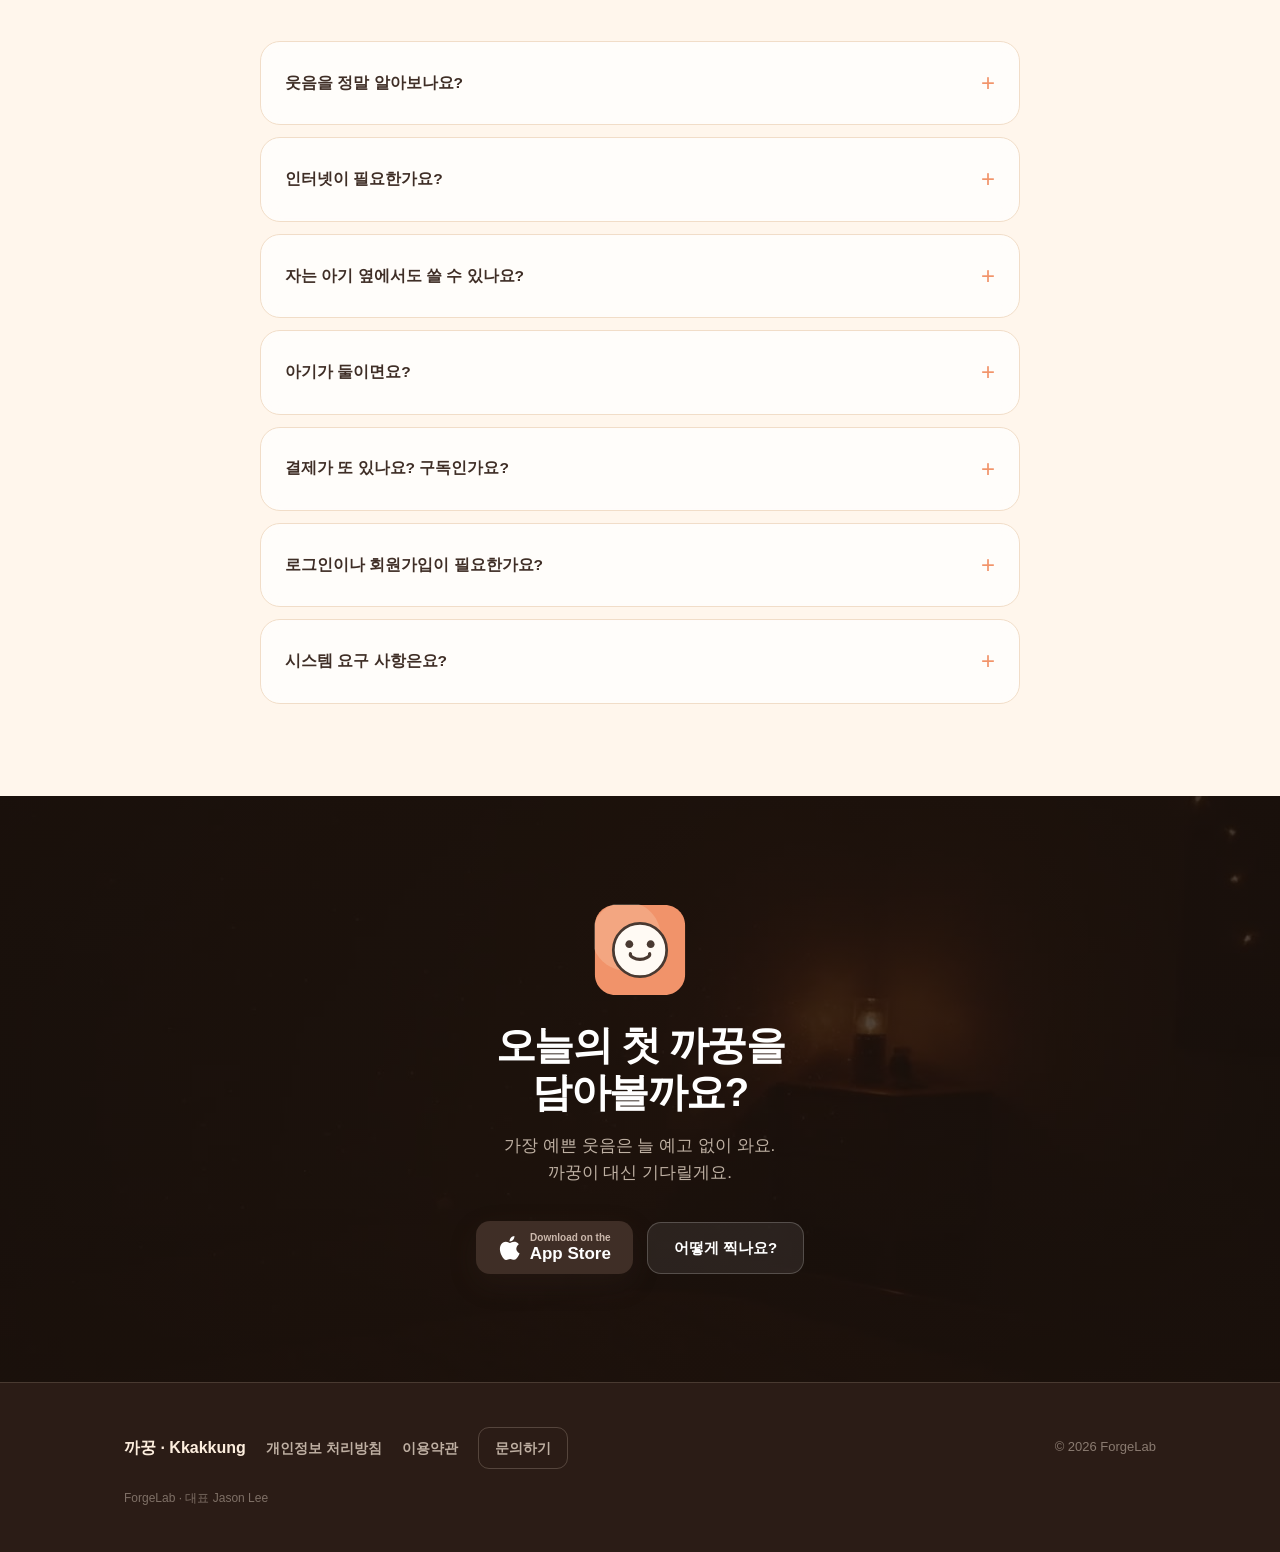
==== commit 8c5d336c: "Pricing: one paid download, no in-app purchase The app dropped its freemium unlock for a straight KR" ====
--- a/docs/index.html
+++ b/docs/index.html
@@ -238,38 +238,22 @@
   <div class="wrap">
     <div class="sec-head reveal">
       <span class="eyebrow">가격</span>
-      <h2>구독 없이, 딱 한 번만</h2>
-      <p>촬영은 언제나 무료예요. 웃음이 저절로 담기는 게 좋아졌을 때만, 딱 한 번 ₩1,100이면 끝이에요.</p>
-    </div>
-    <div class="pricing stagger">
-      <div class="price-card card">
-        <h3>무료로 시작</h3>
-        <div class="price">₩0</div>
+      <h2>커피 반 잔 값, 딱 한 번</h2>
+      <p>인앱 결제도, 구독도, 광고도 없어요. 다운로드 한 번이 결제의 전부예요.</p>
+    </div>
+    <div class="pricing stagger" style="grid-template-columns: minmax(0, 460px); justify-content: center;">
+      <div class="price-card hot card">
+        <h3>까꿍</h3>
+        <div class="price">₩1,100</div>
+        <div class="price-note">1회 구매 · 모든 기능 포함 · 해외 스토어는 현지 통화로 자동 환산</div>
         <ul>
-          <li><strong>수동 촬영과 아기 톤 8종은 평생 무료</strong></li>
-          <li>까꿍 모드로 저절로 담기 — 10장 체험</li>
-          <li>담은 사진 다시 보기 무제한</li>
-          <li>로그인 · 광고 · 추적 없음</li>
+          <li>까꿍 모드 — 웃는 순간 저절로 찰칵, <strong>무제한</strong></li>
+          <li>"방금!" 되감기 — 놓친 순간도 직전 2.5초에서 구조</li>
+          <li>아기 살결 톤 8종 · 웃음 아크 클립</li>
+          <li>"까꿍" 음성 반응 · 목소리 사운드보드</li>
+          <li>로그인 · 광고 · 추적 없음 — 기기 변경 시 재다운로드 무료</li>
         </ul>
-        <a class="btn ghost" href="#download" style="margin-top: 22px;">무료로 시작하기</a>
-      </div>
-      <div class="price-card hot card">
-        <span class="sale-badge">출시 특가</span>
-        <h3>까꿍 Pro</h3>
-        <div class="price-was-row">
-          <span class="price-was">₩4,400</span>
-          <span class="price-off">75% 할인</span>
-        </div>
-        <div class="price">₩1,100</div>
-        <div class="price-note">1회 구매 · 영구 소장 · 해외 스토어는 현지 통화로 자동 환산</div>
-        <ul>
-          <li>까꿍 모드로 저절로 담기 <strong>무제한</strong></li>
-          <li>"방금!" 되감기 무제한 — 놓친 순간도 구조</li>
-          <li>웃음 아크 클립 · "까꿍" 음성 반응</li>
-          <li>목소리 사운드보드 — 엄마·아빠 육성 녹음</li>
-          <li>Apple ID로 기기 변경·재설치 시 복원 · 추가 결제 없음</li>
-        </ul>
-        <a class="btn primary" href="#download" style="margin-top: 22px;">앱 다운로드</a>
+        <a class="btn primary" href="#download" style="margin-top: 22px;">App Store에서 받기</a>
       </div>
     </div>
   </div>
@@ -297,8 +281,8 @@
         <p>화면에서 얼굴을 탭해 따라갈 아기를 고를 수 있어요. 쌍둥이나 형제 중 원하는 아이의 웃음에만 집중해요.</p>
       </details>
       <details class="card">
-        <summary>정말 무료로 쓸 수 있나요? 유료는 뭐가 다른가요?</summary>
-        <p>수동 촬영과 아기 톤 8종은 평생 무료예요. 여기에 더해, 웃음이 저절로 담기는 걸 10장까지 무료로 겪어 볼 수 있어요(까꿍 모드와 "방금!"이 함께 쓰는 체험분이에요). 다 쓰면 담긴 사진은 그대로 남고, 저절로 담기는 기능만 잠겨요. 까꿍 Pro(1회 구매 ₩1,100)는 그걸 무제한으로 열고 웃음 아크 클립, "까꿍" 음성 반응, 목소리 사운드보드까지 함께 열어 줘요. 구독이 아니라서, Apple ID로 언제든 복원돼요.</p>
+        <summary>결제가 또 있나요? 구독인가요?</summary>
+        <p>아니요. App Store에서 ₩1,100에 한 번 받으면 그게 전부예요. 인앱 결제도, 구독도, 광고도 없고 모든 기능이 처음부터 다 열려 있어요. 기기를 바꾸거나 다시 설치해도 같은 Apple ID면 무료로 다시 받을 수 있어요.</p>
       </details>
       <details class="card">
         <summary>로그인이나 회원가입이 필요한가요?</summary>
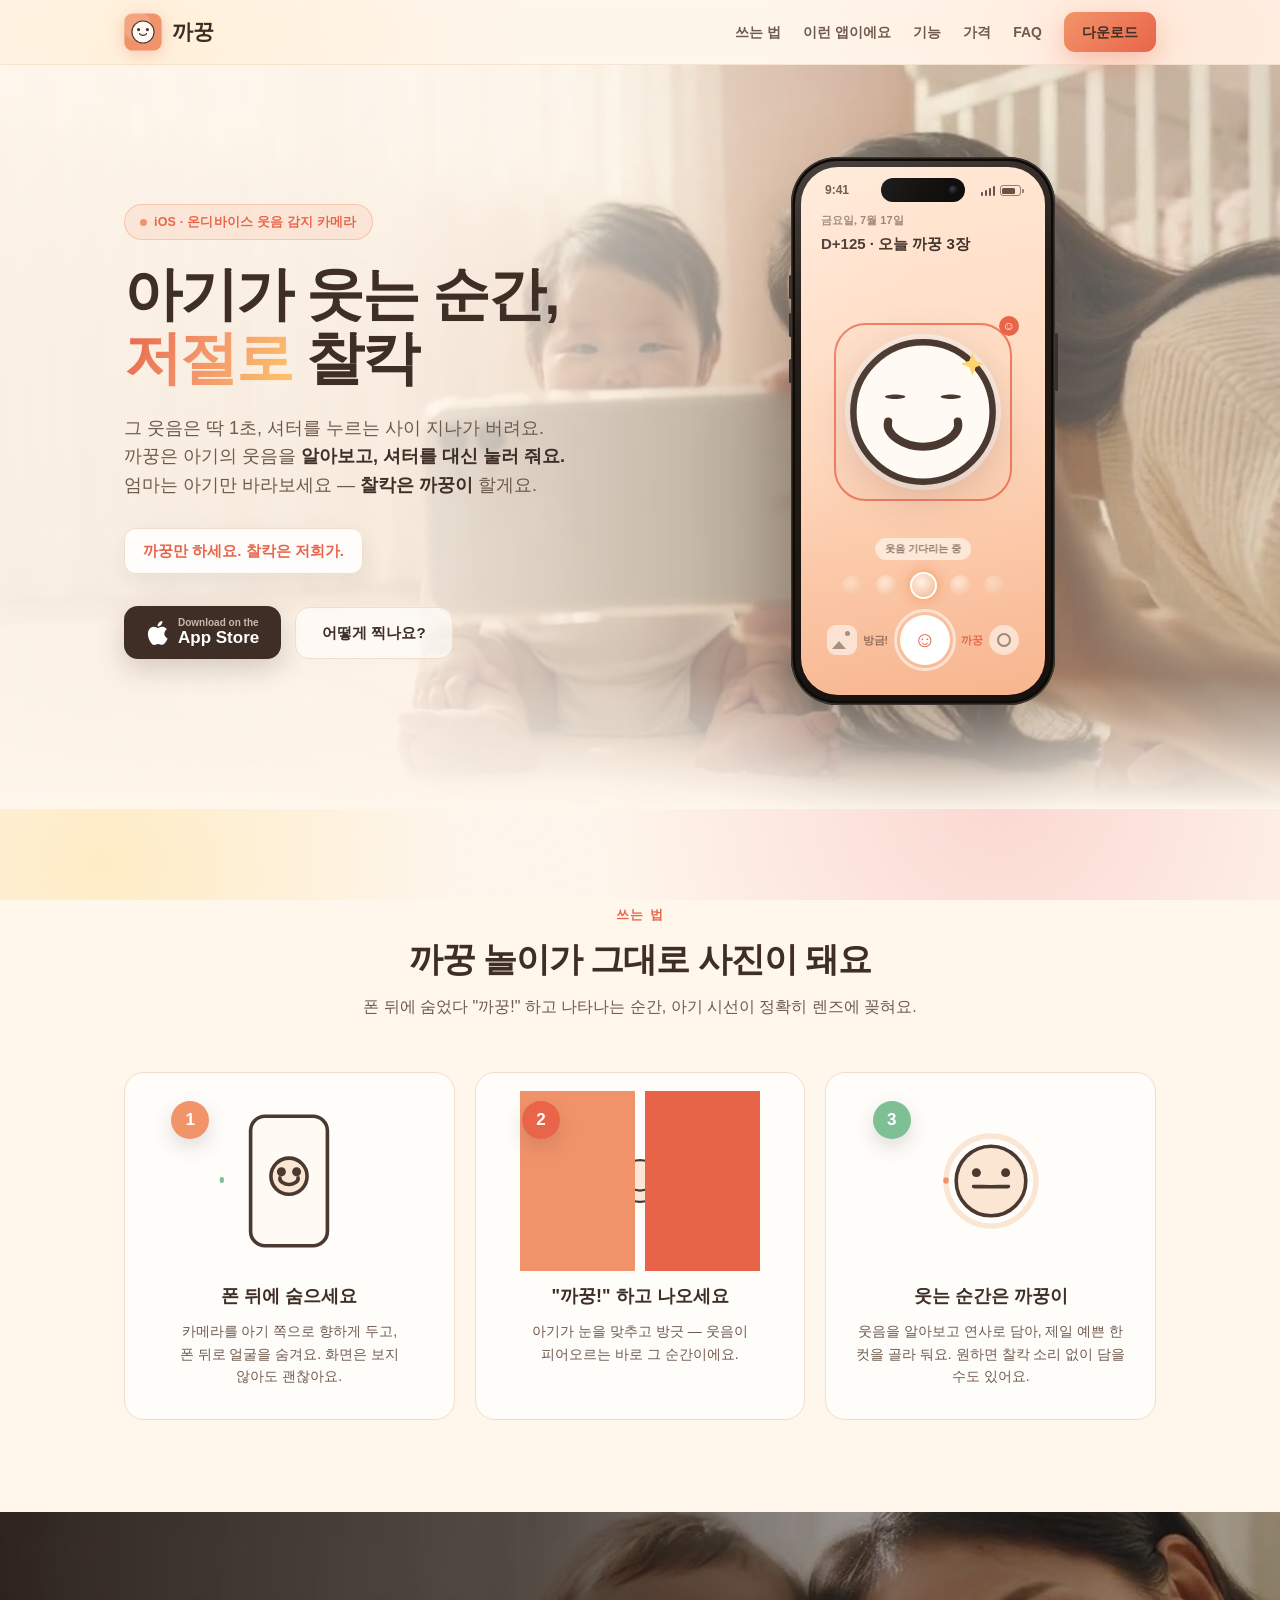
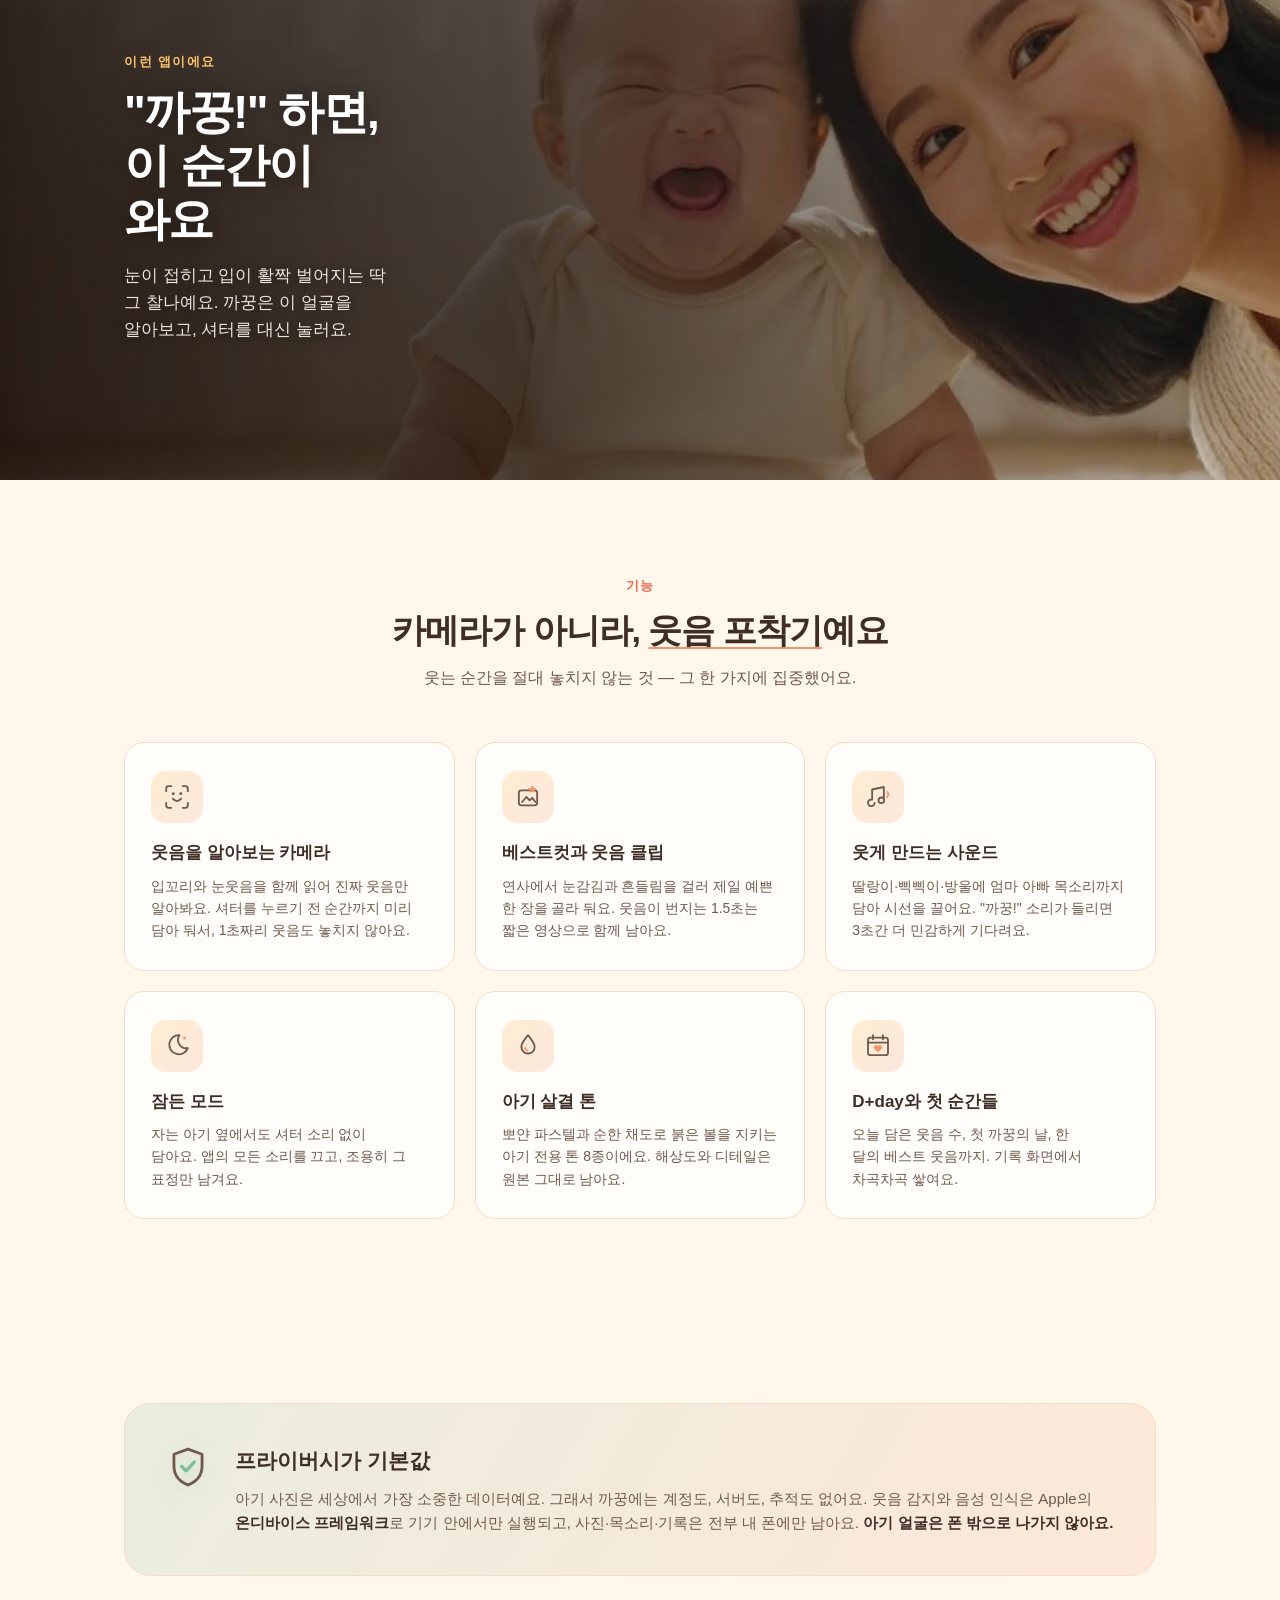
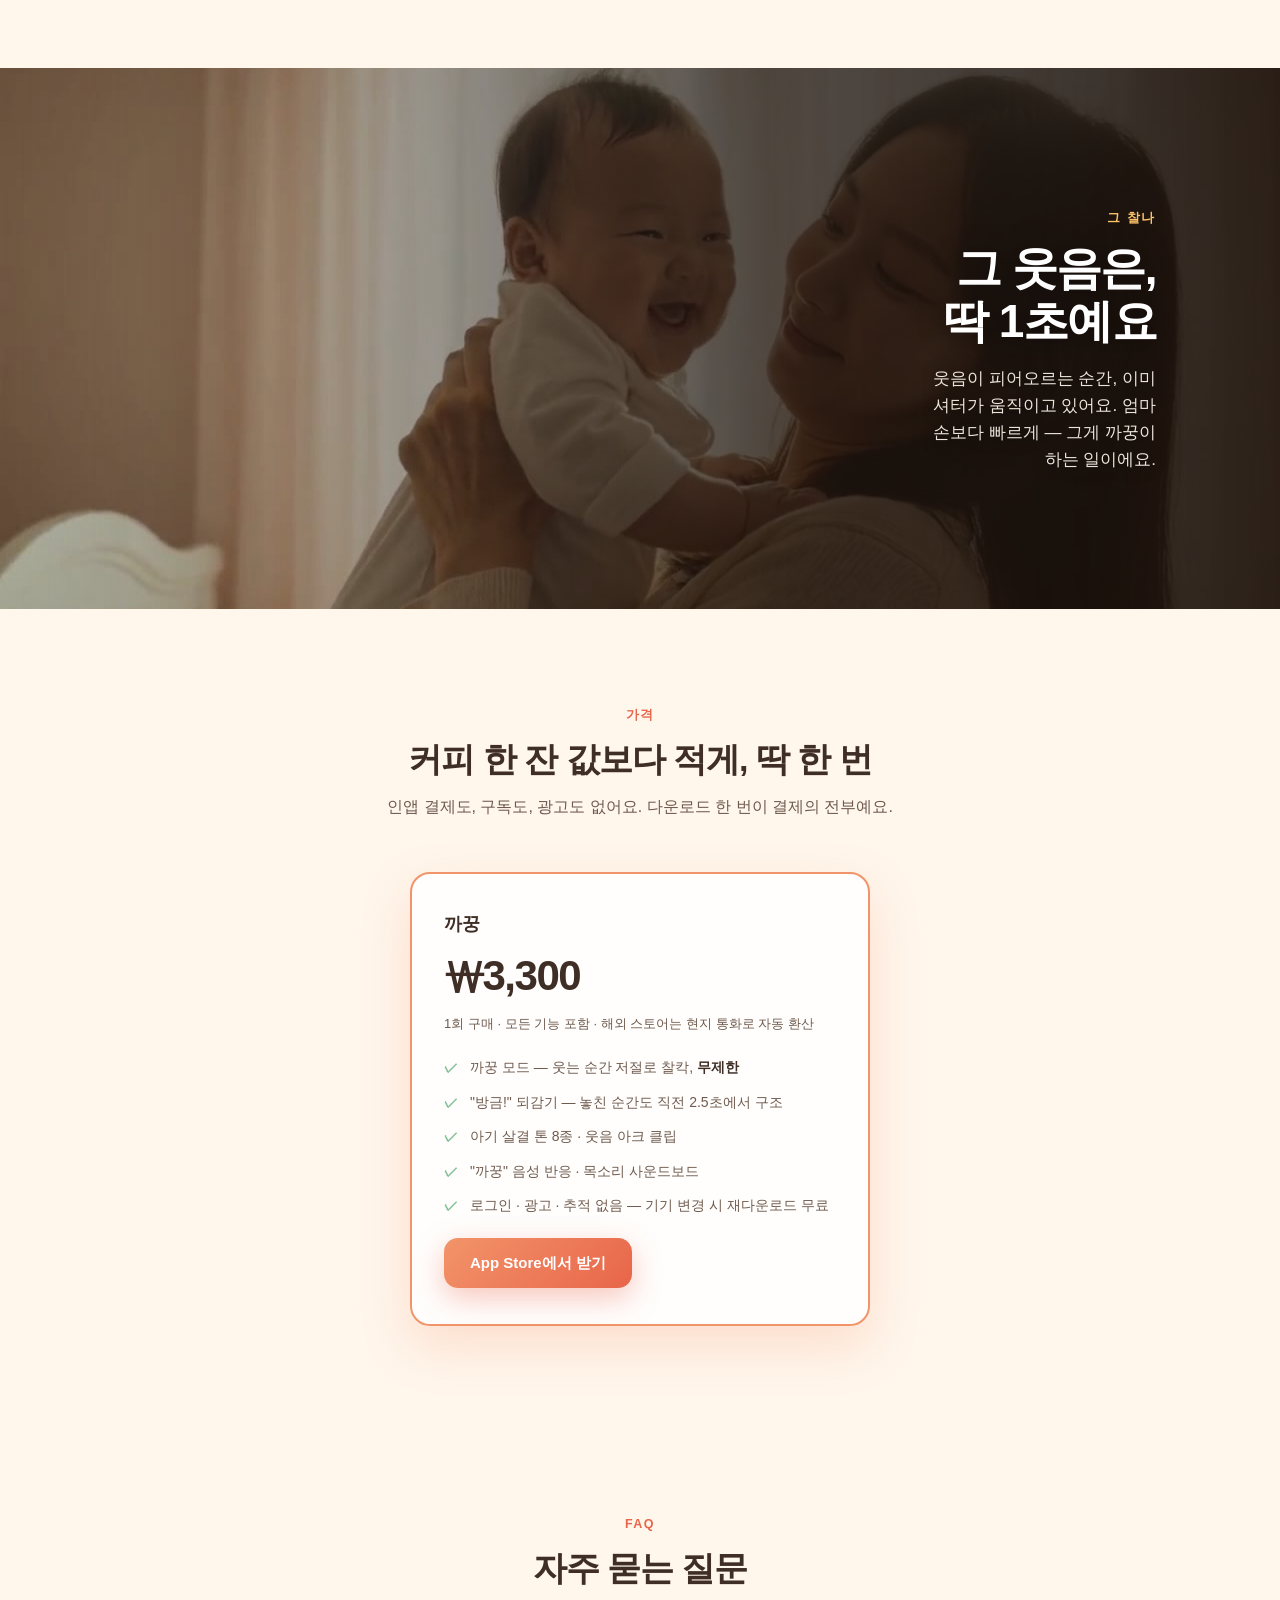
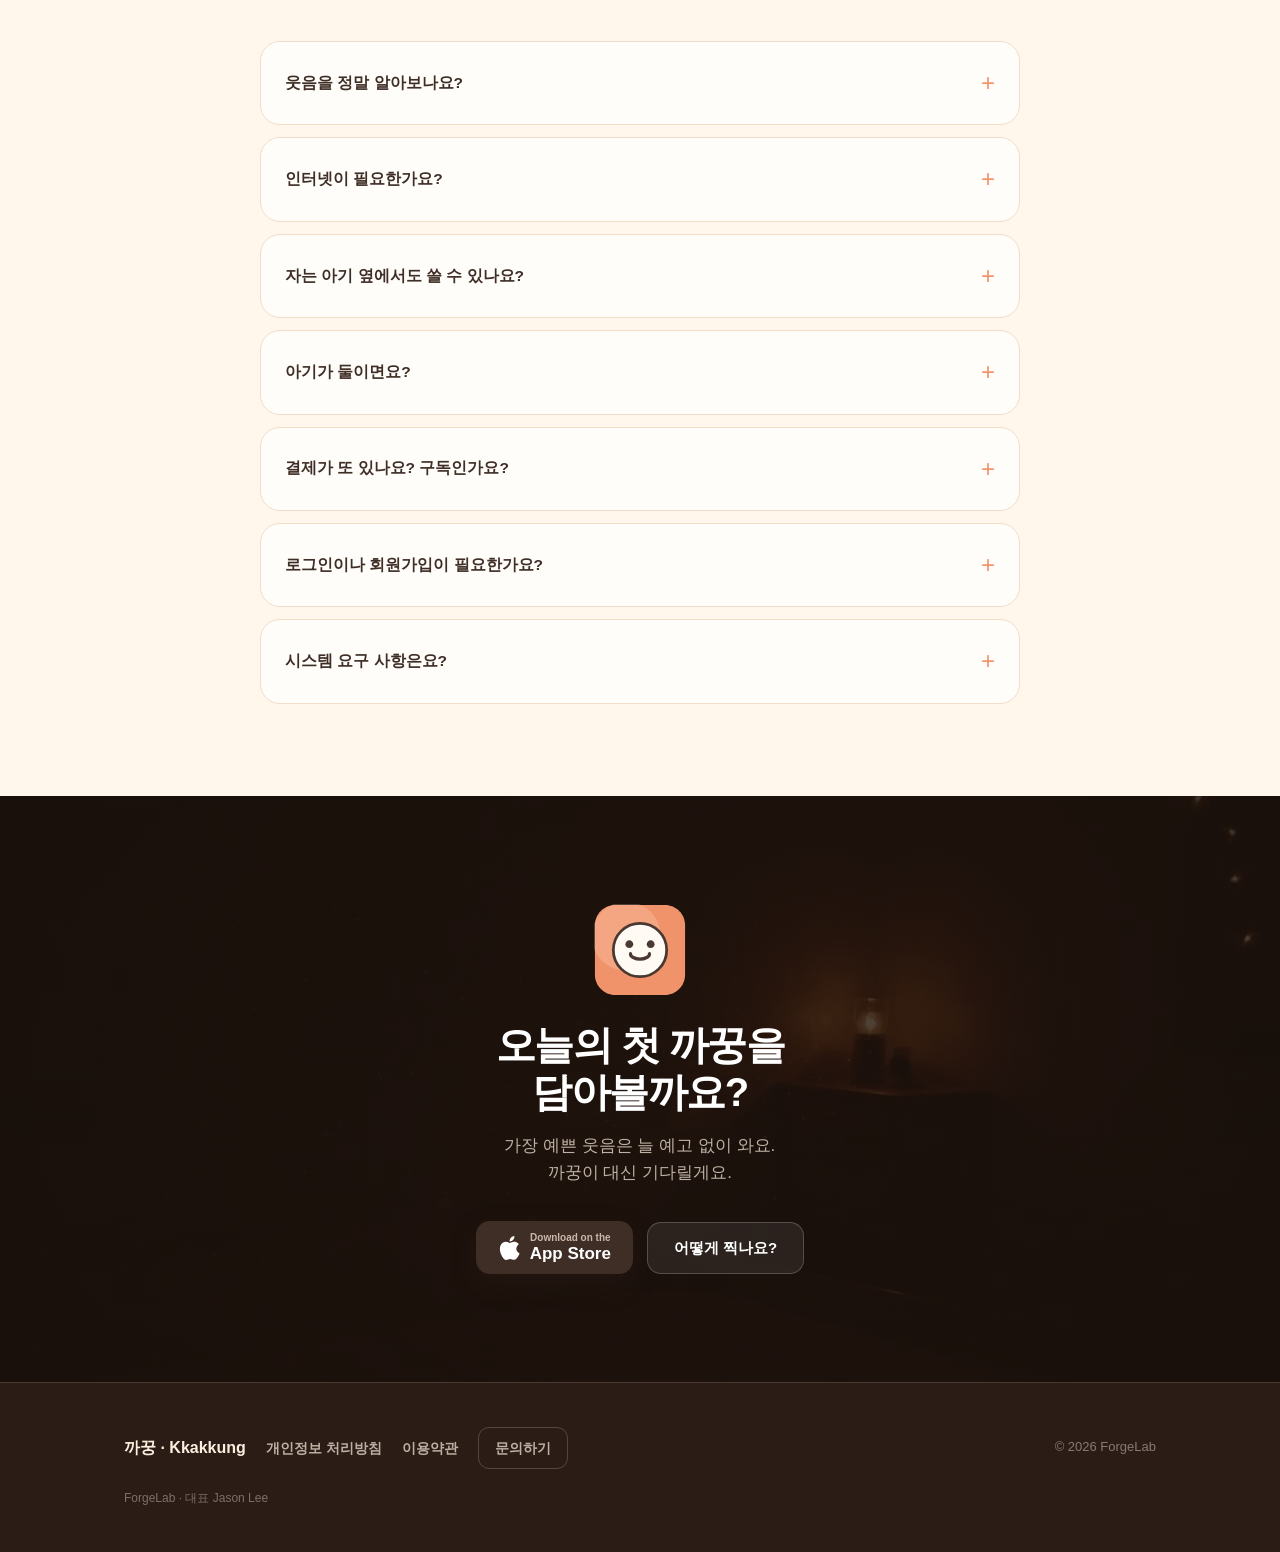
==== commit c500153d: "Pricing: KRW 3,300, bought once One paid download with every feature included. No subscription, no i" ====
--- a/docs/index.html
+++ b/docs/index.html
@@ -238,13 +238,13 @@
   <div class="wrap">
     <div class="sec-head reveal">
       <span class="eyebrow">가격</span>
-      <h2>커피 반 잔 값, 딱 한 번</h2>
+      <h2>커피 한 잔 값보다 적게, 딱 한 번</h2>
       <p>인앱 결제도, 구독도, 광고도 없어요. 다운로드 한 번이 결제의 전부예요.</p>
     </div>
     <div class="pricing stagger" style="grid-template-columns: minmax(0, 460px); justify-content: center;">
       <div class="price-card hot card">
         <h3>까꿍</h3>
-        <div class="price">₩1,100</div>
+        <div class="price">₩3,300</div>
         <div class="price-note">1회 구매 · 모든 기능 포함 · 해외 스토어는 현지 통화로 자동 환산</div>
         <ul>
           <li>까꿍 모드 — 웃는 순간 저절로 찰칵, <strong>무제한</strong></li>
@@ -282,7 +282,7 @@
       </details>
       <details class="card">
         <summary>결제가 또 있나요? 구독인가요?</summary>
-        <p>아니요. App Store에서 ₩1,100에 한 번 받으면 그게 전부예요. 인앱 결제도, 구독도, 광고도 없고 모든 기능이 처음부터 다 열려 있어요. 기기를 바꾸거나 다시 설치해도 같은 Apple ID면 무료로 다시 받을 수 있어요.</p>
+        <p>아니요. App Store에서 ₩3,300에 한 번 받으면 그게 전부예요. 인앱 결제도, 구독도, 광고도 없고 모든 기능이 처음부터 다 열려 있어요. 기기를 바꾸거나 다시 설치해도 같은 Apple ID면 무료로 다시 받을 수 있어요.</p>
       </details>
       <details class="card">
         <summary>로그인이나 회원가입이 필요한가요?</summary>
